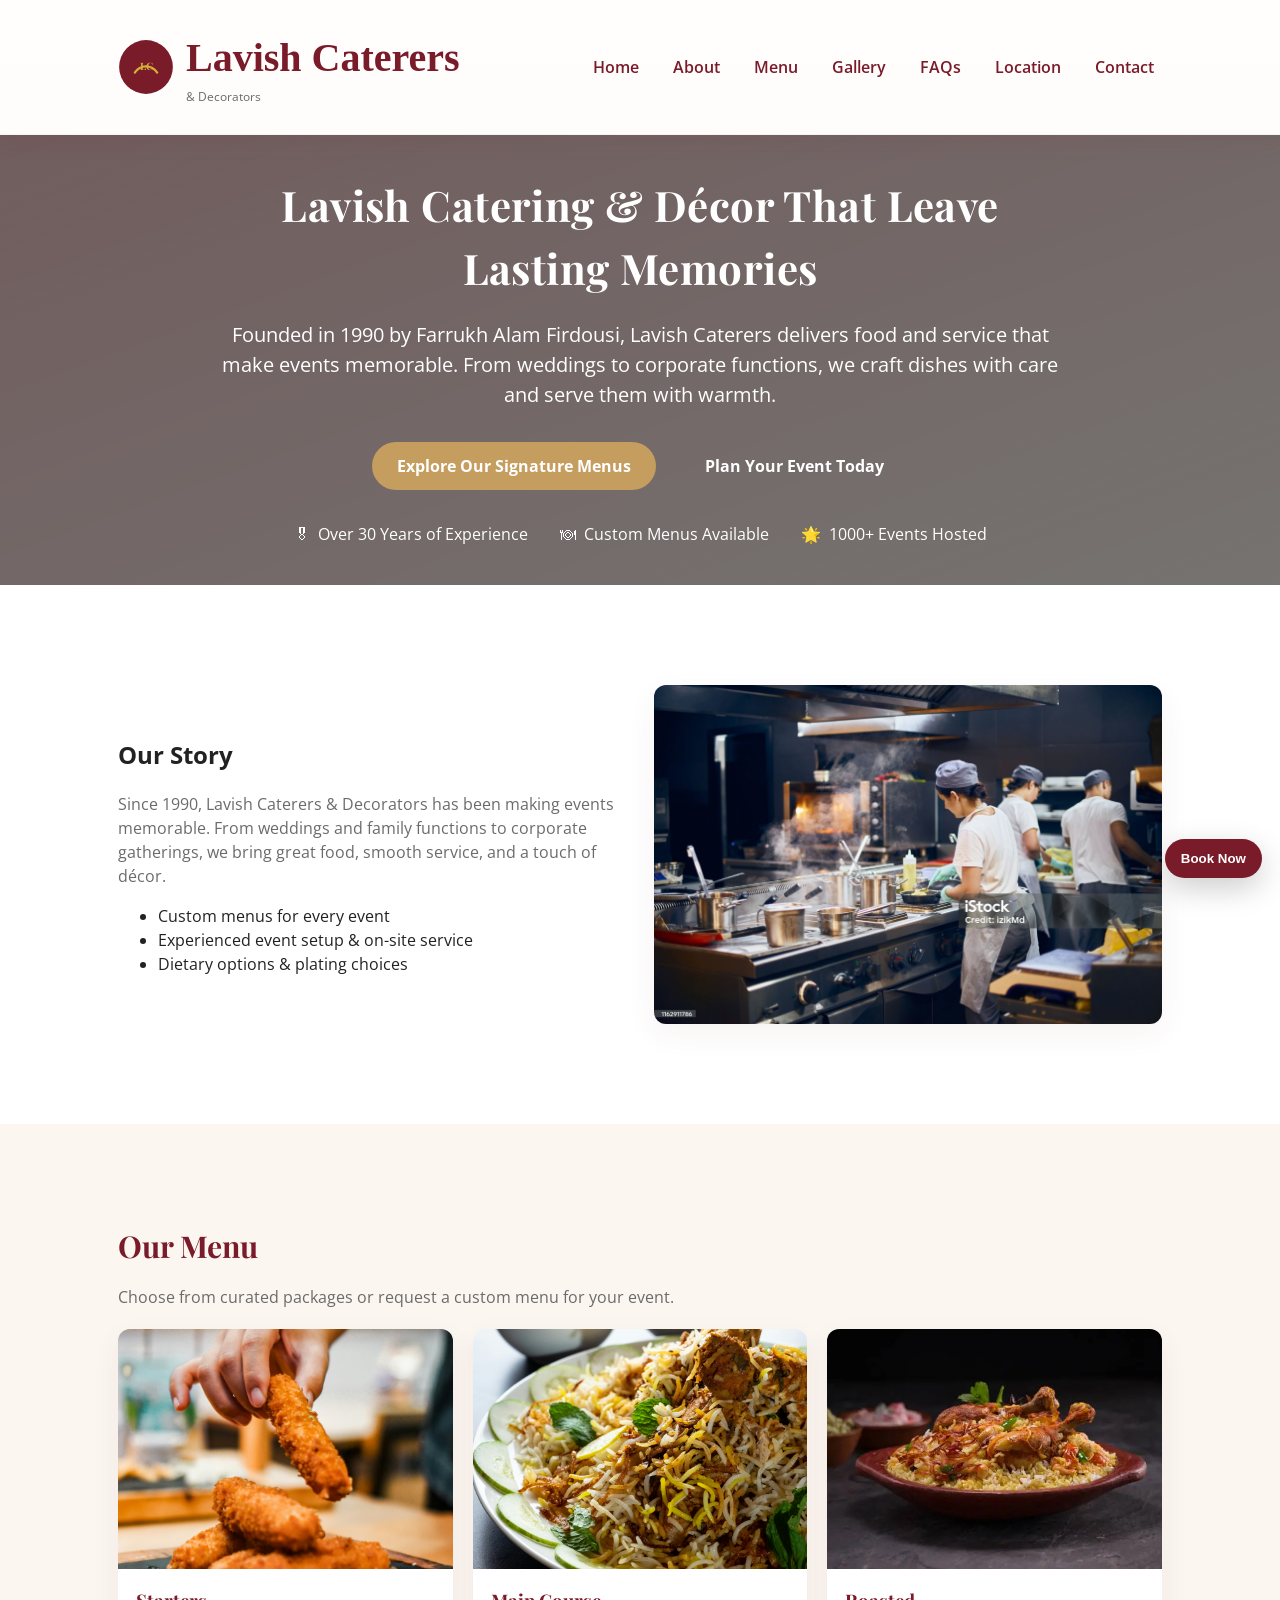
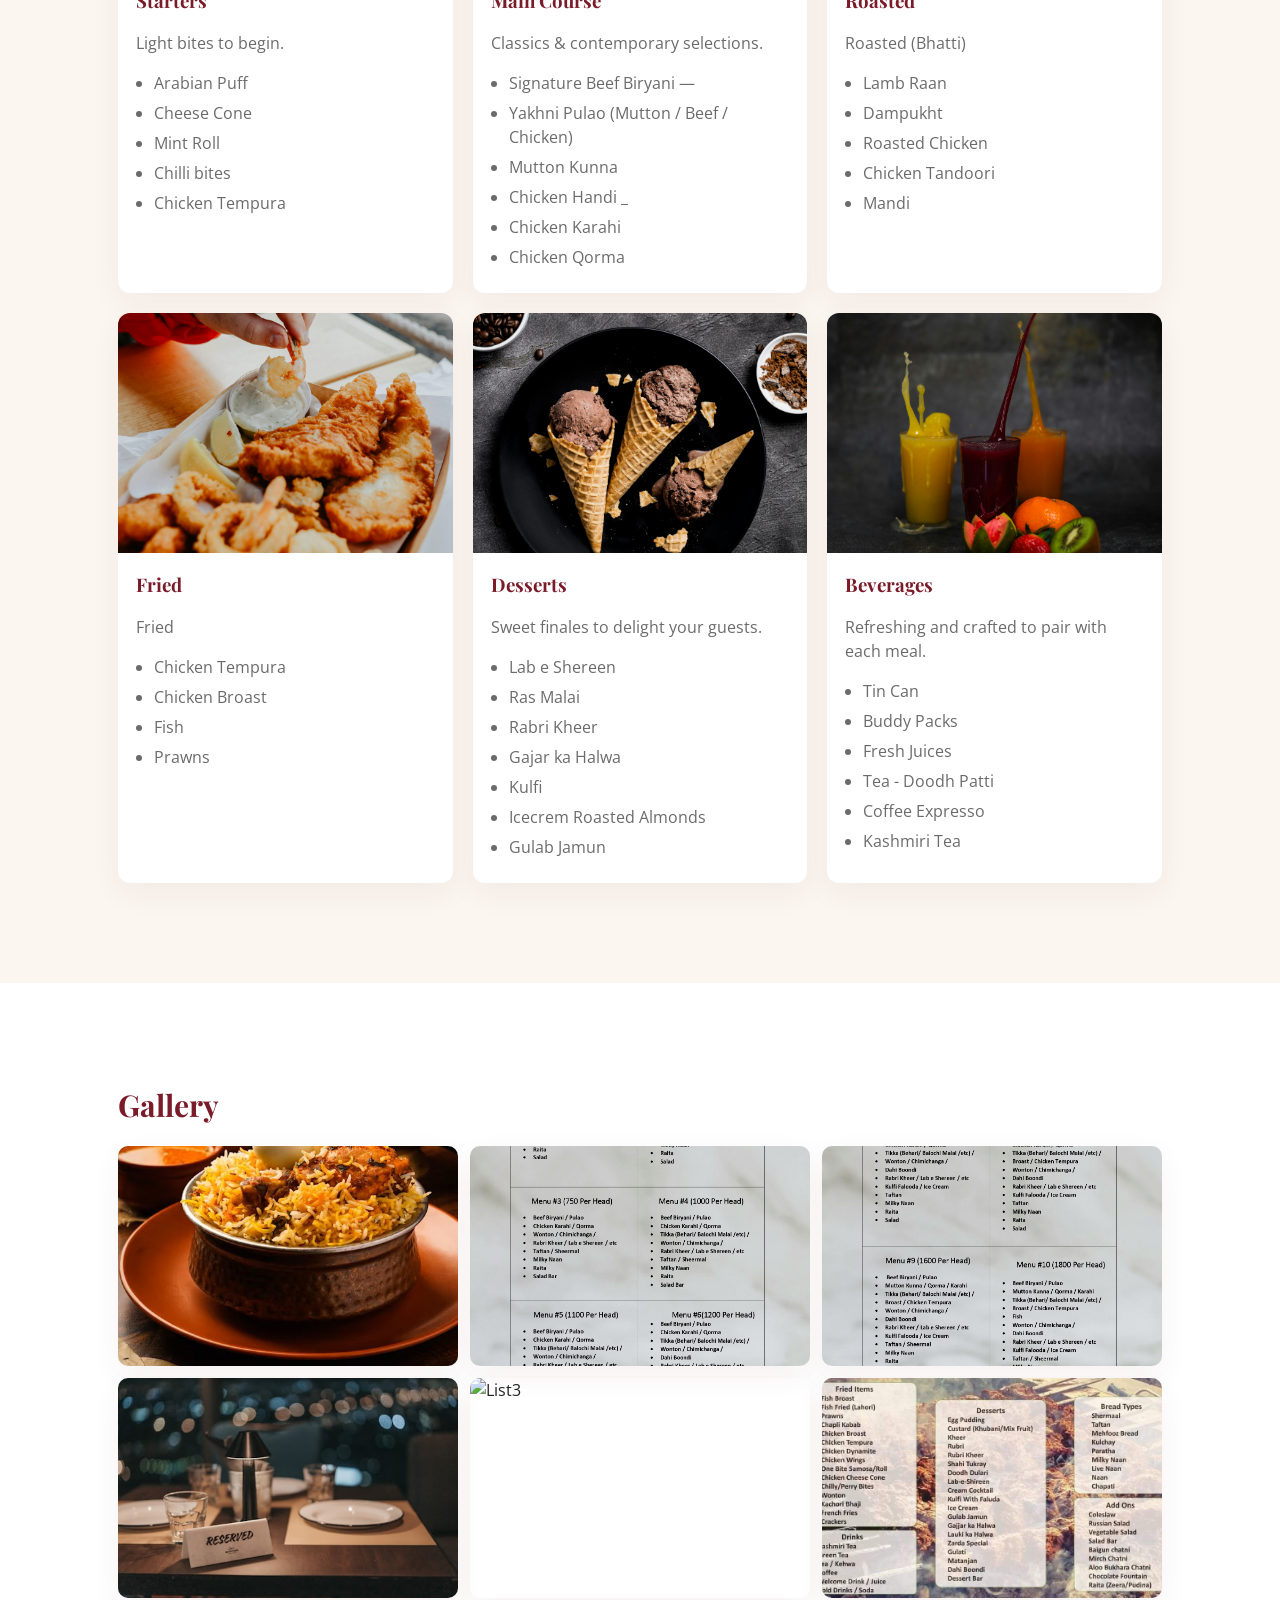
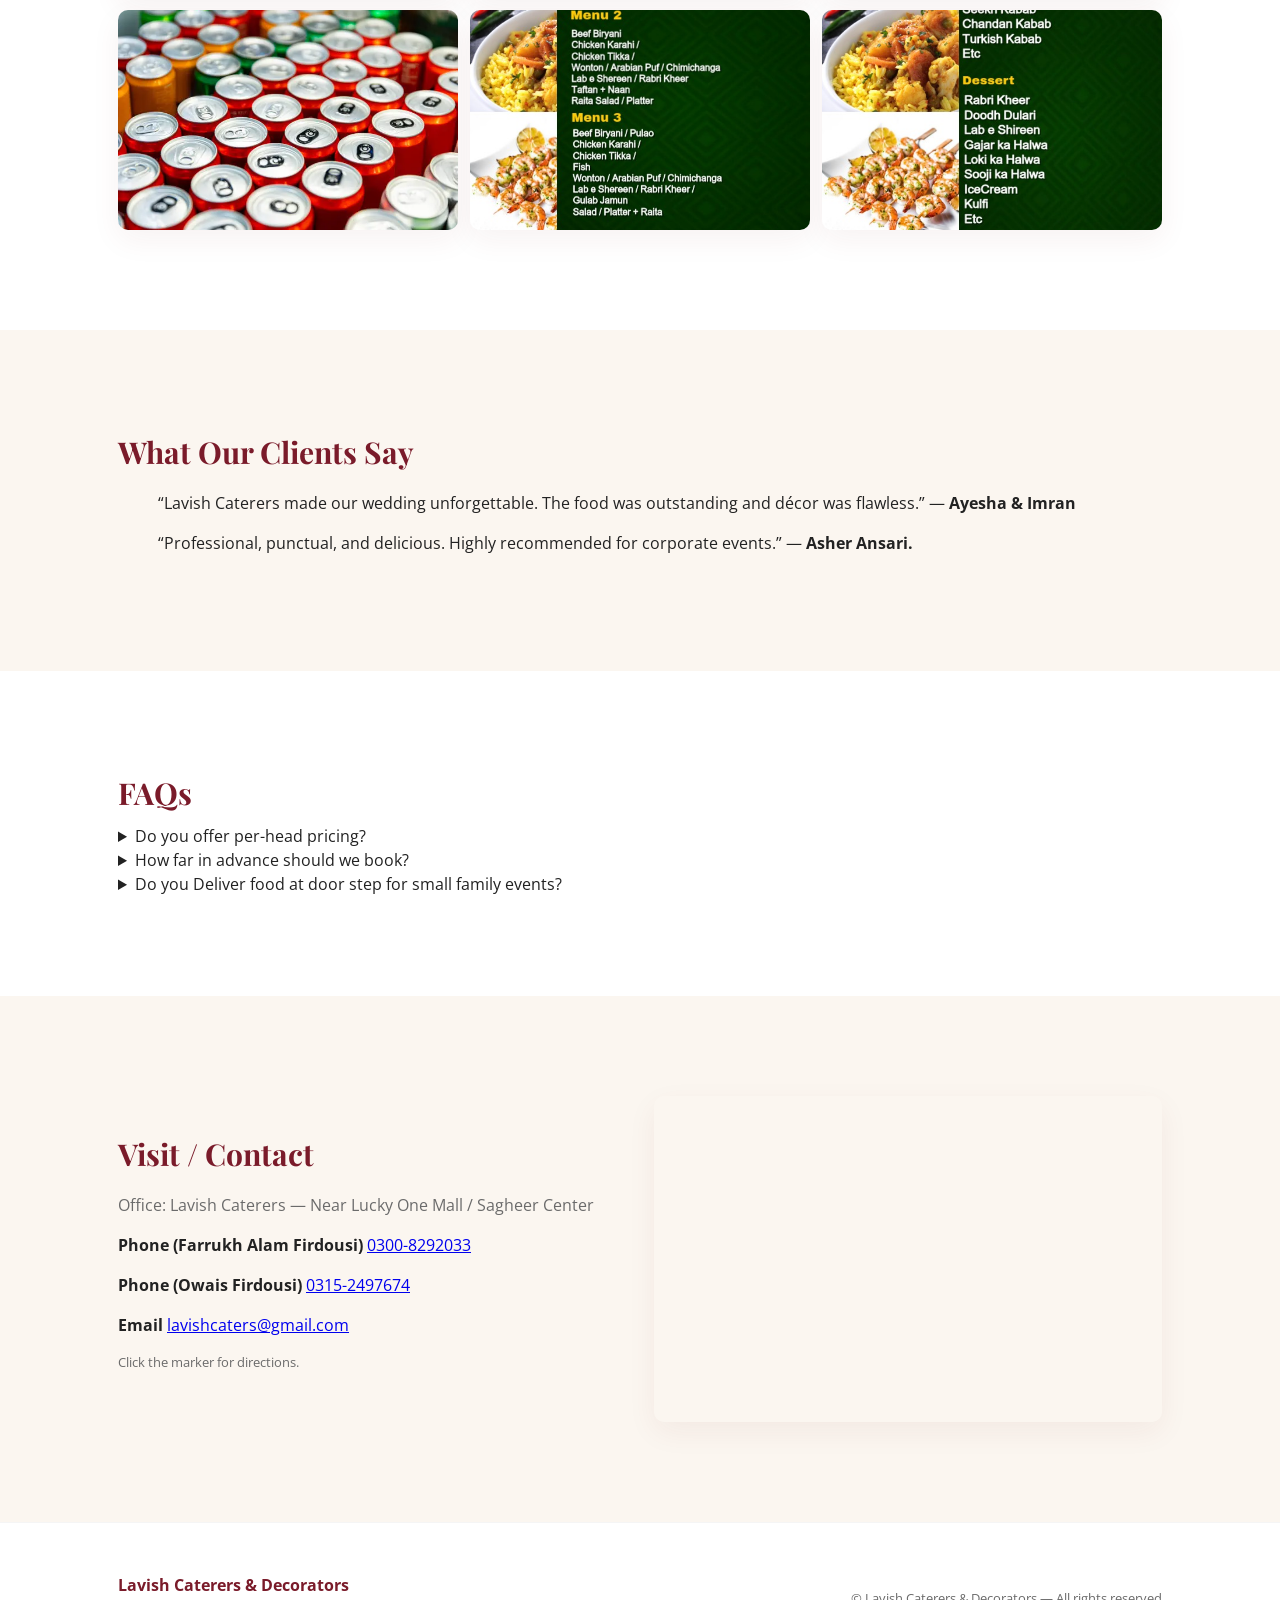
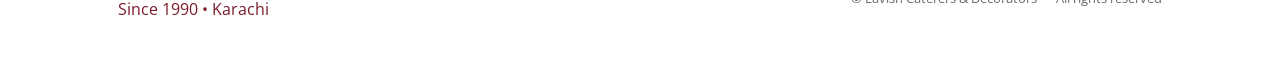
==== index.html @ 6dd27c6d "Inintial Commit" ====
<!doctype html>
<html lang="en">

<head>
  <meta charset="utf-8" />
  <meta name="viewport" content="width=device-width,initial-scale=1" />
  <title>Lavish Caterers & Decorators</title>

  <!-- Fonts -->
  <link
    href="https://fonts.googleapis.com/css2?family=Playfair+Display:wght@500;700&family=Open+Sans:wght@300;400;600&display=swap"
    rel="stylesheet">

  <!-- Styles -->
  <link rel="stylesheet" href="assets/css/style.css">

  <meta name="description"
    content="Lavish Caterers & Decorators — premium catering & event décor since 1990. Weddings, corporate events, family gatherings.">
</head>

<body>

  <!-- Floating Book Button -->
  <button id="bookFloat" class="book-float" aria-label="Book Now">Book Now</button>

  <!-- Modal Contact -->
  <div id="contactModal" class="modal" aria-hidden="true">
    <div class="modal-content">
      <button class="modal-close" id="modalClose" aria-label="Close">&times;</button>
      <h3>Quick Inquiry</h3>
      <!-- Replace FORM_ACTION with your Formspree endpoint (see instructions below) -->
      <form id="contactForm" action="https://formspree.io/f/yourFormId" method="POST">
        <label for="cname">Name</label>
        <input id="cname" name="name" type="text" required>
        <label for="cphone">Phone</label>
        <input id="cphone" name="phone" type="tel">
        <label for="cemail">Email</label>
        <input id="cemail" name="email" type="email">
        <label for="cmessage">Message</label>
        <textarea id="cmessage" name="message" rows="4" required></textarea>
        <button type="submit" class="btn primary">Send Inquiry</button>
        <p class="muted small">Or WhatsApp: <a href="https://wa.me/923008292033" target="_blank">03008292033
            (Farrukh)</a> • <a href="https://wa.me/923152497674" target="_blank">03152497674 (Owais)</a></p>
      </form>
    </div>
  </div>

  <!-- NAV -->
  <header class="site-header">
    <div class="wrap header-inner">
      <a class="brand" href="#home" aria-label="Lavish Caterers home">
        <!-- inline SVG logo (editable) -->
        <svg id="logo" width="56" height="56" viewBox="0 0 100 100" xmlns="http://www.w3.org/2000/svg"
          aria-hidden="true">
          <circle cx="50" cy="50" r="48" fill="#7A1B2A" /> maroon
          <path d="M30 60 C40 45,60 45,70 60" stroke="#D4AF37" stroke-width="4" fill="none" stroke-linecap="round" />
          <text x="50" y="55" font-family="Playfair Display, serif" text-anchor="middle" fill="#D4AF37" font-size="18"
            font-weight="700">LC</text>
        </svg>
        <div class="brand-text">
          <div class="name">Lavish Caterers</div>
          <div class="tag">& Decorators</div>
        </div>
      </a>

      <nav class="main-nav" id="mainNav">
        <a href="#home" class="nav-link">Home</a>
        <a href="#about" class="nav-link">About</a>
        <a href="#menu" class="nav-link">Menu</a>
        <a href="#gallery" class="nav-link">Gallery</a>
        <a href="#faq" class="nav-link">FAQs</a>
        <a href="#location" class="nav-link">Location</a>
        <a href="#contact" class="nav-link contact-link" id="openContact">Contact</a>
      </nav>

      <button id="navToggle" class="nav-toggle" aria-label="Open menu">☰</button>
    </div>
  </header>

  <!-- HERO (parallax) -->
  <section class="hero">
    <div class="hero-inner" data-aos="fade-up">
      <h1 class="hero-title">Lavish Catering & Décor That Leave Lasting Memories</h1>
      <p class="hero-subtitle">
        Founded in 1990 by Farrukh Alam Firdousi, Lavish Caterers delivers food and service that make events memorable.
        From weddings to corporate functions, we craft dishes with care and serve them with warmth.
      </p>
      <div class="hero-buttons">
        <a href="#menu" class="btn btn-primary">Explore Our Signature Menus</a>
        <a href="#contact" class="btn btn-outline-light">Plan Your Event Today</a>
      </div>
      <div class="hero-trust">
        <div><span>🎖</span> Over 30 Years of Experience</div>
        <div><span>🍽</span> Custom Menus Available</div>
        <div><span>🌟</span> 1000+ Events Hosted</div>
      </div>
    </div>
  </section>


  <!-- ABOUT -->
  <section id="about" class="section section-light" data-parallax-bg>
    <div class="wrap two-col about-grid">
      <div class="about-text">
        <h2>Our Story</h2>
        <p class="lead">Since 1990, Lavish Caterers & Decorators has been making events memorable.
          From weddings and family functions to corporate gatherings, we bring great food, smooth service, and a touch
          of décor.</p>
        <ul class="bullets">
          <li>Custom menus for every event</li>
          <li>Experienced event setup & on-site service</li>
          <li>Dietary options & plating choices</li>
        </ul>
      </div>
      <div class="about-photo">
        <img src="assets/images/Team.jpg" alt="Team preparing event">
      </div>
    </div>
  </section>

  <!-- MENU -->
  <section id="menu" class="section section-cream" data-parallax-bg>
    <div class="wrap">
      <h2 class="section-title">Our Menu</h2>
      <p class="muted">Choose from curated packages or request a custom menu for your event.</p>

      <div class="menu-grid">
        <!-- Card: Starters -->
        <article class="menu-card">
          <img src="assets/images/friedStarter.jpg" alt="Starters">
          <div class="menu-body">
            <h3>Starters</h3>
            <p class="muted">Light bites to begin.</p>
            <ul class="menu-items">
              <li>Arabian Puff </li>
              <li>Cheese Cone </li>
              <li>Mint Roll </li>
              <li>Chilli bites </li>
              <li>Chicken Tempura </li>
            </ul>
          </div>
        </article>

        <!-- Card: Main Courses -->
        <article class="menu-card">
          <img src="assets/images/Biryani.jpg" alt="Main course">
          <div class="menu-body">
            <h3>Main Course</h3>
            <p class="muted">Classics & contemporary selections.</p>
            <ul class="menu-items">
              <li>Signature Beef Biryani —</li>
              <li>Yakhni Pulao (Mutton / Beef / Chicken) </li>
              <li>Mutton Kunna </li>
              <li>Chicken Handi _</li>
              <li>Chicken Karahi </li>
              <li>Chicken Qorma </li>
            </ul>
          </div>
        </article>



        <!-- Card: Specials -->
        <article class="menu-card">
          <img src="assets/images/Specials.jpg" alt="Specials">
          <div class="menu-body">
            <h3>Roasted</h3>
            <p class="muted">Roasted (Bhatti)</p>
            <ul class="menu-items">
              <li>Lamb Raan </li>
              <li>Dampukht </li>
              <li>Roasted Chicken </li>
              <li>Chicken Tandoori </li>
              <li>Mandi </li>
            </ul>
          </div>
        </article>
        <article class="menu-card">
          <img src="assets/images/fried.jpg" alt="Fried">
          <div class="menu-body">
            <h3>Fried</h3>
            <p class="muted">Fried </p>
            <ul class="menu-items">
              <li>Chicken Tempura </li>
              <li>Chicken Broast </li>
              <li>Fish </li>
              <li>Prawns </li>
            </ul>
          </div>
        </article>

        <!-- Card: Desserts -->
        <article class="menu-card">
          <img src="assets/images/Icecream.jpg" alt="Dessert">
          <div class="menu-body">
            <h3>Desserts</h3>
            <p class="muted">Sweet finales to delight your guests.</p>
            <ul class="menu-items">
              <li>Lab e Shereen </li>
              <li>Ras Malai </li>
              <li>Rabri Kheer </li>
              <li>Gajar ka Halwa </li>
              <li>Kulfi </li>
              <li>Icecrem Roasted Almonds </li>
              <li>Gulab Jamun</li>

            </ul>
          </div>
        </article>

        <!-- Card: Beverages -->
        <article class="menu-card">
          <img src="assets/images/Juices.jpg" alt="Beverages">
          <div class="menu-body">
            <h3>Beverages</h3>
            <p class="muted">Refreshing and crafted to pair with each meal.</p>
            <ul class="menu-items">
              <li> Tin Can </li>
              <li>Buddy Packs </li>
              <li>Fresh Juices </li>
              <li>Tea - Doodh Patti </li>
              <li>Coffee Expresso </li>
              <li>Kashmiri Tea </li>

            </ul>
          </div>
        </article>
      </div>
    </div>
  </section>



  <!-- GALLERY -->
  <section id="gallery" class="section section-light" data-parallax-bg>
    <div class="wrap">
      <h2 class="section-title">Gallery</h2>
      <div class="gallery-grid">
        <!-- gallery thumbnails (click to open lightbox) -->
        <img class="glight" src="assets/images/gallery6.jpg" alt="gallery6">
        <img class="glight" src="assets/images/perHead11.jpg" alt="Perhead Offerings1">
        <img class="glight" src="assets/images/perhead22.jpg" alt="Perhead Offerings2">
        <img class="glight" src="assets/images/gallery2.jpeg" alt="gallery2">
        <img class="glight" src="assets/images/List3.jpeg" alt="List3">
        <img class="glight" src="assets/images/List2.jpeg" alt="List2">

        <img class="glight" src="assets/images/softdrinks.jpg" alt="gallery1">

        <!-- <img class="glight" src="assets/images/perhead1.jpg" alt="per-head1">
        <img class="glight" src="assets/images/perhead2.jpg" alt="per-head2"> -->
        <!-- <img class="glight"
          src="https://images.unsplash.com/photo-1504674900247-0877df9cc836?auto=format&fit=crop&w=900&q=80"
          alt="gallery4"> -->

        <img class="glight" src="assets/images/Menus.jpeg" alt="Menus">
        <img class="glight" src="assets/images/listOfitems.jpeg" alt="List">



      </div>
    </div>
  </section>


  <!-- TESTIMONIALS (New Section) -->
  <section id="testimonials" class="section section-cream">
    <div class="wrap">
      <h2 class="section-title">What Our Clients Say</h2>
      <blockquote>“Lavish Caterers made our wedding unforgettable. The food was outstanding and décor was flawless.” —
        <strong>Ayesha & Imran</strong></blockquote>
      <blockquote>“Professional, punctual, and delicious. Highly recommended for corporate events.” — <strong>Asher
          Ansari.</strong></blockquote>
    </div>
  </section>

  <!-- FAQ (New Section) -->
  <section id="faq" class="section section-light">
    <div class="wrap">
      <h2 class="section-title">FAQs</h2>
      <details>
        <summary>Do you offer per-head pricing?</summary>
        <p>Yes, we offer both per-head packages and customized dish-based pricing.</p>
      </details>
      <details>
        <summary>How far in advance should we book?</summary>
        <p>We recommend booking as early as possible to ensure availability, especially for popular dates like weddings. Typically, booking 2-3 weeks in advance is ideal, but we can accommodate last-minute requests whenever possible.</p>
      </details>
      <details>
        <summary>Do you Deliver food at door step for small family events?</summary>
        <p>Yes, we do offer food delivery.</p>
      </details>
    </div>
  </section>


  <!-- LOCATION & CONTACT -->
  <section id="location" class="section section-cream" data-parallax-bg>
    <div class="wrap two-col">
      <div>
        <h2 class="section-title">Visit / Contact</h2>
        <p class="muted">Office: Lavish Caterers — Near Lucky One Mall / Sagheer Center</p>
        <p><strong>Phone (Farrukh Alam Firdousi)</strong> <a href="tel:+923008292033">0300-8292033</a></p>
        <p><strong>Phone (Owais Firdousi)</strong> <a href="tel:+923152497674">0315-2497674</a></p>
        <p><strong>Email</strong> <a href="mailto:lavishcaters@gmail.com">lavishcaters@gmail.com</a></p>
        <p class="muted small">Click the marker for directions.</p>
      </div>
      <div class="map-wrap">
        <iframe title="Lavish Caterers Location"
          src="https://www.google.com/maps/embed?pb=!1m18!1m12!1m3!1d3620.208992614294!2d67.0796486!3d24.9378112!2m3!1f0!2f0!3f0!3m2!1i1024!2i768!4f13.1!3m3!1m2!1s0x3eb33f4fd8eb6a5b%3A0xe35970dd4cc94ecc!2sLavish%20Caters!5e0!3m2!1sen!2s!4v1691492857093"
          width="100%" height="320" style="border:0;" allowfullscreen="" loading="lazy"></iframe>
      </div>
    </div>
  </section>

  <!-- FOOTER -->
  <footer class="site-footer">
    <div class="wrap">
      <div class="footer-left">
        <strong>Lavish Caterers & Decorators</strong><br>
        Since 1990 • Karachi
      </div>
      <div class="footer-right">
        <small>© <span id="year"></span> Lavish Caterers & Decorators — All rights reserved</small>
      </div>
    </div>
  </footer>

  <!-- Lightbox overlay -->
  <div id="lightbox" class="lightbox" aria-hidden="true">
    <button id="lightboxClose" class="lightbox-close" aria-label="Close">&times;</button>
    <img id="lightboxImg" src="" alt="">
  </div>

  <!-- Scripts -->
  <script src="assets/js/main.js"></script>
</body>

</html>
---- assets/css/style.css ----
:root{
    --maroon:#7A1B2A;
    --gold:#D4AF37;
    --cream:#FBF6F0;
    --muted:#6b6b6b;
    --wrap:1100px;
    --transition:300ms cubic-bezier(.2,.9,.3,1);
    --shadow: 0 10px 30px rgba(122,27,42,0.06);
  }
  
  *{box-sizing:border-box}
  html,body{height:100%}
  body{
    margin:0;
    font-family:"Open Sans",system-ui,-apple-system,"Segoe UI",Roboto,"Helvetica Neue",Arial;
    background:var(--cream);
    color:#222;
    -webkit-font-smoothing:antialiased;
    -moz-osx-font-smoothing:grayscale;
    line-height:1.5;
  }
  
  /* wrapper */
  .wrap{
    max-width:var(--wrap);
    margin:0 auto;
    padding:28px;
  }
  
  /* header */
  .site-header{
    position: sticky;
    box-shadow: 0 4px 24px rgba(122,27,42,0.08); /* subtle shadow for premium feel */
    backdrop-filter: blur(8px); /* stronger blur for premium effect */
    top:0;
    z-index:30;
    background:linear-gradient(rgba(255,255,255,0.88), rgba(255,255,255,0.72));
    backdrop-filter: blur(4px);
    border-bottom:1px solid rgba(0,0,0,0.04);
  }
  .header-inner{display:flex;align-items:center;justify-content:space-between}
  .brand{display:flex;align-items:center;gap:12px;text-decoration:none;color:inherit}
  .brand #logo{flex-shrink:0}
  .brand-text .name{font-family:"Brush Script MT", serif;font-size:40px;color:var(--maroon);font-weight:700}
  .brand-text .tag{font-size:12px;color:var(--muted)}
  
  /* nav */
  .main-nav{display:flex;gap:18px;align-items:center}
  .main-nav .nav-link{color:var(--maroon);text-decoration:none;font-weight:600;padding:8px;border-radius:6px;transition:var(--transition)}
  .main-nav .nav-link:hover{background:linear-gradient(90deg, rgba(212,175,55,0.08), rgba(122,27,42,0.03));box-shadow:var(--shadow)}
  .nav-toggle{display:none;background:none;border:none;font-size:22px}
  
  /* hero - parallax */
.hero {
  position: relative;
  height: 50vh;
  background: url('assets/images/hero-bg.jpg') center/cover no-repeat;
  display: flex;
  align-items: center;
  justify-content: center;
  text-align: center;
  color: #fff;
}
.hero::before {
  content: '';
  position: absolute;
  inset: 0;
  background: rgba(0, 0, 0, 0.45); /* Overlay for clarity */
}

  .hero::after{
    content:"";position:absolute;inset:0;background:linear-gradient(160deg, rgba(122,27,42,0.35), rgba(0,0,0,0.15));
    mix-blend-mode:multiply;
  }
 .hero-inner {
  position: relative;
  z-index: 1;
  max-width: 900px;
  padding: 0 20px;
}

.hero-subtitle {
  font-size: 1.25rem;
  margin-bottom: 2rem;
}

.hero-buttons a {
  margin: 0 10px;
  padding: 12px 25px;
  border-radius: 50px;
  text-decoration: none;
  transition: all 0.3s ease;
}

.food-bg-section {
  position: relative;
  background-image: url('https://picsum.photos/seed/foodbg/1600/900'); /* replace with a food-related image URL */
  background-size: cover;
  background-position: center;
  padding: 4rem 2rem;
}

.food-bg-section::before {
  content: "";
  position: absolute;
  inset: 0;
  background-color: rgba(0, 0, 0, 0.4); /* 40% black overlay */
  z-index: 1;
}

.food-bg-content {
  position: relative;
  z-index: 2;
  color: white;
  text-align: center;
}

.btn-primary {
  background: #c59d5f;
  color: #fff;
}

.btn-primary:hover {
  background: #b3874d;
}

.btn-outline-light {
  border: 2px solid #fff;
  color: #fff;
}

.btn-outline-light:hover {
  background: #fff;
  color: #000;
}

.hero-trust {
  display: flex;
  justify-content: center;
  margin-top: 2rem;
  gap: 2rem;
  font-size: 1rem;
}

.hero-trust div {
  display: flex;
  align-items: center;
  gap: 0.5rem;
}

  .hero-title{font-family:"Playfair Display", serif;font-size:42px;margin:0 0 12px;letter-spacing:0.01em}
  .hero-sub{font-size:18px;margin:0 0 18px;opacity:0.95}
  .hero-cta{display:flex;gap:12px;justify-content:center}
  .btn{display:inline-block;padding:10px 18px;border-radius:10px;border:none;cursor:pointer;font-weight:700;transition:var(--transition)}
  .btn.primary{background:var(--maroon);color:white;box-shadow:0 10px 30px rgba(122,27,42,0.18)}
  .btn.primary:hover{transform:translateY(-4px)}
  .btn.outline{background:transparent;color:var(--maroon);border:2px solid rgba(122,27,42,0.08)}
  
  /* sections */
  .section{padding:72px 0}
  .section-title{font-family:"Playfair Display", serif;color:var(--maroon);font-size:30px;margin:0 0 8px}
  .section-cream{background:var(--cream)}
  .section-light{background:#fff}
  .lead{font-size:16px;color:var(--muted)}
  
  /* two column */
  .two-col{display:grid;grid-template-columns:1fr 1fr;gap:28px;align-items:center}
  
  /* about */
  .about-grid .about-photo img{width:100%;border-radius:12px;box-shadow:var(--shadow);display:block}
  
  /* menu grid - big photo cards */
  .menu-grid{
    display:grid;
    grid-template-columns:repeat(3,1fr);
    gap:20px;
    margin-top:20px;
  }
  .menu-card{background:white;border-radius:12px;overflow:hidden;box-shadow:var(--shadow);display:flex;flex-direction:column;transition:transform 300ms ease, box-shadow 300ms ease}
  .menu-card img{width:100%;height:240px;object-fit:cover;display:block;transition:transform 600ms ease}
  .menu-card:hover{transform:translateY(-8px)}
  .menu-card:hover img{transform:scale(1.05)}
  .menu-body{padding:18px}
  .menu-body h3{margin:0 0 6px;font-family:"Playfair Display", serif;color:var(--maroon)}
  .menu-items{margin:8px 0 0;padding-left:18px;color:var(--muted)}
  .menu-items li{margin-bottom:6px}
  
  /* gallery */
  .gallery-grid{
    display:grid;
    grid-template-columns:repeat(3,1fr);
    gap:12px;
    margin-top:18px;
  }
  .gallery-grid img{width:100%;height:220px;object-fit:cover;border-radius:10px;cursor:pointer;transition:transform 300ms ease;box-shadow:var(--shadow)}
  .gallery-grid img:hover{transform:scale(1.03)}
  
  /* map */
  .map-wrap{border-radius:10px;overflow:hidden;box-shadow:var(--shadow);}
  
  /* footer */
  .site-footer{background:#fff;padding:22px 0;border-top:1px solid rgba(0,0,0,0.04)}
  .site-footer .wrap{display:flex;justify-content:space-between;align-items:center;gap:10px}
  .footer-left{color:var(--maroon);}
  .footer-right small{color:var(--muted)}
  
  /* lightbox */
  .lightbox{position:fixed;inset:0;display:none;align-items:center;justify-content:center;background:rgba(0,0,0,0.75);z-index:80}
  .lightbox img{max-width:90%;max-height:80%;border-radius:8px}
  .lightbox-close{position:absolute;top:18px;right:22px;font-size:30px;color:white;background:none;border:none;cursor:pointer}
  
  /* modal (contact) */
  .modal{position:fixed;inset:0;display:none;align-items:center;justify-content:center;background:rgba(0,0,0,0.5);z-index:90}
  .modal-content{width:100%;max-width:520px;background:white;border-radius:12px;padding:22px;box-shadow:var(--shadow);position:relative}
  .modal-close{position:absolute;top:10px;right:12px;background:none;border:none;font-size:26px;cursor:pointer}
  .contact-form input, .contact-form textarea{width:100%;padding:10px;border:1px solid rgba(0,0,0,0.08);border-radius:8px;margin-bottom:10px}
  .btn.primary{width:100%}
  
  /* floating book button */
  .book-float{position:fixed;right:18px;bottom:22px;background:var(--maroon);color:white;padding:12px 16px;border-radius:999px;box-shadow:0 10px 30px rgba(0,0,0,0.2);border:none;z-index:40;cursor:pointer;font-weight:700}
  
  /* responsive */
  @media (max-width:1000px){
    .menu-grid{grid-template-columns:repeat(2,1fr)}
    .gallery-grid{grid-template-columns:repeat(2,1fr)}
    .two-col{grid-template-columns:1fr}
    .nav-toggle{display:block}
    .main-nav{display:none;position:absolute;top:70px;right:18px;background:white;padding:12px;border-radius:8px;box-shadow:var(--shadow)}
    .main-nav.open{display:flex;flex-direction:column;gap:10px}
  }
  @media (max-width:640px){
    .menu-grid{grid-template-columns:1fr}
    .gallery-grid{grid-template-columns:1fr}
    .hero-title{font-size:28px}
    .hero{min-height:420px}
  }
  .small{font-size:13px}
  .muted{color:var(--muted)}

/* Improved mobile responsiveness */
@media (max-width: 480px) {
  .wrap {
    padding: 12px;
  }
  .header-inner {
    flex-direction: column;
    gap: 10px;
    align-items: flex-start;
  }
  .brand-text .name {
    font-size: 28px;
  }
  .main-nav {
    right: 0;
    left: 0;
    width: 100%;
    top: 60px;
    padding: 10px 0;
  }
  .main-nav.open {
    gap: 6px;
  }
  .hero {
    min-height: 320px;
    height: auto;
    padding: 40px 0;
  }
  .hero-title {
    font-size: 22px;
  }
  .hero-inner {
    padding: 0 8px;
  }
  .hero-buttons a {
    padding: 10px 12px;
    font-size: 0.95rem;
  }
  .section {
    padding: 38px 0;
  }
  .section-title {
    font-size: 22px;
  }
  .two-col {
    gap: 16px;
  }
  .menu-card img,
  .gallery-grid img {
    height: 160px;
  }
  .modal-content {
    padding: 12px;
  }
  .book-float {
    right: 10px;
    bottom: 12px;
    padding: 10px 12px;
    font-size: 15px;
  }
  .site-footer .wrap {
    flex-direction: column;
    gap: 6px;
    text-align: center;
  }
}
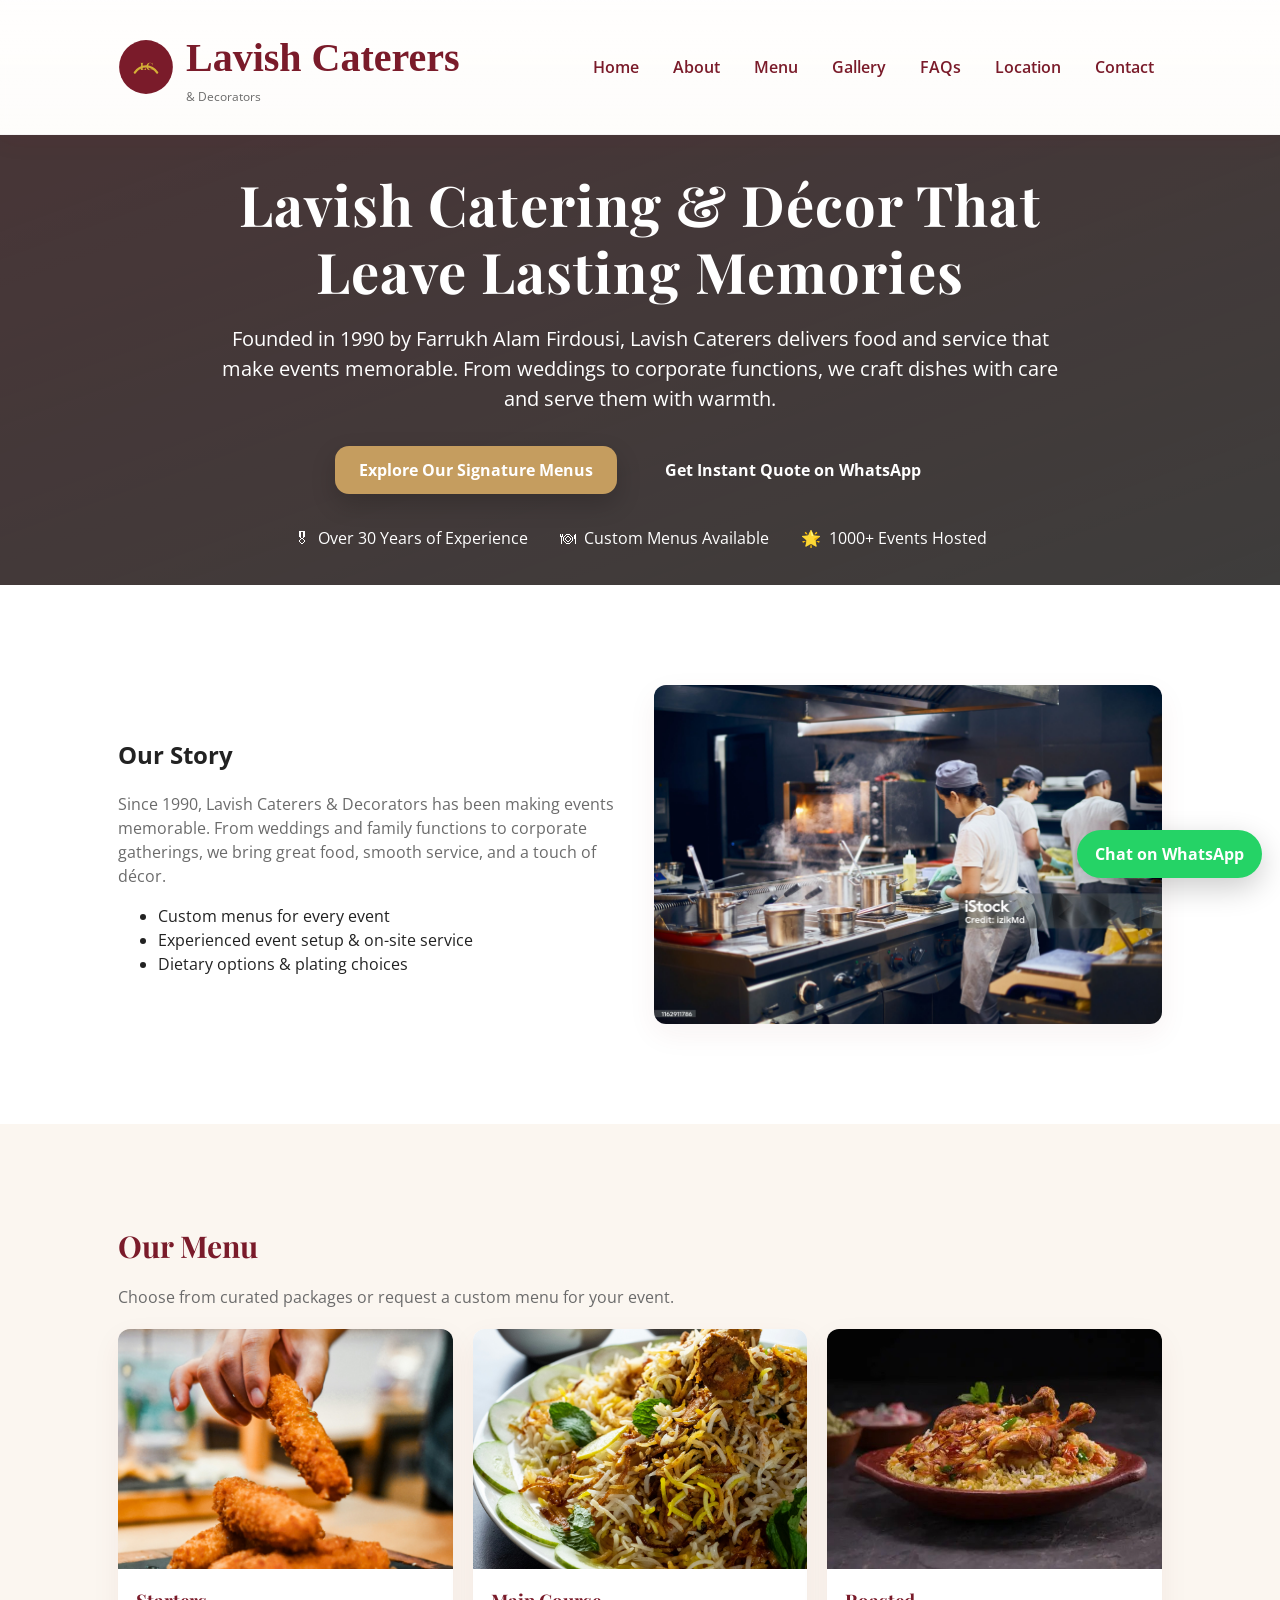
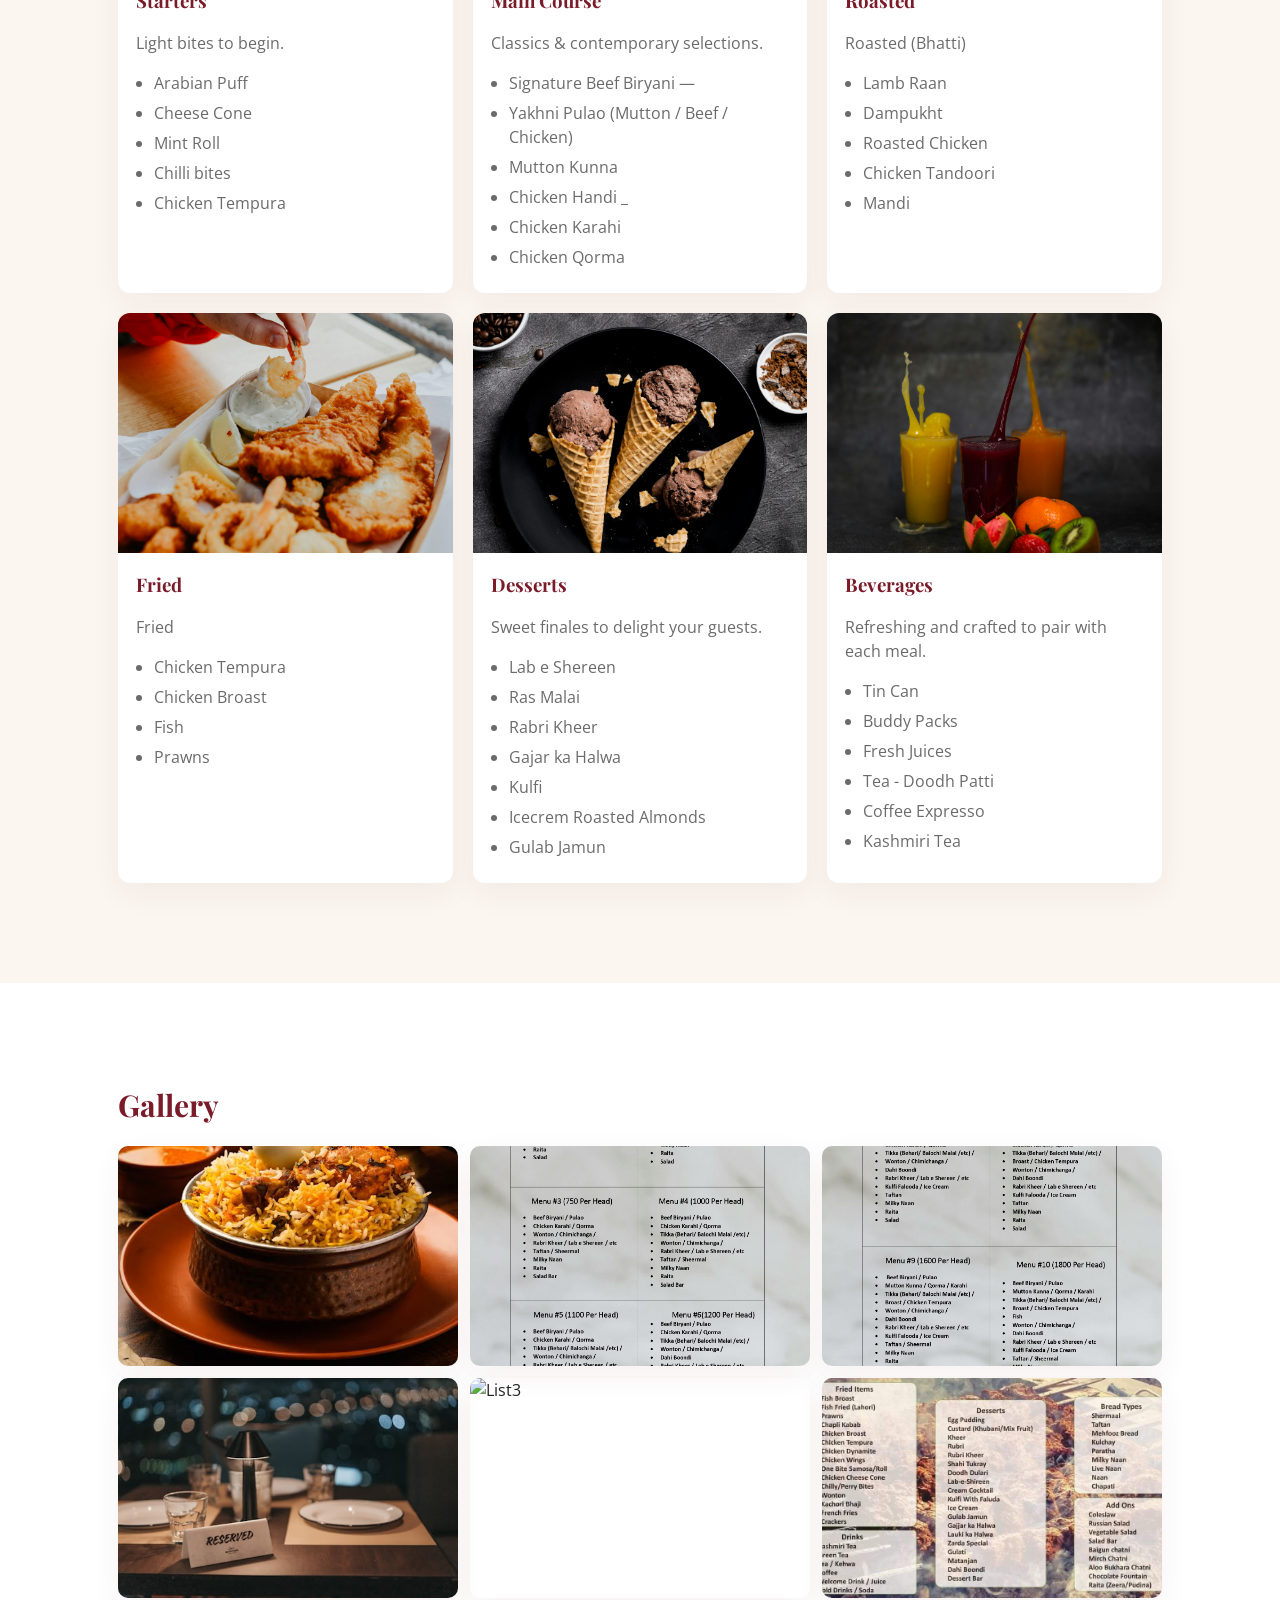
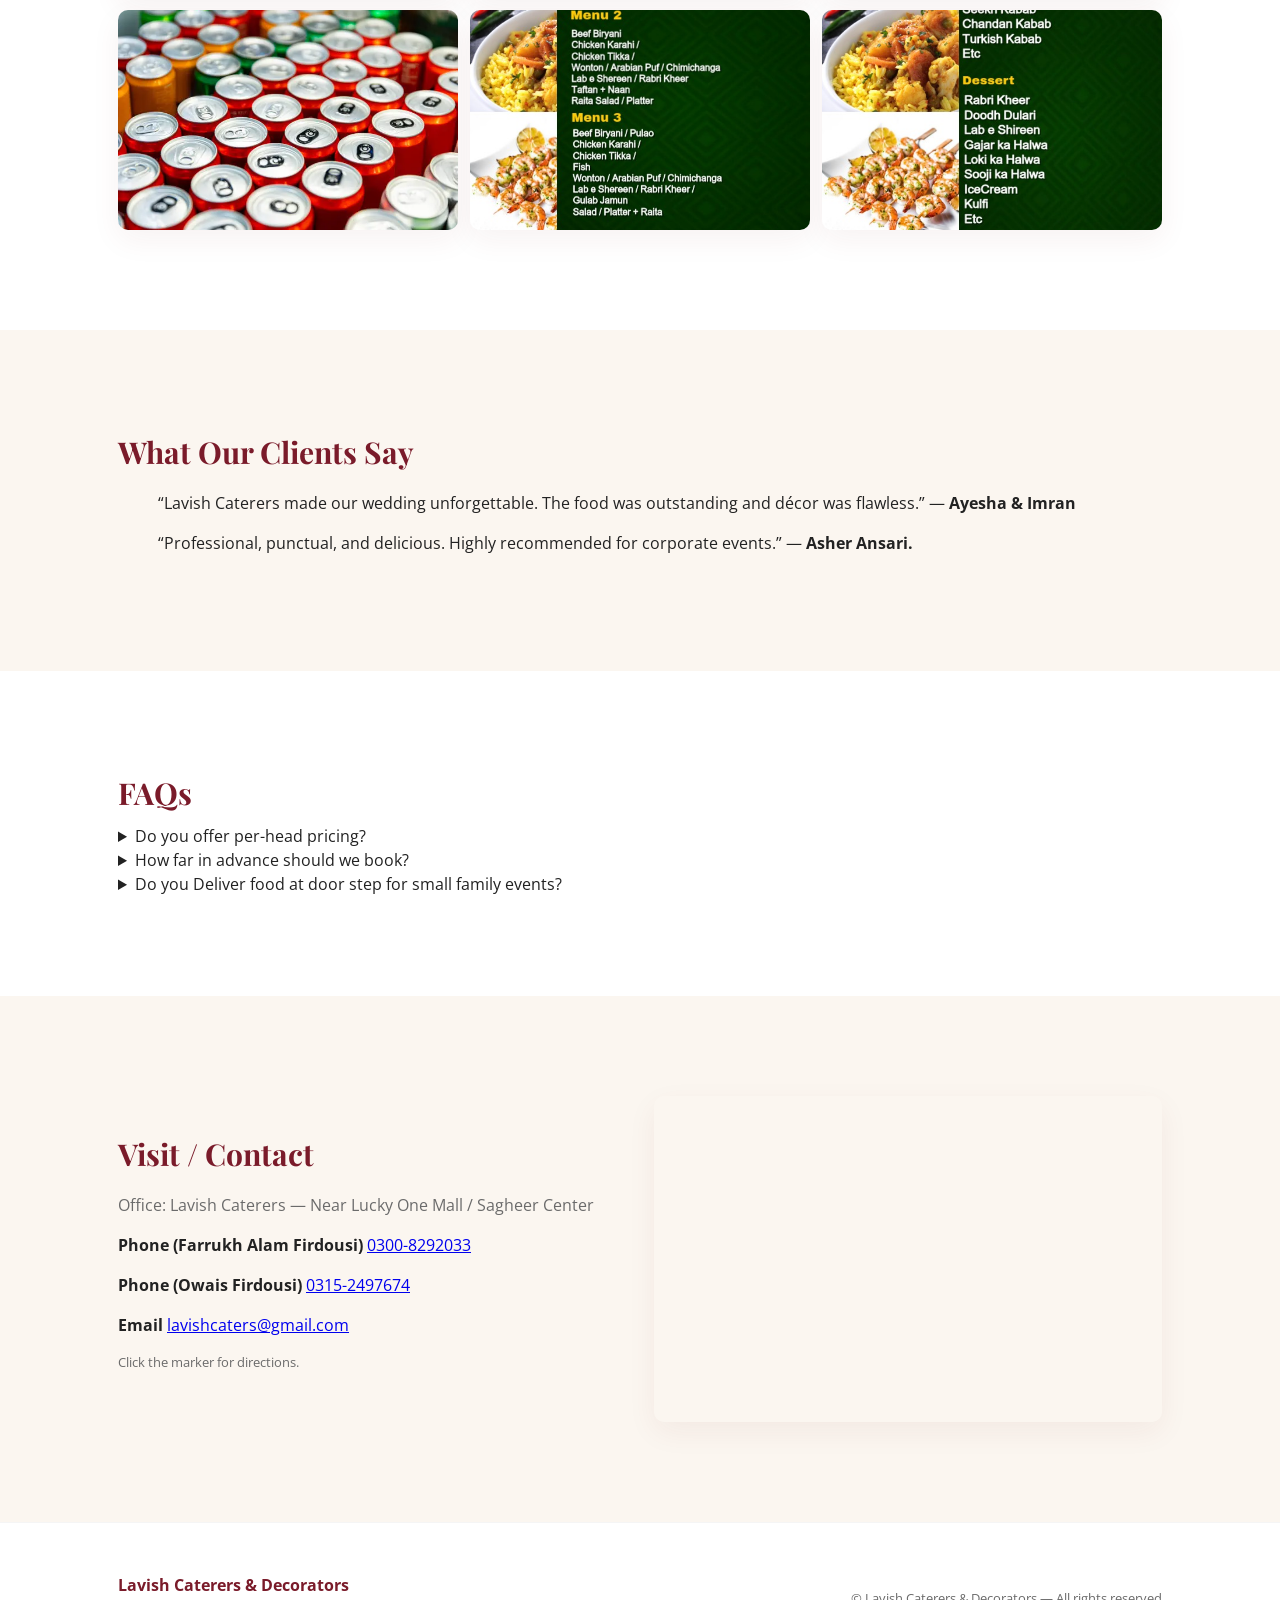
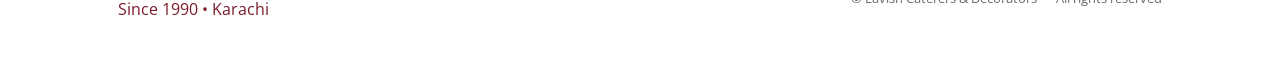
==== commit 6c00115d: "minor enhancement whatsapp" ====
--- a/index.html
+++ b/index.html
@@ -20,8 +20,9 @@
 
 <body>
 
-  <!-- Floating Book Button -->
-  <button id="bookFloat" class="book-float" aria-label="Book Now">Book Now</button>
+  <!-- Floating WhatsApp Button -->
+  <a id="bookFloat" class="book-float whatsapp-float" href="https://wa.me/923008292033" target="_blank"
+    rel="noopener noreferrer" aria-label="Chat on WhatsApp">Chat on WhatsApp</a>
 
   <!-- Modal Contact -->
   <div id="contactModal" class="modal" aria-hidden="true">
@@ -87,7 +88,8 @@
       </p>
       <div class="hero-buttons">
         <a href="#menu" class="btn btn-primary">Explore Our Signature Menus</a>
-        <a href="#contact" class="btn btn-outline-light">Plan Your Event Today</a>
+        <a href="https://wa.me/923008292033" class="btn btn-outline-light" target="_blank" rel="noopener noreferrer">Get
+          Instant Quote on WhatsApp</a>
       </div>
       <div class="hero-trust">
         <div><span>🎖</span> Over 30 Years of Experience</div>
--- a/assets/css/style.css
+++ b/assets/css/style.css
@@ -65,11 +65,11 @@
   content: '';
   position: absolute;
   inset: 0;
-  background: rgba(0, 0, 0, 0.45); /* Overlay for clarity */
+  background: rgba(0, 0, 0, 0.62); /* Darker overlay for readability */
 }
 
   .hero::after{
-    content:"";position:absolute;inset:0;background:linear-gradient(160deg, rgba(122,27,42,0.35), rgba(0,0,0,0.15));
+    content:"";position:absolute;inset:0;background:linear-gradient(160deg, rgba(122,27,42,0.48), rgba(0,0,0,0.35));
     mix-blend-mode:multiply;
   }
  .hero-inner {
@@ -77,6 +77,7 @@
   z-index: 1;
   max-width: 900px;
   padding: 0 20px;
+  animation: heroFadeUp 900ms ease-out both;
 }
 
 .hero-subtitle {
@@ -86,10 +87,11 @@
 
 .hero-buttons a {
   margin: 0 10px;
-  padding: 12px 25px;
-  border-radius: 50px;
+  min-height: 48px;
+  padding: 12px 24px;
+  border-radius: 14px;
   text-decoration: none;
-  transition: all 0.3s ease;
+  transition: transform 0.3s ease, box-shadow 0.3s ease, background-color 0.3s ease, color 0.3s ease;
 }
 
 .food-bg-section {
@@ -118,10 +120,13 @@
 .btn-primary {
   background: #c59d5f;
   color: #fff;
+  box-shadow: 0 10px 24px rgba(0, 0, 0, 0.18);
 }
 
 .btn-primary:hover {
   background: #b3874d;
+  transform: translateY(-2px);
+  box-shadow: 0 14px 28px rgba(0, 0, 0, 0.24);
 }
 
 .btn-outline-light {
@@ -132,6 +137,8 @@
 .btn-outline-light:hover {
   background: #fff;
   color: #000;
+  transform: translateY(-2px);
+  box-shadow: 0 14px 28px rgba(0, 0, 0, 0.2);
 }
 
 .hero-trust {
@@ -148,10 +155,10 @@
   gap: 0.5rem;
 }
 
-  .hero-title{font-family:"Playfair Display", serif;font-size:42px;margin:0 0 12px;letter-spacing:0.01em}
+  .hero-title{font-family:"Playfair Display", serif;font-size:56px;line-height:1.2;margin:0 0 18px;letter-spacing:0.02em}
   .hero-sub{font-size:18px;margin:0 0 18px;opacity:0.95}
   .hero-cta{display:flex;gap:12px;justify-content:center}
-  .btn{display:inline-block;padding:10px 18px;border-radius:10px;border:none;cursor:pointer;font-weight:700;transition:var(--transition)}
+  .btn{display:inline-flex;align-items:center;justify-content:center;min-height:48px;padding:12px 22px;border-radius:14px;border:none;cursor:pointer;font-weight:700;text-align:center;transition:transform var(--transition), box-shadow var(--transition), background-color var(--transition), color var(--transition)}
   .btn.primary{background:var(--maroon);color:white;box-shadow:0 10px 30px rgba(122,27,42,0.18)}
   .btn.primary:hover{transform:translateY(-4px)}
   .btn.outline{background:transparent;color:var(--maroon);border:2px solid rgba(122,27,42,0.08)}
@@ -217,7 +224,20 @@
   .btn.primary{width:100%}
   
   /* floating book button */
-  .book-float{position:fixed;right:18px;bottom:22px;background:var(--maroon);color:white;padding:12px 16px;border-radius:999px;box-shadow:0 10px 30px rgba(0,0,0,0.2);border:none;z-index:40;cursor:pointer;font-weight:700}
+  .book-float{position:fixed;right:18px;bottom:22px;color:white;min-height:48px;padding:12px 18px;border-radius:999px;box-shadow:0 10px 30px rgba(0,0,0,0.2);border:none;z-index:40;cursor:pointer;font-weight:700;text-decoration:none;display:inline-flex;align-items:center;justify-content:center}
+  .whatsapp-float{background:#25D366;animation:whatsappPulse 2.2s ease-in-out infinite}
+  .whatsapp-float:hover{transform:translateY(-2px);box-shadow:0 14px 34px rgba(37,211,102,0.45)}
+
+  @keyframes heroFadeUp{
+    from{opacity:0;transform:translateY(16px)}
+    to{opacity:1;transform:translateY(0)}
+  }
+
+  @keyframes whatsappPulse{
+    0%{box-shadow:0 0 0 0 rgba(37,211,102,0.42)}
+    70%{box-shadow:0 0 0 12px rgba(37,211,102,0)}
+    100%{box-shadow:0 0 0 0 rgba(37,211,102,0)}
+  }
   
   /* responsive */
   @media (max-width:1000px){
@@ -231,7 +251,7 @@
   @media (max-width:640px){
     .menu-grid{grid-template-columns:1fr}
     .gallery-grid{grid-template-columns:1fr}
-    .hero-title{font-size:28px}
+    .hero-title{font-size:36px}
     .hero{min-height:420px}
   }
   .small{font-size:13px}
@@ -266,14 +286,17 @@
     padding: 40px 0;
   }
   .hero-title {
-    font-size: 22px;
+    font-size: 32px;
   }
   .hero-inner {
     padding: 0 8px;
   }
   .hero-buttons a {
-    padding: 10px 12px;
+    min-height: 48px;
+    width: 100%;
+    padding: 12px 14px;
     font-size: 0.95rem;
+    margin: 6px 0;
   }
   .section {
     padding: 38px 0;
@@ -294,8 +317,9 @@
   .book-float {
     right: 10px;
     bottom: 12px;
-    padding: 10px 12px;
-    font-size: 15px;
+    min-height: 48px;
+    padding: 12px 14px;
+    font-size: 14px;
   }
   .site-footer .wrap {
     flex-direction: column;
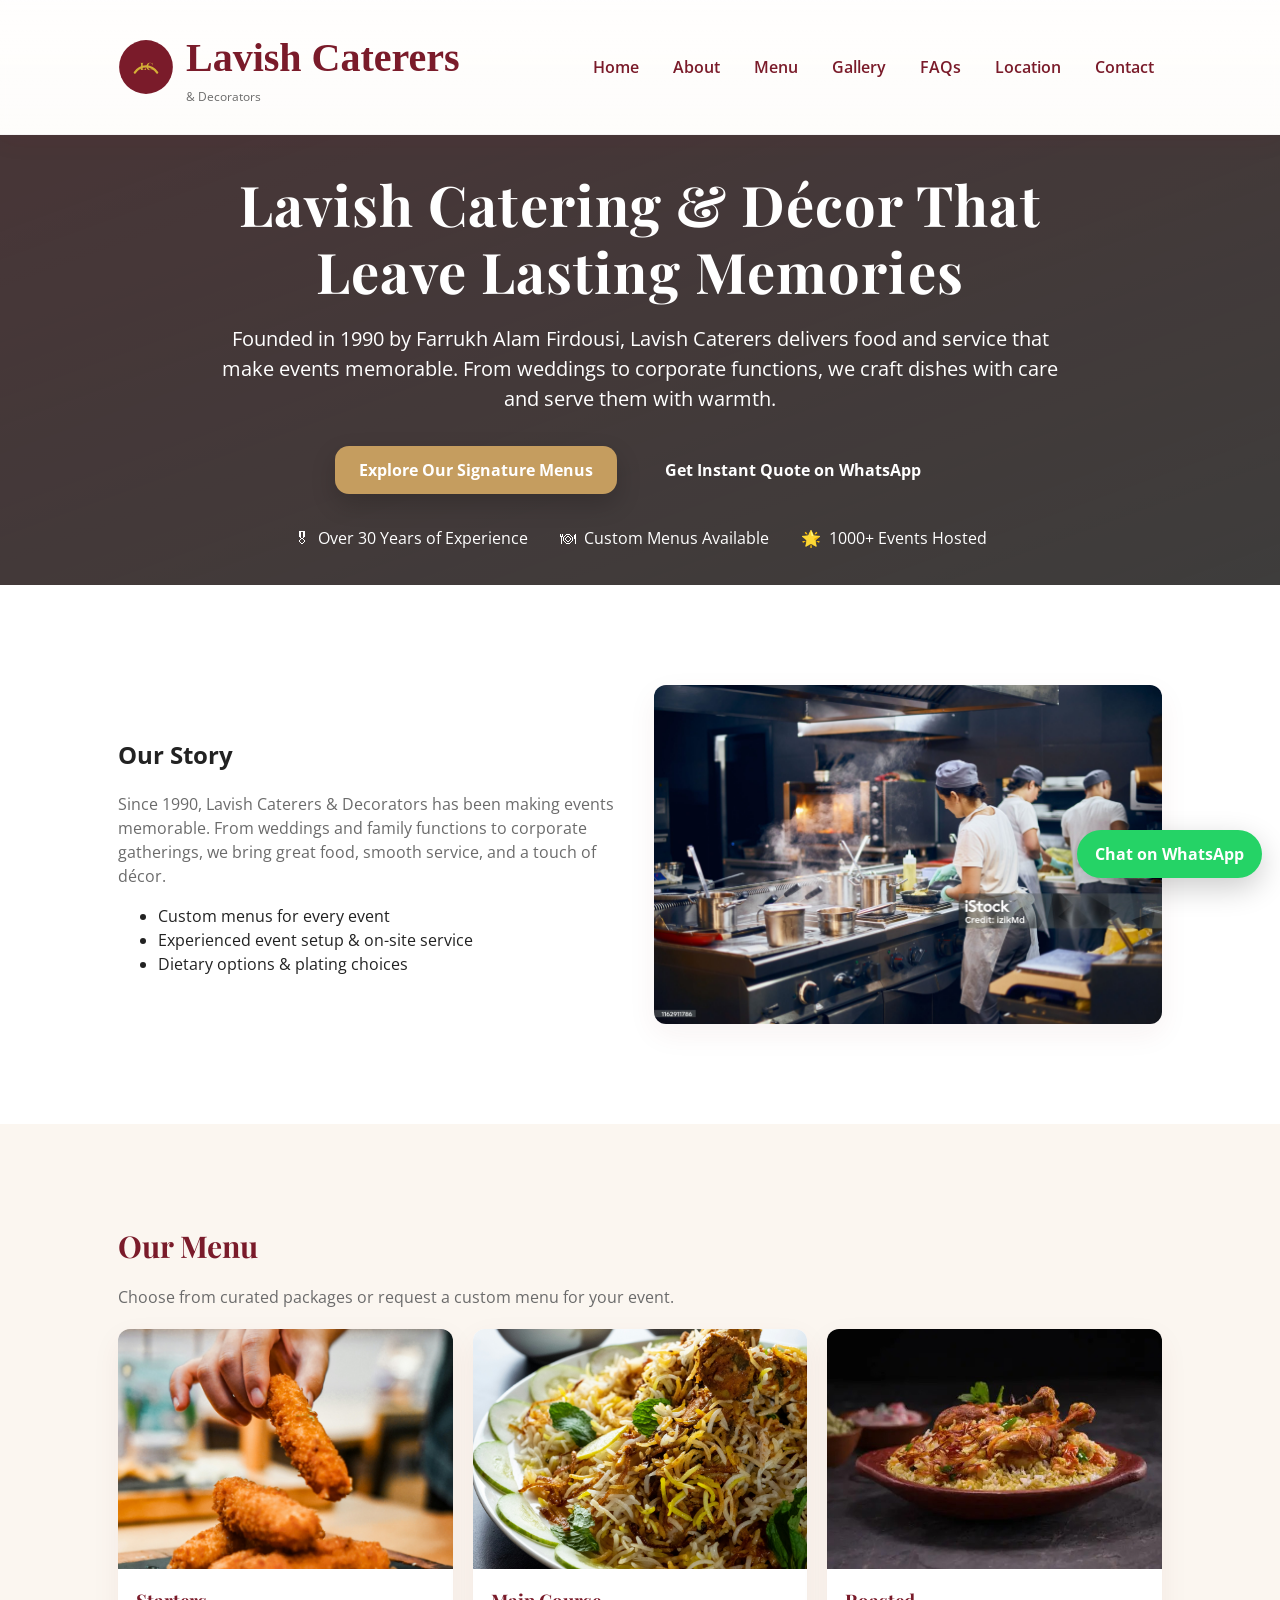
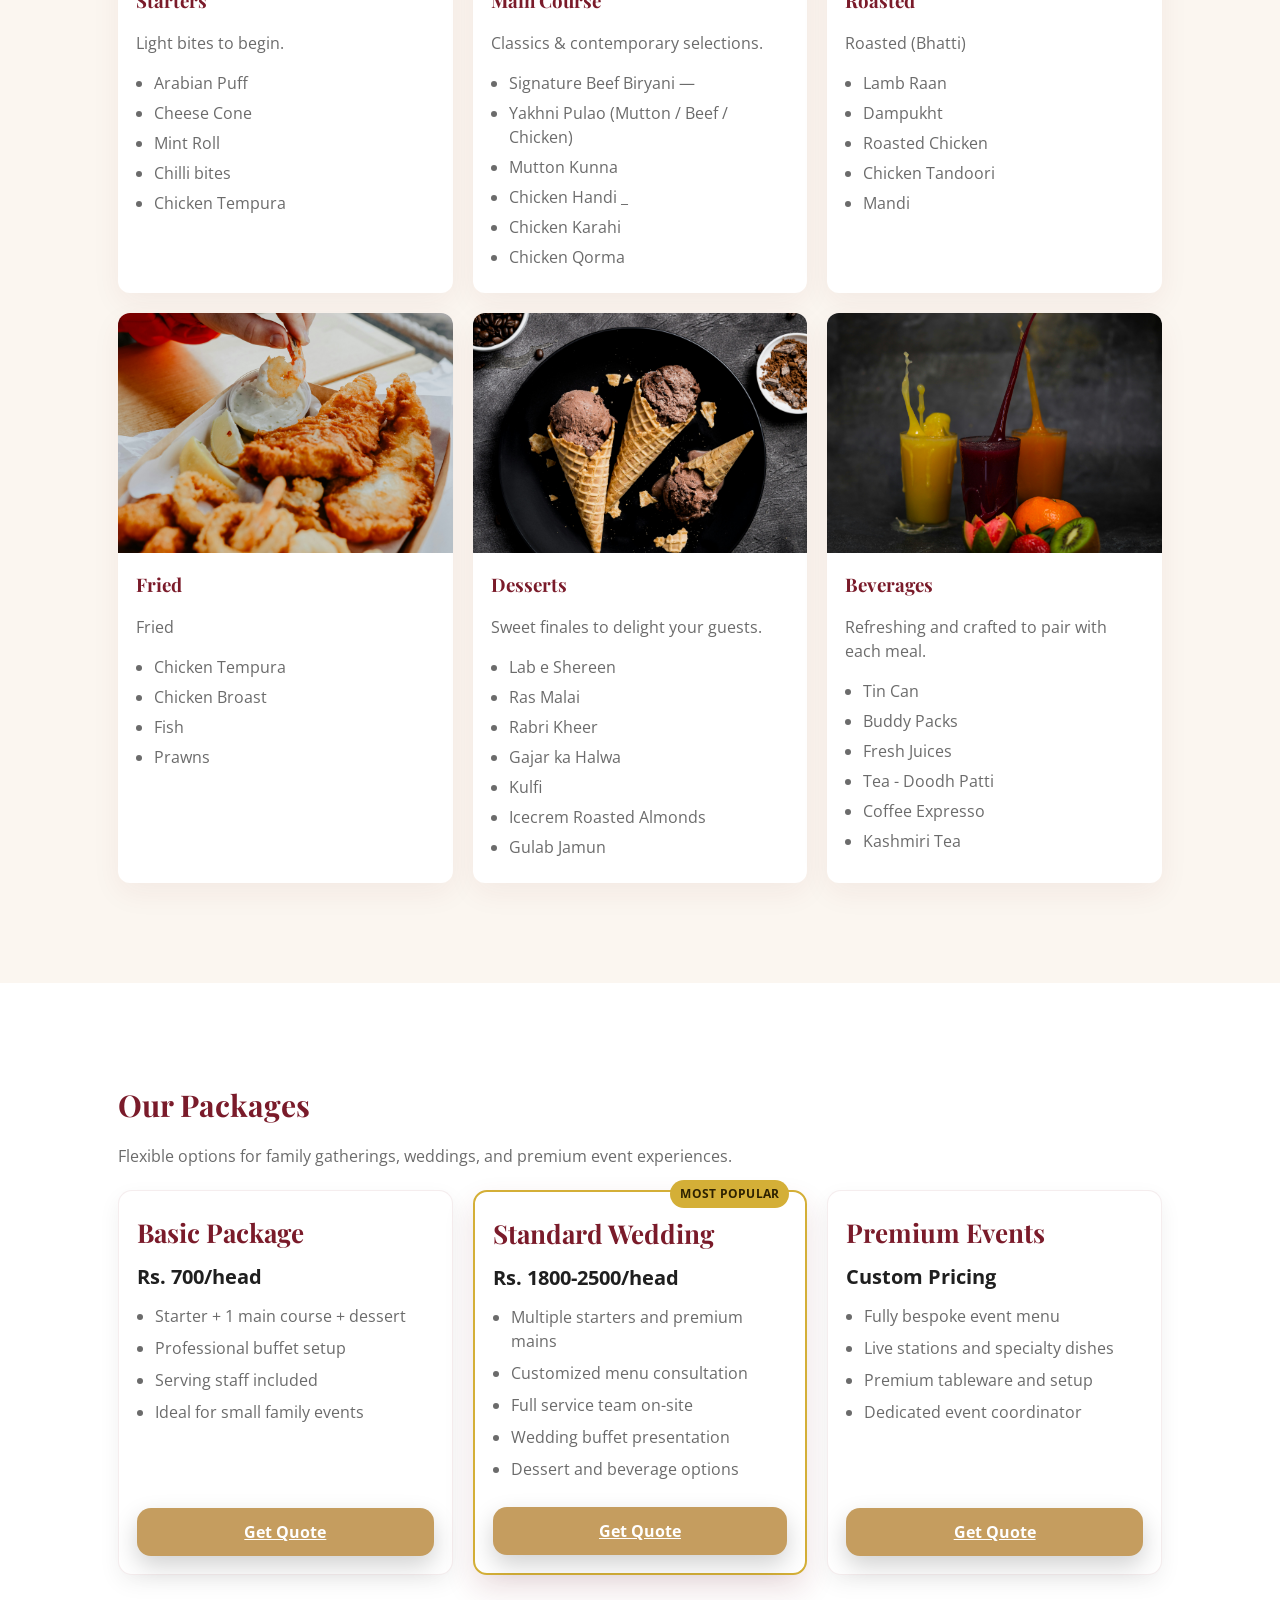
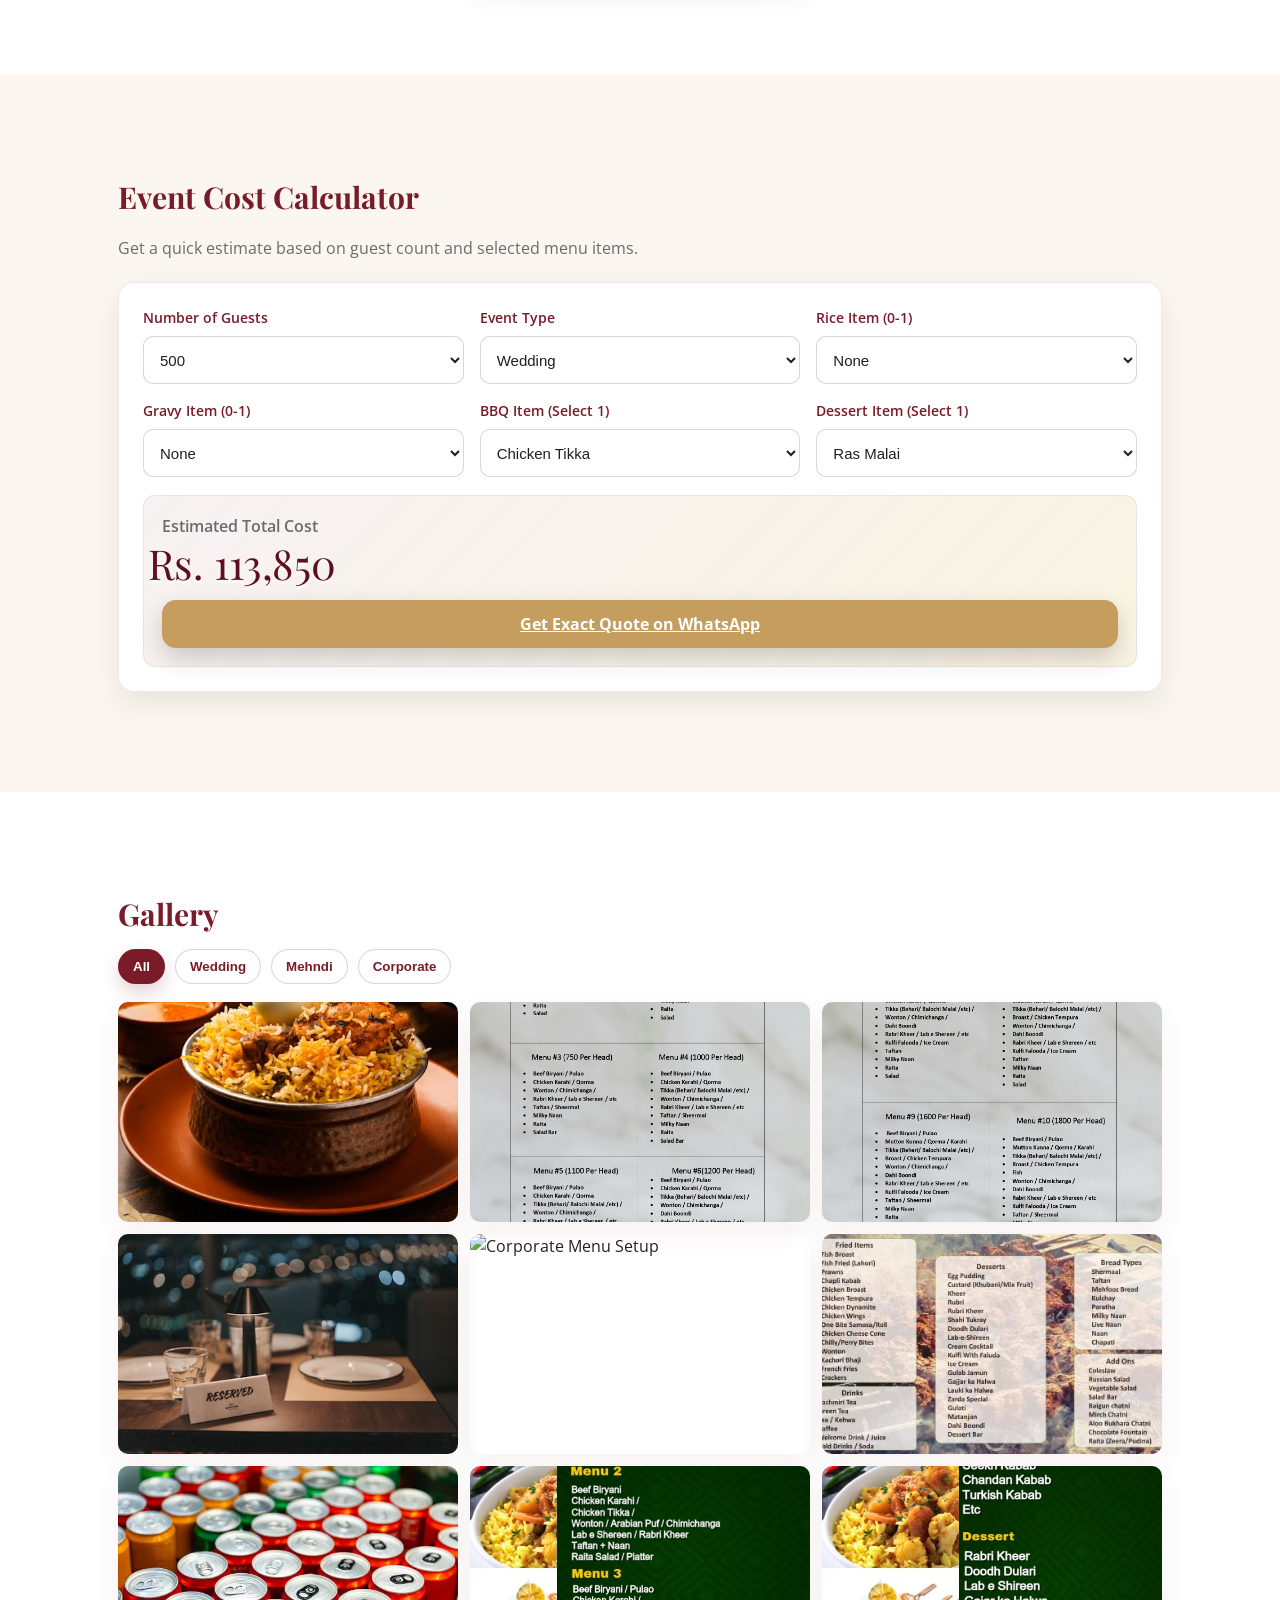
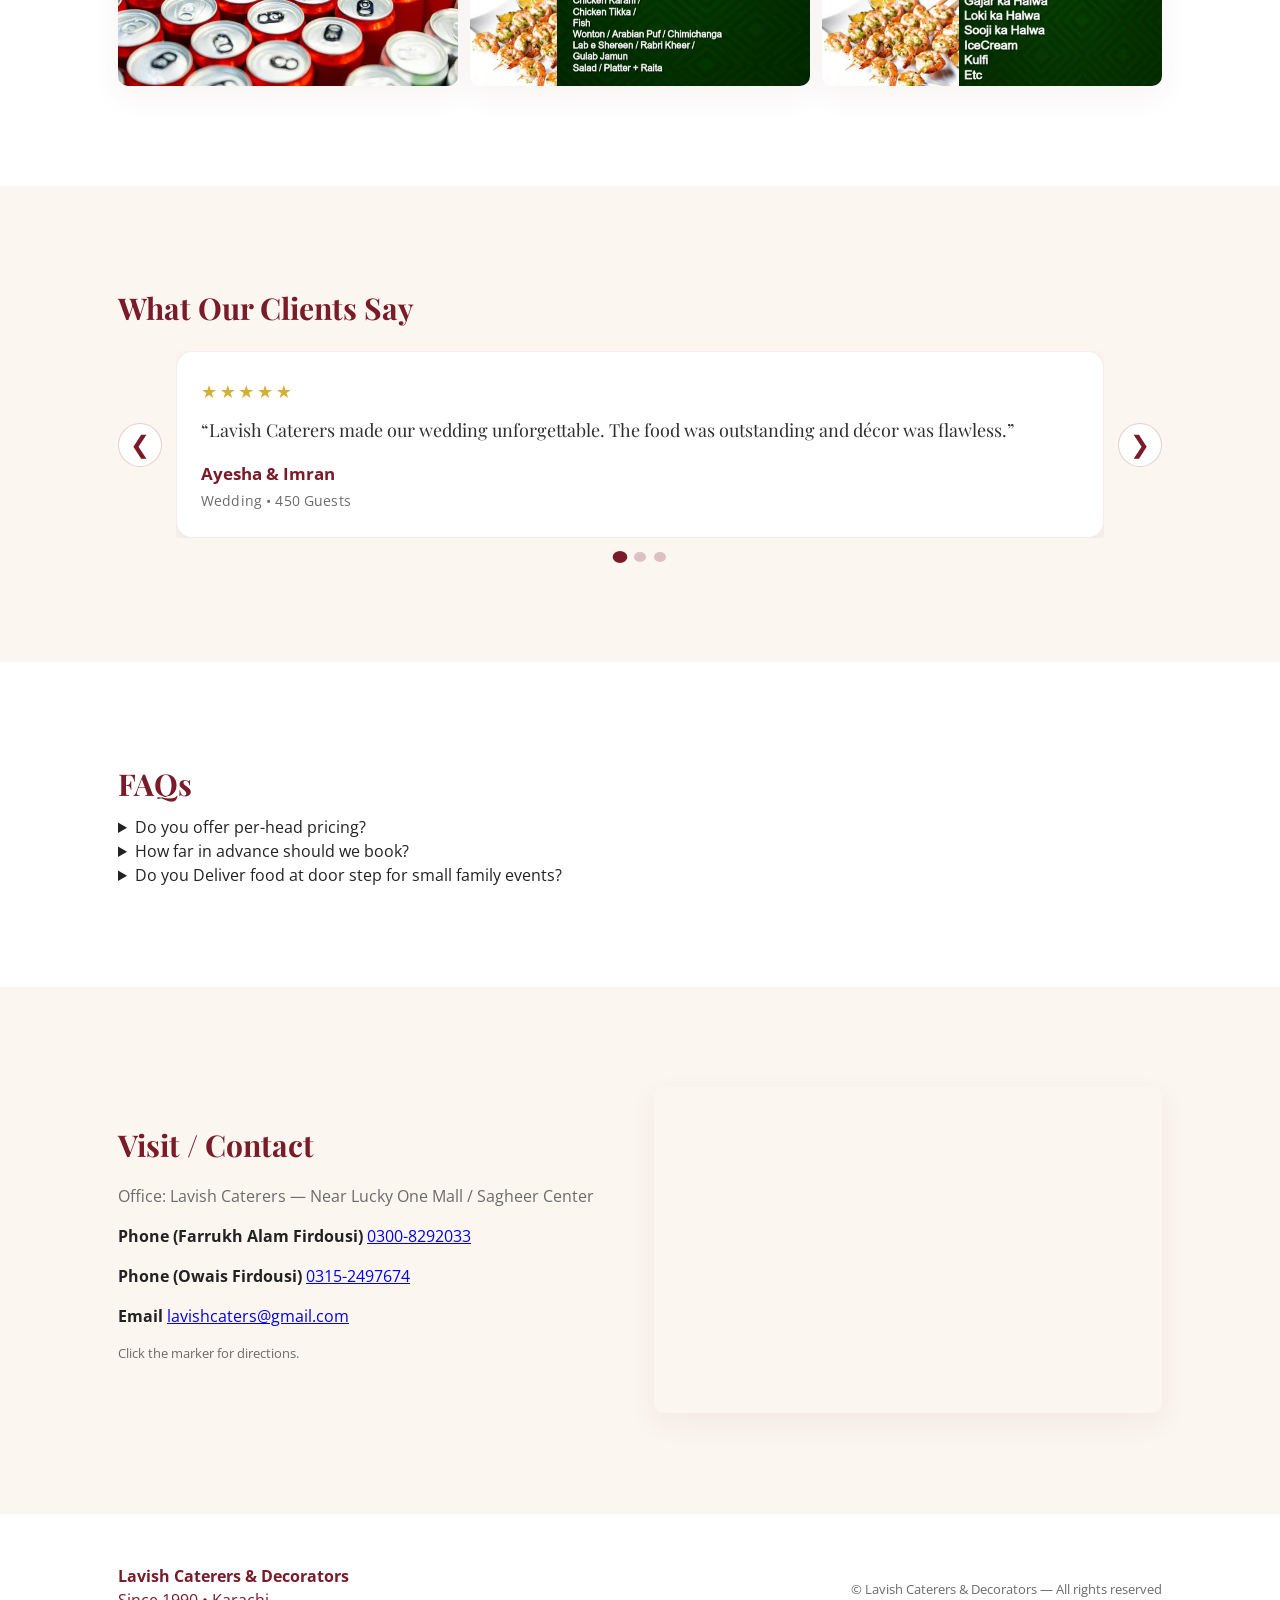
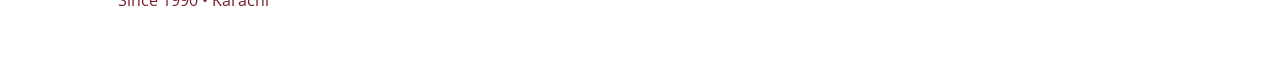
==== commit fb53d857: "calculator packages  admin page reviews," ====
--- a/index.html
+++ b/index.html
@@ -231,47 +231,182 @@
     </div>
   </section>
 
-
+  <!-- PACKAGES -->
+  <section id="packages" class="section section-light" data-parallax-bg>
+    <div class="wrap">
+      <h2 class="section-title">Our Packages</h2>
+      <p class="muted">Flexible options for family gatherings, weddings, and premium event experiences.</p>
+
+      <div id="packagesGrid" class="packages-grid"></div>
+    </div>
+  </section>
+
+  <!-- EVENT COST CALCULATOR -->
+  <section id="calculator" class="section section-cream">
+    <div class="wrap">
+      <h2 class="section-title">Event Cost Calculator</h2>
+      <p class="muted">Get a quick estimate based on guest count and selected menu items.</p>
+
+      <div class="calculator-card">
+        <div class="calculator-grid">
+          <div class="calc-field">
+            <label for="guestCount">Number of Guests</label>
+            <select id="guestCount" class="calc-select">
+              <option value="50">50</option>
+              <option value="100">100</option>
+              <option value="200">200</option>
+              <option value="300">300</option>
+              <option value="400">400</option>
+              <option value="500" selected>500</option>
+              <option value="600">600</option>
+              <option value="700">700</option>
+              <option value="800">800</option>
+              <option value="900">900</option>
+              <option value="1000">1000</option>
+            </select>
+          </div>
+
+          <div class="calc-field">
+            <label for="eventType">Event Type</label>
+            <select id="eventType" class="calc-select">
+              <option value="Wedding">Wedding</option>
+              <option value="Mehndi">Mehndi</option>
+              <option value="Corporate">Corporate</option>
+            </select>
+          </div>
+
+          <div class="calc-field">
+            <label for="riceItem">Rice Item (0-1)</label>
+            <select id="riceItem" class="calc-select">
+              <option value="">None</option>
+              <option value="Chicken Biryani">Chicken Biryani</option>
+              <option value="Beef Biryani">Beef Biryani</option>
+              <option value="Yakhni Pulao">Yakhni Pulao</option>
+            </select>
+          </div>
+
+          <div class="calc-field">
+            <label for="gravyItem">Gravy Item (0-1)</label>
+            <select id="gravyItem" class="calc-select">
+              <option value="">None</option>
+              <option value="Chicken Qorma">Chicken Qorma</option>
+              <option value="Chicken Handi">Chicken Handi</option>
+              <option value="Mutton Kunna">Mutton Kunna</option>
+            </select>
+          </div>
+
+          <div class="calc-field">
+            <label for="bbqItem">BBQ Item (Select 1)</label>
+            <select id="bbqItem" class="calc-select">
+              <option value="Chicken Tikka">Chicken Tikka</option>
+              <option value="Chicken Malai Boti">Chicken Malai Boti</option>
+              <option value="Seekh Kebab">Seekh Kebab</option>
+            </select>
+          </div>
+
+          <div class="calc-field">
+            <label for="dessertItem">Dessert Item (Select 1)</label>
+            <select id="dessertItem" class="calc-select">
+              <option value="Ras Malai">Ras Malai</option>
+              <option value="Lab e Shereen">Lab e Shereen</option>
+              <option value="Kulfi">Kulfi</option>
+            </select>
+          </div>
+        </div>
+
+        <div class="calc-result-wrap">
+          <p class="calc-result-label">Estimated Total Cost</p>
+          <p id="estimatedTotal" class="calc-result-value">Rs. 0</p>
+          <a id="whatsappQuoteBtn" class="btn btn-primary calc-quote-btn" href="https://wa.me/923008292033" target="_blank"
+            rel="noopener noreferrer">Get Exact Quote on WhatsApp</a>
+        </div>
+      </div>
+    </div>
+  </section>
 
   <!-- GALLERY -->
   <section id="gallery" class="section section-light" data-parallax-bg>
     <div class="wrap">
       <h2 class="section-title">Gallery</h2>
+      <div class="gallery-filters" id="galleryFilters">
+        <button type="button" class="gallery-filter active" data-filter="all">All</button>
+        <button type="button" class="gallery-filter" data-filter="wedding">Wedding</button>
+        <button type="button" class="gallery-filter" data-filter="mehndi">Mehndi</button>
+        <button type="button" class="gallery-filter" data-filter="corporate">Corporate</button>
+      </div>
       <div class="gallery-grid">
-        <!-- gallery thumbnails (click to open lightbox) -->
-        <img class="glight" src="assets/images/gallery6.jpg" alt="gallery6">
-        <img class="glight" src="assets/images/perHead11.jpg" alt="Perhead Offerings1">
-        <img class="glight" src="assets/images/perhead22.jpg" alt="Perhead Offerings2">
-        <img class="glight" src="assets/images/gallery2.jpeg" alt="gallery2">
-        <img class="glight" src="assets/images/List3.jpeg" alt="List3">
-        <img class="glight" src="assets/images/List2.jpeg" alt="List2">
-
-        <img class="glight" src="assets/images/softdrinks.jpg" alt="gallery1">
-
-        <!-- <img class="glight" src="assets/images/perhead1.jpg" alt="per-head1">
-        <img class="glight" src="assets/images/perhead2.jpg" alt="per-head2"> -->
-        <!-- <img class="glight"
-          src="https://images.unsplash.com/photo-1504674900247-0877df9cc836?auto=format&fit=crop&w=900&q=80"
-          alt="gallery4"> -->
-
-        <img class="glight" src="assets/images/Menus.jpeg" alt="Menus">
-        <img class="glight" src="assets/images/listOfitems.jpeg" alt="List">
-
-
-
-      </div>
-    </div>
-  </section>
-
-
-  <!-- TESTIMONIALS (New Section) -->
+        <article class="gallery-item" data-category="wedding">
+          <img class="glight" src="assets/images/gallery6.jpg" alt="Wedding Event Setup">
+          <div class="gallery-overlay"><span>Wedding</span></div>
+        </article>
+        <article class="gallery-item" data-category="corporate">
+          <img class="glight" src="assets/images/perHead11.jpg" alt="Corporate Buffet">
+          <div class="gallery-overlay"><span>Corporate</span></div>
+        </article>
+        <article class="gallery-item" data-category="mehndi">
+          <img class="glight" src="assets/images/perhead22.jpg" alt="Mehndi Food Display">
+          <div class="gallery-overlay"><span>Mehndi</span></div>
+        </article>
+        <article class="gallery-item" data-category="wedding">
+          <img class="glight" src="assets/images/gallery2.jpeg" alt="Wedding Catering Service">
+          <div class="gallery-overlay"><span>Wedding</span></div>
+        </article>
+        <article class="gallery-item" data-category="corporate">
+          <img class="glight" src="assets/images/List3.jpeg" alt="Corporate Menu Setup">
+          <div class="gallery-overlay"><span>Corporate</span></div>
+        </article>
+        <article class="gallery-item" data-category="mehndi">
+          <img class="glight" src="assets/images/List2.jpeg" alt="Mehndi Dining Setup">
+          <div class="gallery-overlay"><span>Mehndi</span></div>
+        </article>
+        <article class="gallery-item" data-category="corporate">
+          <img class="glight" src="assets/images/softdrinks.jpg" alt="Corporate Refreshments">
+          <div class="gallery-overlay"><span>Corporate</span></div>
+        </article>
+        <article class="gallery-item" data-category="wedding">
+          <img class="glight" src="assets/images/Menus.jpeg" alt="Wedding Menu Display">
+          <div class="gallery-overlay"><span>Wedding</span></div>
+        </article>
+        <article class="gallery-item" data-category="mehndi">
+          <img class="glight" src="assets/images/listOfitems.jpeg" alt="Mehndi Dishes">
+          <div class="gallery-overlay"><span>Mehndi</span></div>
+        </article>
+      </div>
+    </div>
+  </section>
+
+
+  <!-- TESTIMONIALS -->
   <section id="testimonials" class="section section-cream">
     <div class="wrap">
       <h2 class="section-title">What Our Clients Say</h2>
-      <blockquote>“Lavish Caterers made our wedding unforgettable. The food was outstanding and décor was flawless.” —
-        <strong>Ayesha & Imran</strong></blockquote>
-      <blockquote>“Professional, punctual, and delicious. Highly recommended for corporate events.” — <strong>Asher
-          Ansari.</strong></blockquote>
+      <div class="testimonials-carousel" id="testimonialsCarousel">
+        <button class="testimonial-arrow testimonial-prev" id="testimonialPrev" aria-label="Previous testimonial">&#10094;</button>
+        <div class="testimonial-track" id="testimonialTrack">
+          <article class="testimonial-card">
+            <div class="testimonial-rating" aria-label="5 star rating">★★★★★</div>
+            <p class="testimonial-text">“Lavish Caterers made our wedding unforgettable. The food was outstanding and décor was flawless.”</p>
+            <div class="testimonial-client">Ayesha & Imran</div>
+            <div class="testimonial-meta">Wedding • 450 Guests</div>
+          </article>
+
+          <article class="testimonial-card">
+            <div class="testimonial-rating" aria-label="5 star rating">★★★★★</div>
+            <p class="testimonial-text">“Professional, punctual, and delicious. Highly recommended for corporate events.”</p>
+            <div class="testimonial-client">Asher Ansari</div>
+            <div class="testimonial-meta">Corporate Dinner • 280 Guests</div>
+          </article>
+
+          <article class="testimonial-card">
+            <div class="testimonial-rating" aria-label="5 star rating">★★★★★</div>
+            <p class="testimonial-text">“Excellent food quality and smooth service for our mehndi night. Guests loved every dish.”</p>
+            <div class="testimonial-client">Hiba Khan</div>
+            <div class="testimonial-meta">Mehndi • 320 Guests</div>
+          </article>
+        </div>
+        <button class="testimonial-arrow testimonial-next" id="testimonialNext" aria-label="Next testimonial">&#10095;</button>
+      </div>
+      <div class="testimonial-dots" id="testimonialDots" aria-label="Testimonials navigation"></div>
     </div>
   </section>
 
@@ -329,8 +464,10 @@
 
   <!-- Lightbox overlay -->
   <div id="lightbox" class="lightbox" aria-hidden="true">
+    <button id="lightboxPrev" class="lightbox-nav lightbox-prev" aria-label="Previous image">&#10094;</button>
     <button id="lightboxClose" class="lightbox-close" aria-label="Close">&times;</button>
     <img id="lightboxImg" src="" alt="">
+    <button id="lightboxNext" class="lightbox-nav lightbox-next" aria-label="Next image">&#10095;</button>
   </div>
 
   <!-- Scripts -->
--- a/assets/css/style.css
+++ b/assets/css/style.css
@@ -191,16 +191,321 @@
   .menu-body h3{margin:0 0 6px;font-family:"Playfair Display", serif;color:var(--maroon)}
   .menu-items{margin:8px 0 0;padding-left:18px;color:var(--muted)}
   .menu-items li{margin-bottom:6px}
+
+  /* packages */
+  .packages-grid{
+    display:grid;
+    grid-template-columns:repeat(3,1fr);
+    gap:20px;
+    margin-top:22px;
+  }
+  .package-card{
+    position:relative;
+    background:#fff;
+    border:1px solid rgba(122,27,42,0.08);
+    border-radius:14px;
+    padding:22px 18px 18px;
+    box-shadow:0 8px 22px rgba(0,0,0,0.06);
+    transition:transform 280ms ease, box-shadow 280ms ease, border-color 280ms ease;
+    display:flex;
+    flex-direction:column;
+    gap:10px;
+  }
+  .package-card:hover{
+    transform:translateY(-6px);
+    box-shadow:0 16px 30px rgba(0,0,0,0.12);
+  }
+  .package-card h3{
+    margin:0;
+    font-family:"Playfair Display", serif;
+    color:var(--maroon);
+    font-size:26px;
+  }
+  .package-price{
+    margin:0;
+    font-weight:700;
+    color:#1f1f1f;
+    font-size:20px;
+  }
+  .package-features{
+    margin:2px 0 8px;
+    padding-left:18px;
+    color:var(--muted);
+    flex-grow:1;
+  }
+  .package-features li{
+    margin-bottom:8px;
+  }
+  .package-btn{
+    width:100%;
+  }
+  .package-popular{
+    border:2px solid var(--gold);
+    box-shadow:0 14px 30px rgba(122,27,42,0.14);
+  }
+  .popular-badge{
+    position:absolute;
+    top:-12px;
+    right:16px;
+    background:var(--gold);
+    color:#2e2200;
+    font-size:12px;
+    font-weight:700;
+    padding:5px 10px;
+    border-radius:999px;
+    letter-spacing:0.02em;
+    text-transform:uppercase;
+  }
+
+  /* calculator */
+  .calculator-card{
+    margin-top:22px;
+    background:#fff;
+    border:1px solid rgba(122,27,42,0.1);
+    border-radius:16px;
+    box-shadow:0 12px 30px rgba(0,0,0,0.08);
+    padding:24px;
+    transition:box-shadow 250ms ease, transform 250ms ease;
+  }
+  .calculator-card:hover{
+    transform:translateY(-2px);
+    box-shadow:0 16px 34px rgba(0,0,0,0.12);
+  }
+  .calculator-grid{
+    display:grid;
+    grid-template-columns:repeat(3,1fr);
+    gap:16px;
+  }
+  .calc-field{
+    display:flex;
+    flex-direction:column;
+    gap:8px;
+  }
+  .calc-field label{
+    color:var(--maroon);
+    font-weight:600;
+    font-size:14px;
+  }
+  .calc-select{
+    min-height:48px;
+    border:1px solid rgba(0,0,0,0.16);
+    border-radius:10px;
+    padding:10px 12px;
+    font-size:15px;
+    background:#fff;
+    color:#1f1f1f;
+    transition:border-color 200ms ease, box-shadow 200ms ease;
+  }
+  .calc-select:focus{
+    outline:none;
+    border-color:var(--maroon);
+    box-shadow:0 0 0 4px rgba(122,27,42,0.12);
+  }
+  .calc-result-wrap{
+    margin-top:18px;
+    padding:18px;
+    border-radius:12px;
+    background:linear-gradient(135deg, rgba(122,27,42,0.06), rgba(212,175,55,0.14));
+    border:1px solid rgba(122,27,42,0.08);
+  }
+  .calc-result-label{
+    margin:0 0 4px;
+    color:var(--muted);
+    font-weight:600;
+  }
+  .calc-result-value{
+    margin:0 0 14px;
+    font-size:40px;
+    line-height:1.1;
+    font-family:"Playfair Display", serif;
+    color:var(--maroon);
+    text-shadow:0 2px 0 rgba(255,255,255,0.7);
+    transition:transform 220ms ease, color 220ms ease;
+  }
+  .calc-result-value.updated{
+    transform:scale(1.03);
+    color:#5d0f1d;
+  }
+  .calc-quote-btn{
+    width:100%;
+  }
+
+  /* testimonials slider */
+  .testimonials-carousel{
+    margin-top:20px;
+    position:relative;
+    display:flex;
+    align-items:center;
+    gap:14px;
+  }
+  .testimonial-track{
+    flex:1;
+    overflow:hidden;
+    position:relative;
+  }
+  .testimonial-card{
+    display:none;
+    background:#fff;
+    border-radius:16px;
+    border:1px solid rgba(122,27,42,0.08);
+    box-shadow:0 10px 28px rgba(0,0,0,0.08);
+    padding:26px 24px;
+    transition:opacity 300ms ease, transform 300ms ease, box-shadow 300ms ease;
+  }
+  .testimonial-card.active{
+    display:block;
+    animation:testimonialFade 420ms ease both;
+  }
+  .testimonial-card:hover{
+    transform:translateY(-2px);
+    box-shadow:0 16px 34px rgba(0,0,0,0.12);
+  }
+  .testimonial-rating{
+    color:var(--gold);
+    letter-spacing:0.14em;
+    font-size:18px;
+    margin-bottom:10px;
+  }
+  .testimonial-text{
+    margin:0 0 14px;
+    color:#2f2f2f;
+    font-size:18px;
+    line-height:1.75;
+    font-family:"Playfair Display", serif;
+  }
+  .testimonial-client{
+    color:var(--maroon);
+    font-weight:700;
+    font-size:17px;
+    margin-bottom:4px;
+  }
+  .testimonial-meta{
+    color:var(--muted);
+    font-size:14px;
+    letter-spacing:0.01em;
+  }
+  .testimonial-arrow{
+    width:44px;
+    min-width:44px;
+    height:44px;
+    border-radius:999px;
+    border:1px solid rgba(122,27,42,0.2);
+    background:#fff;
+    color:var(--maroon);
+    font-size:24px;
+    line-height:1;
+    cursor:pointer;
+    display:inline-flex;
+    align-items:center;
+    justify-content:center;
+    transition:transform 250ms ease, box-shadow 250ms ease, background-color 250ms ease;
+  }
+  .testimonial-arrow:hover{
+    transform:translateY(-2px);
+    box-shadow:0 8px 20px rgba(0,0,0,0.14);
+    background:rgba(122,27,42,0.04);
+  }
+  .testimonial-dots{
+    margin-top:14px;
+    display:flex;
+    justify-content:center;
+    align-items:center;
+    gap:8px;
+  }
+  .testimonial-dot{
+    width:10px;
+    height:10px;
+    border-radius:50%;
+    border:none;
+    background:rgba(122,27,42,0.24);
+    cursor:pointer;
+    transition:transform 220ms ease, background-color 220ms ease;
+  }
+  .testimonial-dot:hover{
+    transform:scale(1.15);
+    background:rgba(122,27,42,0.45);
+  }
+  .testimonial-dot.active{
+    transform:scale(1.22);
+    background:var(--maroon);
+  }
+
+  @keyframes testimonialFade{
+    from{opacity:0;transform:translateY(8px)}
+    to{opacity:1;transform:translateY(0)}
+  }
   
   /* gallery */
+  .gallery-filters{
+    display:flex;
+    gap:10px;
+    flex-wrap:wrap;
+    margin-top:12px;
+  }
+  .gallery-filter{
+    border:1px solid rgba(122,27,42,0.2);
+    background:#fff;
+    color:var(--maroon);
+    border-radius:999px;
+    padding:9px 14px;
+    font-weight:700;
+    cursor:pointer;
+    transition:all 220ms ease;
+  }
+  .gallery-filter:hover,
+  .gallery-filter.active{
+    background:var(--maroon);
+    color:#fff;
+    box-shadow:0 8px 18px rgba(122,27,42,0.2);
+  }
   .gallery-grid{
     display:grid;
     grid-template-columns:repeat(3,1fr);
     gap:12px;
     margin-top:18px;
   }
-  .gallery-grid img{width:100%;height:220px;object-fit:cover;border-radius:10px;cursor:pointer;transition:transform 300ms ease;box-shadow:var(--shadow)}
-  .gallery-grid img:hover{transform:scale(1.03)}
+  .gallery-item{
+    position:relative;
+    border-radius:10px;
+    overflow:hidden;
+    box-shadow:var(--shadow);
+    transition:transform 280ms ease, box-shadow 280ms ease, opacity 220ms ease;
+  }
+  .gallery-item img{
+    width:100%;
+    height:220px;
+    object-fit:cover;
+    display:block;
+    cursor:pointer;
+    transition:transform 320ms ease;
+  }
+  .gallery-item:hover{
+    transform:translateY(-3px);
+    box-shadow:0 14px 24px rgba(0,0,0,0.18);
+  }
+  .gallery-item:hover img{
+    transform:scale(1.06);
+  }
+  .gallery-overlay{
+    position:absolute;
+    inset:auto 0 0 0;
+    padding:18px 12px 10px;
+    background:linear-gradient(to top, rgba(0,0,0,0.7), rgba(0,0,0,0));
+    color:#fff;
+    font-weight:700;
+    letter-spacing:0.02em;
+    opacity:0;
+    transform:translateY(8px);
+    transition:opacity 260ms ease, transform 260ms ease;
+    pointer-events:none;
+  }
+  .gallery-item:hover .gallery-overlay{
+    opacity:1;
+    transform:translateY(0);
+  }
+  .gallery-item.hidden{
+    display:none;
+  }
   
   /* map */
   .map-wrap{border-radius:10px;overflow:hidden;box-shadow:var(--shadow);}
@@ -212,9 +517,31 @@
   .footer-right small{color:var(--muted)}
   
   /* lightbox */
-  .lightbox{position:fixed;inset:0;display:none;align-items:center;justify-content:center;background:rgba(0,0,0,0.75);z-index:80}
-  .lightbox img{max-width:90%;max-height:80%;border-radius:8px}
+  .lightbox{position:fixed;inset:0;display:none;align-items:center;justify-content:center;background:rgba(0,0,0,0.75);z-index:80;opacity:0;transition:opacity 250ms ease}
+  .lightbox.open{display:flex;opacity:1}
+  .lightbox img{max-width:90%;max-height:80%;border-radius:8px;transform:scale(0.96);transition:transform 280ms ease}
+  .lightbox.open img{transform:scale(1)}
   .lightbox-close{position:absolute;top:18px;right:22px;font-size:30px;color:white;background:none;border:none;cursor:pointer}
+  .lightbox-nav{
+    position:absolute;
+    top:50%;
+    transform:translateY(-50%);
+    width:46px;
+    height:46px;
+    border-radius:999px;
+    border:1px solid rgba(255,255,255,0.35);
+    background:rgba(0,0,0,0.35);
+    color:#fff;
+    font-size:24px;
+    cursor:pointer;
+    transition:background-color 220ms ease, transform 220ms ease;
+  }
+  .lightbox-nav:hover{
+    background:rgba(0,0,0,0.6);
+    transform:translateY(-50%) scale(1.05);
+  }
+  .lightbox-prev{left:22px}
+  .lightbox-next{right:22px}
   
   /* modal (contact) */
   .modal{position:fixed;inset:0;display:none;align-items:center;justify-content:center;background:rgba(0,0,0,0.5);z-index:90}
@@ -242,6 +569,8 @@
   /* responsive */
   @media (max-width:1000px){
     .menu-grid{grid-template-columns:repeat(2,1fr)}
+    .packages-grid{grid-template-columns:repeat(2,1fr)}
+    .calculator-grid{grid-template-columns:repeat(2,1fr)}
     .gallery-grid{grid-template-columns:repeat(2,1fr)}
     .two-col{grid-template-columns:1fr}
     .nav-toggle{display:block}
@@ -250,9 +579,18 @@
   }
   @media (max-width:640px){
     .menu-grid{grid-template-columns:1fr}
+    .packages-grid{grid-template-columns:1fr}
+    .calculator-grid{grid-template-columns:1fr}
     .gallery-grid{grid-template-columns:1fr}
     .hero-title{font-size:36px}
     .hero{min-height:420px}
+    .testimonials-carousel{gap:8px}
+    .testimonial-card{padding:20px 16px}
+    .testimonial-text{font-size:16px;line-height:1.6}
+    .testimonial-arrow{width:38px;min-width:38px;height:38px;font-size:20px}
+    .lightbox-nav{width:38px;height:38px;font-size:20px}
+    .lightbox-prev{left:10px}
+    .lightbox-next{right:10px}
   }
   .small{font-size:13px}
   .muted{color:var(--muted)}
@@ -321,6 +659,12 @@
     padding: 12px 14px;
     font-size: 14px;
   }
+  .calculator-card{
+    padding:14px;
+  }
+  .calc-result-value{
+    font-size:30px;
+  }
   .site-footer .wrap {
     flex-direction: column;
     gap: 6px;
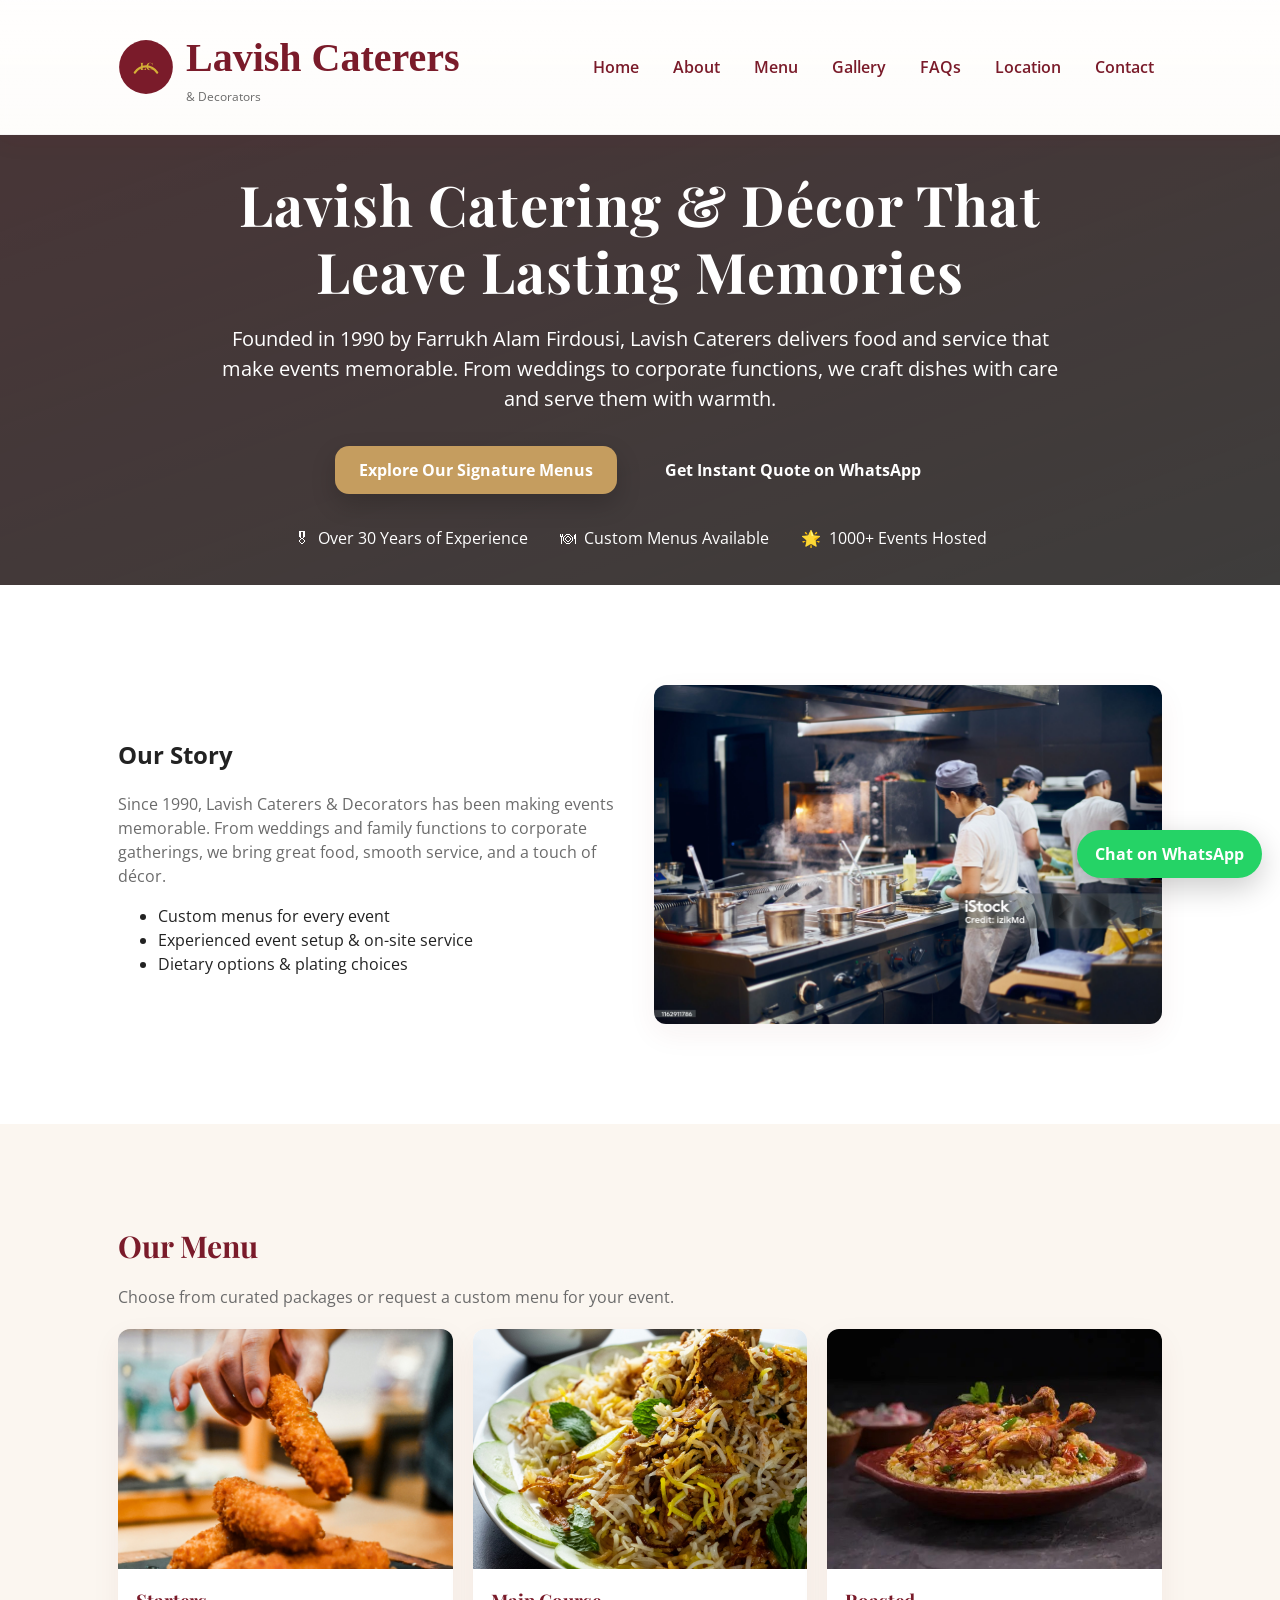
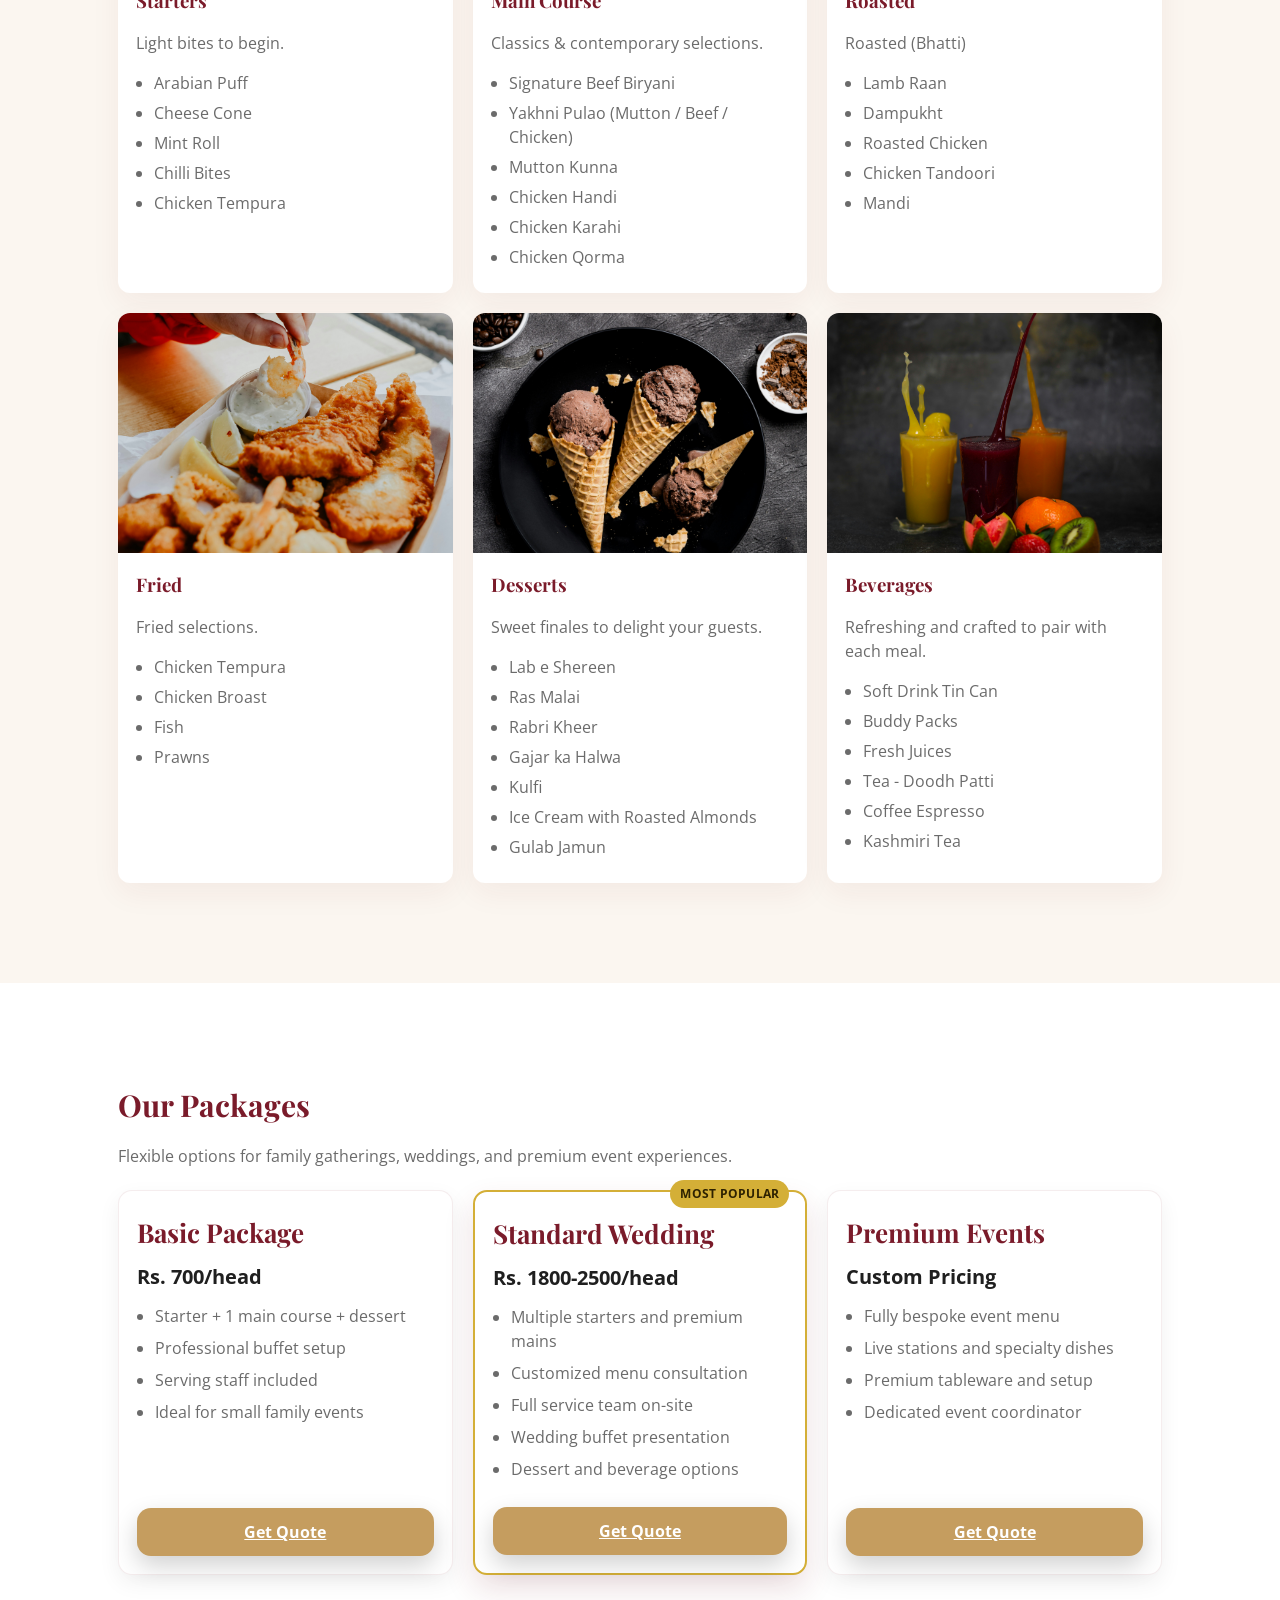
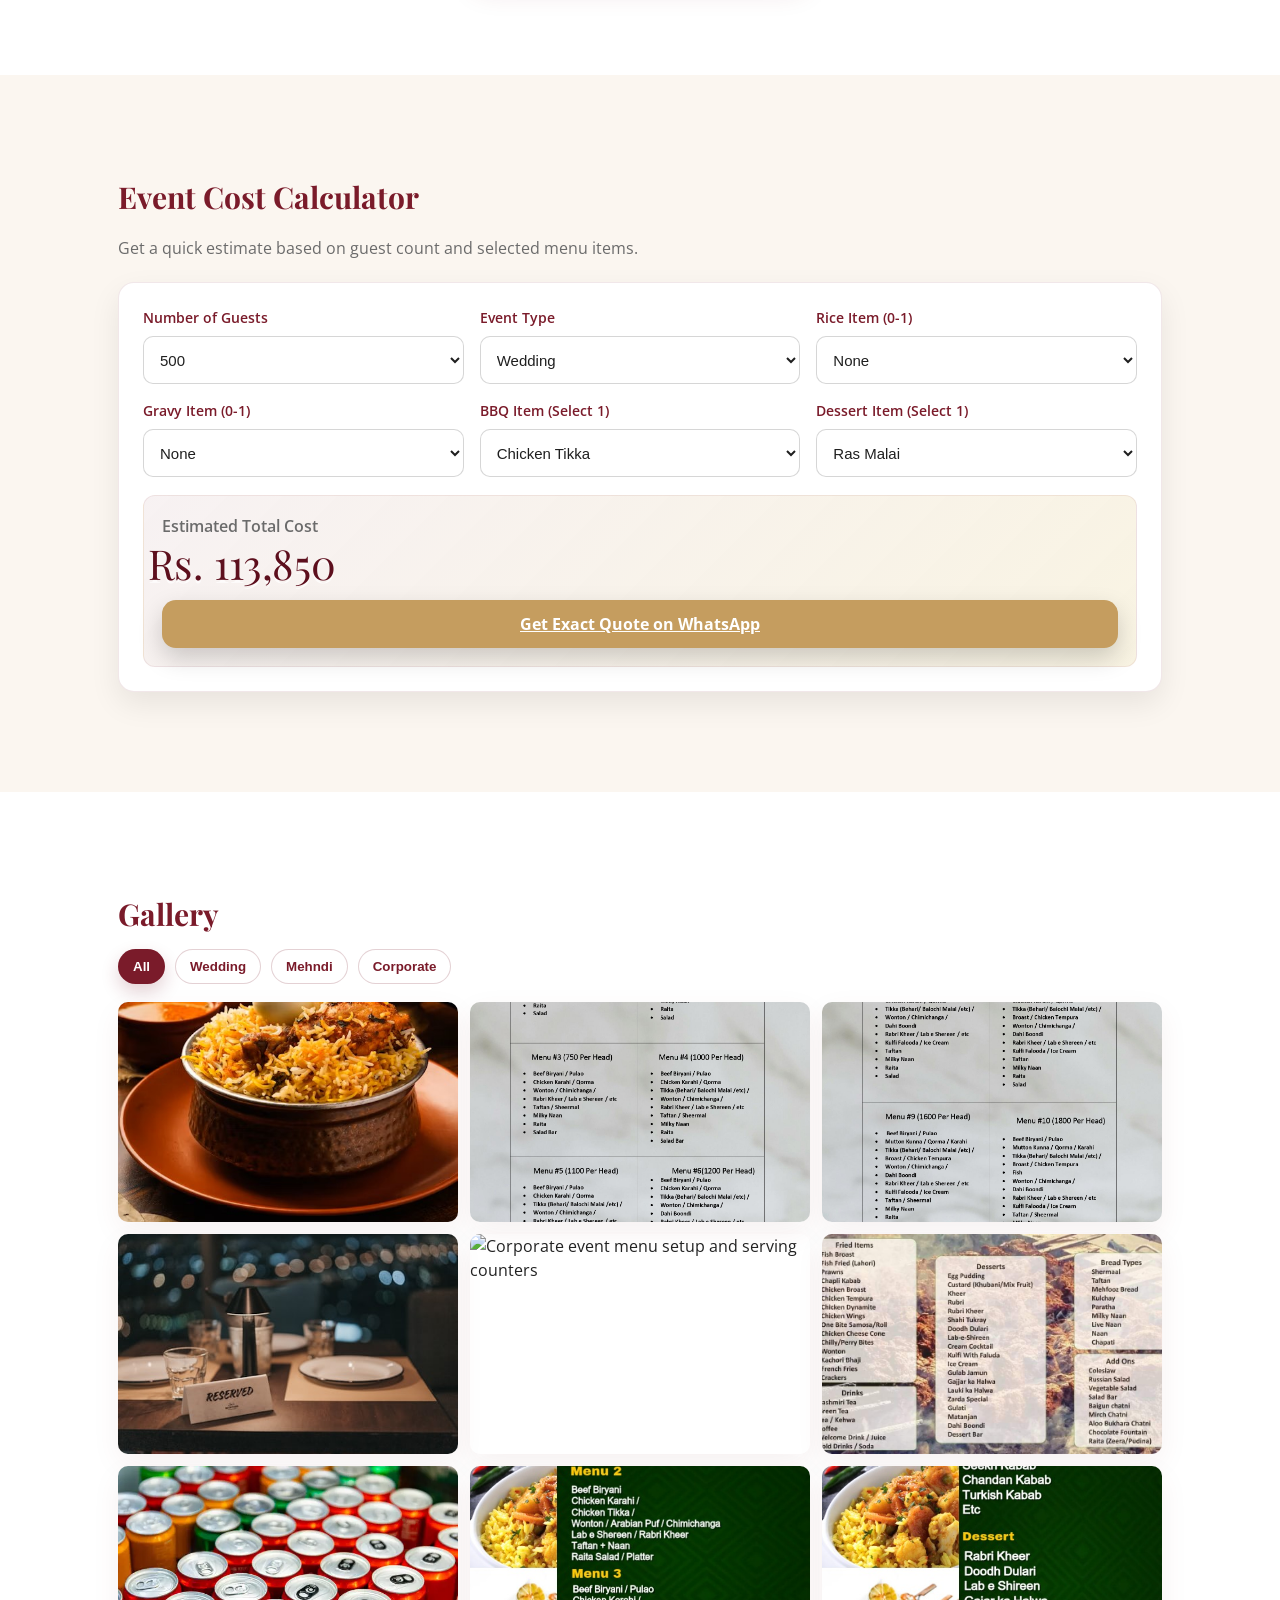
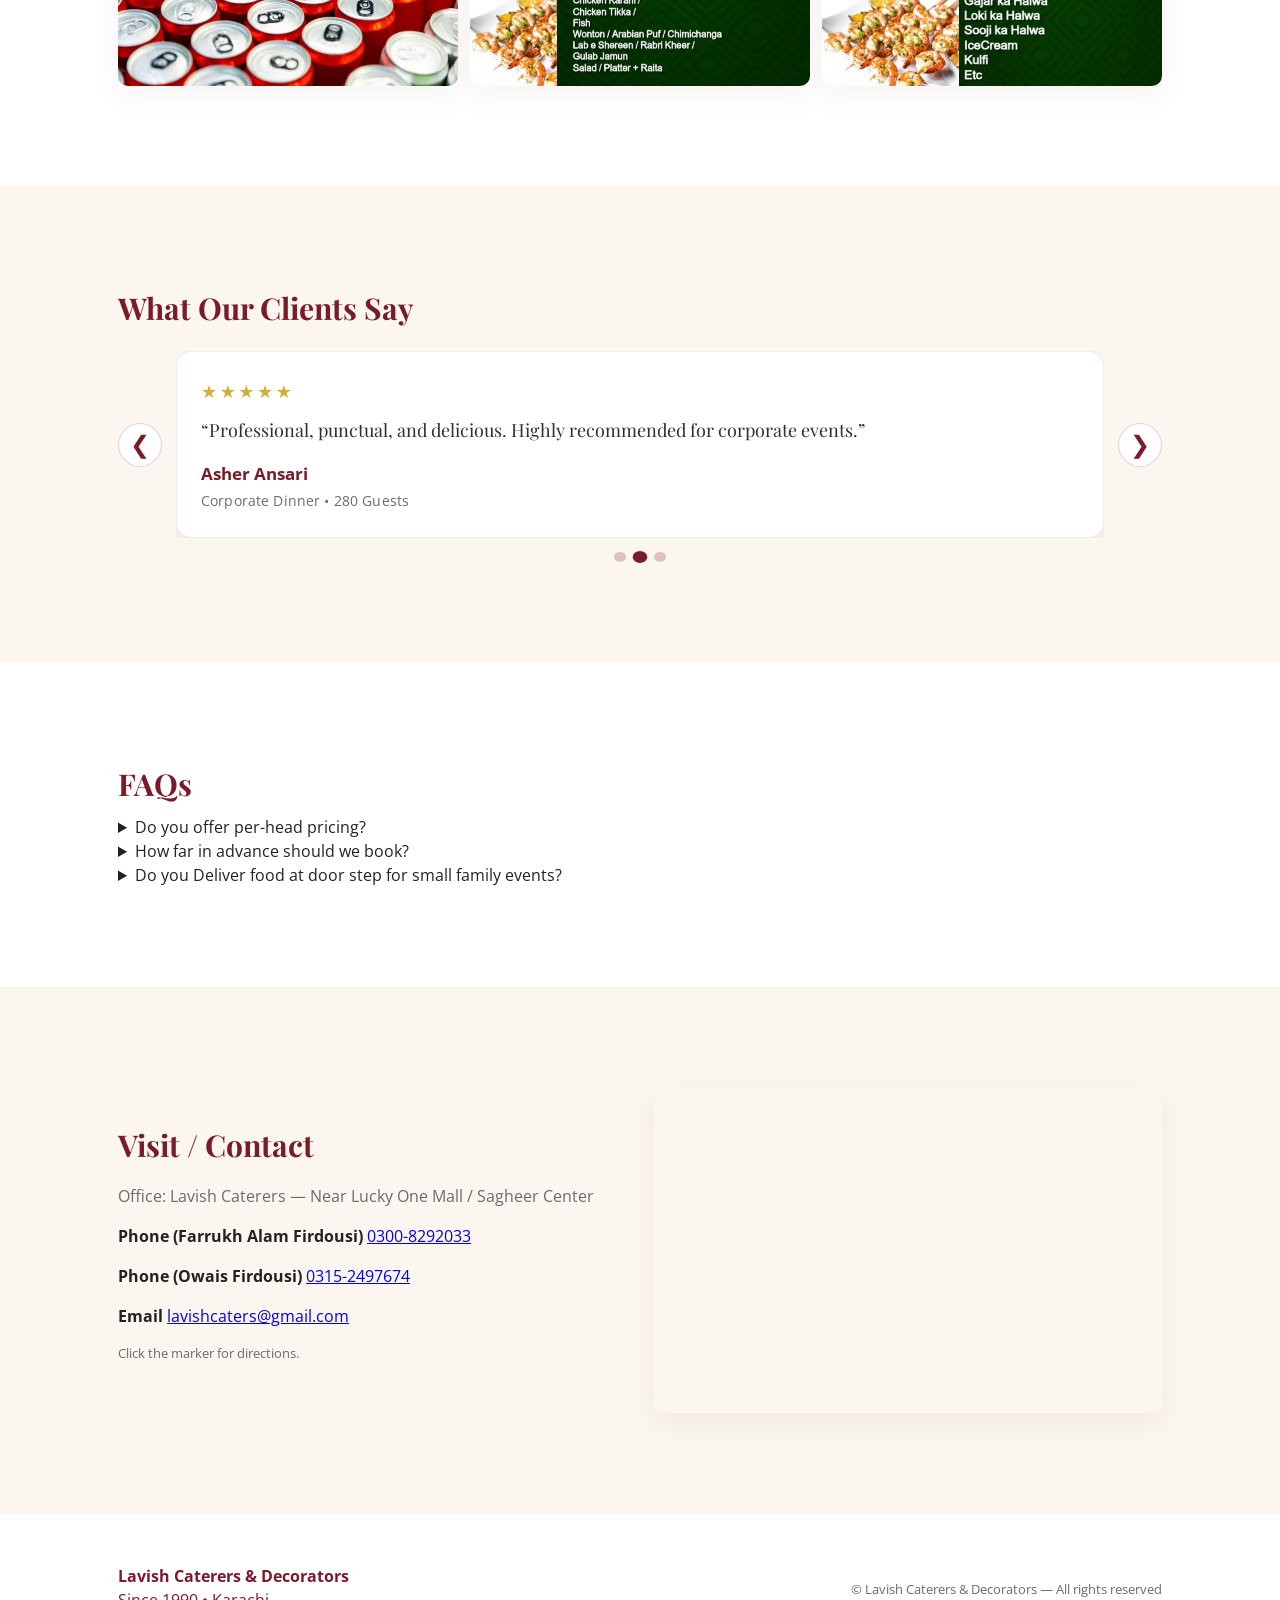
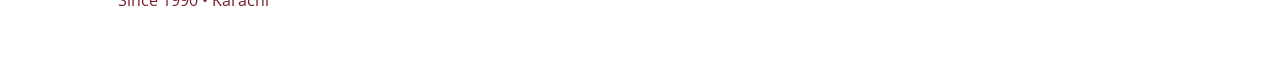
==== commit b4c91daf: "seo" ====
--- a/index.html
+++ b/index.html
@@ -4,7 +4,7 @@
 <head>
   <meta charset="utf-8" />
   <meta name="viewport" content="width=device-width,initial-scale=1" />
-  <title>Lavish Caterers & Decorators</title>
+  <title>Lavish Caterers & Decorators | Best Caterers in Karachi</title>
 
   <!-- Fonts -->
   <link
@@ -13,9 +13,11 @@
 
   <!-- Styles -->
   <link rel="stylesheet" href="assets/css/style.css">
+  <link rel="icon" type="image/x-icon" href="assets/images/favicon.ico">
+  <link rel="icon" type="image/png" sizes="32x32" href="assets/images/favicon-32x32.png">
 
   <meta name="description"
-    content="Lavish Caterers & Decorators — premium catering & event décor since 1990. Weddings, corporate events, family gatherings.">
+    content="Lavish Caterers & Decorators offers premium catering Karachi services, wedding catering, and event decorators for weddings, corporate events, and family functions in Karachi.">
 </head>
 
 <body>
@@ -53,7 +55,7 @@
         <!-- inline SVG logo (editable) -->
         <svg id="logo" width="56" height="56" viewBox="0 0 100 100" xmlns="http://www.w3.org/2000/svg"
           aria-hidden="true">
-          <circle cx="50" cy="50" r="48" fill="#7A1B2A" /> maroon
+          <circle cx="50" cy="50" r="48" fill="#7A1B2A" />
           <path d="M30 60 C40 45,60 45,70 60" stroke="#D4AF37" stroke-width="4" fill="none" stroke-linecap="round" />
           <text x="50" y="55" font-family="Playfair Display, serif" text-anchor="middle" fill="#D4AF37" font-size="18"
             font-weight="700">LC</text>
@@ -115,7 +117,7 @@
         </ul>
       </div>
       <div class="about-photo">
-        <img src="assets/images/Team.jpg" alt="Team preparing event">
+        <img src="assets/images/Team.jpg" alt="Lavish Caterers team preparing event service" loading="lazy">
       </div>
     </div>
   </section>
@@ -129,33 +131,33 @@
       <div class="menu-grid">
         <!-- Card: Starters -->
         <article class="menu-card">
-          <img src="assets/images/friedStarter.jpg" alt="Starters">
+          <img src="assets/images/friedStarter.jpg" alt="Catering starter platter selection" loading="lazy">
           <div class="menu-body">
             <h3>Starters</h3>
             <p class="muted">Light bites to begin.</p>
             <ul class="menu-items">
-              <li>Arabian Puff </li>
-              <li>Cheese Cone </li>
-              <li>Mint Roll </li>
-              <li>Chilli bites </li>
-              <li>Chicken Tempura </li>
+              <li>Arabian Puff</li>
+              <li>Cheese Cone</li>
+              <li>Mint Roll</li>
+              <li>Chilli Bites</li>
+              <li>Chicken Tempura</li>
             </ul>
           </div>
         </article>
 
         <!-- Card: Main Courses -->
         <article class="menu-card">
-          <img src="assets/images/Biryani.jpg" alt="Main course">
+          <img src="assets/images/Biryani.jpg" alt="Signature biryani main course for events" loading="lazy">
           <div class="menu-body">
             <h3>Main Course</h3>
             <p class="muted">Classics & contemporary selections.</p>
             <ul class="menu-items">
-              <li>Signature Beef Biryani —</li>
-              <li>Yakhni Pulao (Mutton / Beef / Chicken) </li>
-              <li>Mutton Kunna </li>
-              <li>Chicken Handi _</li>
-              <li>Chicken Karahi </li>
-              <li>Chicken Qorma </li>
+              <li>Signature Beef Biryani</li>
+              <li>Yakhni Pulao (Mutton / Beef / Chicken)</li>
+              <li>Mutton Kunna</li>
+              <li>Chicken Handi</li>
+              <li>Chicken Karahi</li>
+              <li>Chicken Qorma</li>
             </ul>
           </div>
         </article>
@@ -164,46 +166,46 @@
 
         <!-- Card: Specials -->
         <article class="menu-card">
-          <img src="assets/images/Specials.jpg" alt="Specials">
+          <img src="assets/images/Specials.jpg" alt="Roasted specialty dishes for catering" loading="lazy">
           <div class="menu-body">
             <h3>Roasted</h3>
             <p class="muted">Roasted (Bhatti)</p>
             <ul class="menu-items">
-              <li>Lamb Raan </li>
-              <li>Dampukht </li>
-              <li>Roasted Chicken </li>
-              <li>Chicken Tandoori </li>
-              <li>Mandi </li>
-            </ul>
-          </div>
-        </article>
-        <article class="menu-card">
-          <img src="assets/images/fried.jpg" alt="Fried">
+              <li>Lamb Raan</li>
+              <li>Dampukht</li>
+              <li>Roasted Chicken</li>
+              <li>Chicken Tandoori</li>
+              <li>Mandi</li>
+            </ul>
+          </div>
+        </article>
+        <article class="menu-card">
+          <img src="assets/images/fried.jpg" alt="Fried appetizers and seafood selection" loading="lazy">
           <div class="menu-body">
             <h3>Fried</h3>
-            <p class="muted">Fried </p>
-            <ul class="menu-items">
-              <li>Chicken Tempura </li>
-              <li>Chicken Broast </li>
-              <li>Fish </li>
-              <li>Prawns </li>
+            <p class="muted">Fried selections.</p>
+            <ul class="menu-items">
+              <li>Chicken Tempura</li>
+              <li>Chicken Broast</li>
+              <li>Fish</li>
+              <li>Prawns</li>
             </ul>
           </div>
         </article>
 
         <!-- Card: Desserts -->
         <article class="menu-card">
-          <img src="assets/images/Icecream.jpg" alt="Dessert">
+          <img src="assets/images/Icecream.jpg" alt="Dessert station with sweets and ice cream" loading="lazy">
           <div class="menu-body">
             <h3>Desserts</h3>
             <p class="muted">Sweet finales to delight your guests.</p>
             <ul class="menu-items">
-              <li>Lab e Shereen </li>
-              <li>Ras Malai </li>
-              <li>Rabri Kheer </li>
-              <li>Gajar ka Halwa </li>
-              <li>Kulfi </li>
-              <li>Icecrem Roasted Almonds </li>
+              <li>Lab e Shereen</li>
+              <li>Ras Malai</li>
+              <li>Rabri Kheer</li>
+              <li>Gajar ka Halwa</li>
+              <li>Kulfi</li>
+              <li>Ice Cream with Roasted Almonds</li>
               <li>Gulab Jamun</li>
 
             </ul>
@@ -212,17 +214,17 @@
 
         <!-- Card: Beverages -->
         <article class="menu-card">
-          <img src="assets/images/Juices.jpg" alt="Beverages">
+          <img src="assets/images/Juices.jpg" alt="Beverage counter with juices and tea" loading="lazy">
           <div class="menu-body">
             <h3>Beverages</h3>
             <p class="muted">Refreshing and crafted to pair with each meal.</p>
             <ul class="menu-items">
-              <li> Tin Can </li>
-              <li>Buddy Packs </li>
-              <li>Fresh Juices </li>
-              <li>Tea - Doodh Patti </li>
-              <li>Coffee Expresso </li>
-              <li>Kashmiri Tea </li>
+              <li>Soft Drink Tin Can</li>
+              <li>Buddy Packs</li>
+              <li>Fresh Juices</li>
+              <li>Tea - Doodh Patti</li>
+              <li>Coffee Espresso</li>
+              <li>Kashmiri Tea</li>
 
             </ul>
           </div>
@@ -336,39 +338,39 @@
       </div>
       <div class="gallery-grid">
         <article class="gallery-item" data-category="wedding">
-          <img class="glight" src="assets/images/gallery6.jpg" alt="Wedding Event Setup">
+          <img class="glight" src="assets/images/gallery6.jpg" alt="Wedding stage and dining event setup in Karachi" loading="lazy">
           <div class="gallery-overlay"><span>Wedding</span></div>
         </article>
         <article class="gallery-item" data-category="corporate">
-          <img class="glight" src="assets/images/perHead11.jpg" alt="Corporate Buffet">
+          <img class="glight" src="assets/images/perHead11.jpg" alt="Corporate buffet arrangement by Lavish Caterers" loading="lazy">
           <div class="gallery-overlay"><span>Corporate</span></div>
         </article>
         <article class="gallery-item" data-category="mehndi">
-          <img class="glight" src="assets/images/perhead22.jpg" alt="Mehndi Food Display">
+          <img class="glight" src="assets/images/perhead22.jpg" alt="Mehndi function food display and presentation" loading="lazy">
           <div class="gallery-overlay"><span>Mehndi</span></div>
         </article>
         <article class="gallery-item" data-category="wedding">
-          <img class="glight" src="assets/images/gallery2.jpeg" alt="Wedding Catering Service">
+          <img class="glight" src="assets/images/gallery2.jpeg" alt="Wedding catering service with plated dishes" loading="lazy">
           <div class="gallery-overlay"><span>Wedding</span></div>
         </article>
         <article class="gallery-item" data-category="corporate">
-          <img class="glight" src="assets/images/List3.jpeg" alt="Corporate Menu Setup">
+          <img class="glight" src="assets/images/List3.jpeg" alt="Corporate event menu setup and serving counters" loading="lazy">
           <div class="gallery-overlay"><span>Corporate</span></div>
         </article>
         <article class="gallery-item" data-category="mehndi">
-          <img class="glight" src="assets/images/List2.jpeg" alt="Mehndi Dining Setup">
+          <img class="glight" src="assets/images/List2.jpeg" alt="Mehndi dining setup with decor and buffet" loading="lazy">
           <div class="gallery-overlay"><span>Mehndi</span></div>
         </article>
         <article class="gallery-item" data-category="corporate">
-          <img class="glight" src="assets/images/softdrinks.jpg" alt="Corporate Refreshments">
+          <img class="glight" src="assets/images/softdrinks.jpg" alt="Refreshments and soft drinks counter for events" loading="lazy">
           <div class="gallery-overlay"><span>Corporate</span></div>
         </article>
         <article class="gallery-item" data-category="wedding">
-          <img class="glight" src="assets/images/Menus.jpeg" alt="Wedding Menu Display">
+          <img class="glight" src="assets/images/Menus.jpeg" alt="Wedding menu display with signature dishes" loading="lazy">
           <div class="gallery-overlay"><span>Wedding</span></div>
         </article>
         <article class="gallery-item" data-category="mehndi">
-          <img class="glight" src="assets/images/listOfitems.jpeg" alt="Mehndi Dishes">
+          <img class="glight" src="assets/images/listOfitems.jpeg" alt="List of mehndi dishes offered by caterer" loading="lazy">
           <div class="gallery-overlay"><span>Mehndi</span></div>
         </article>
       </div>
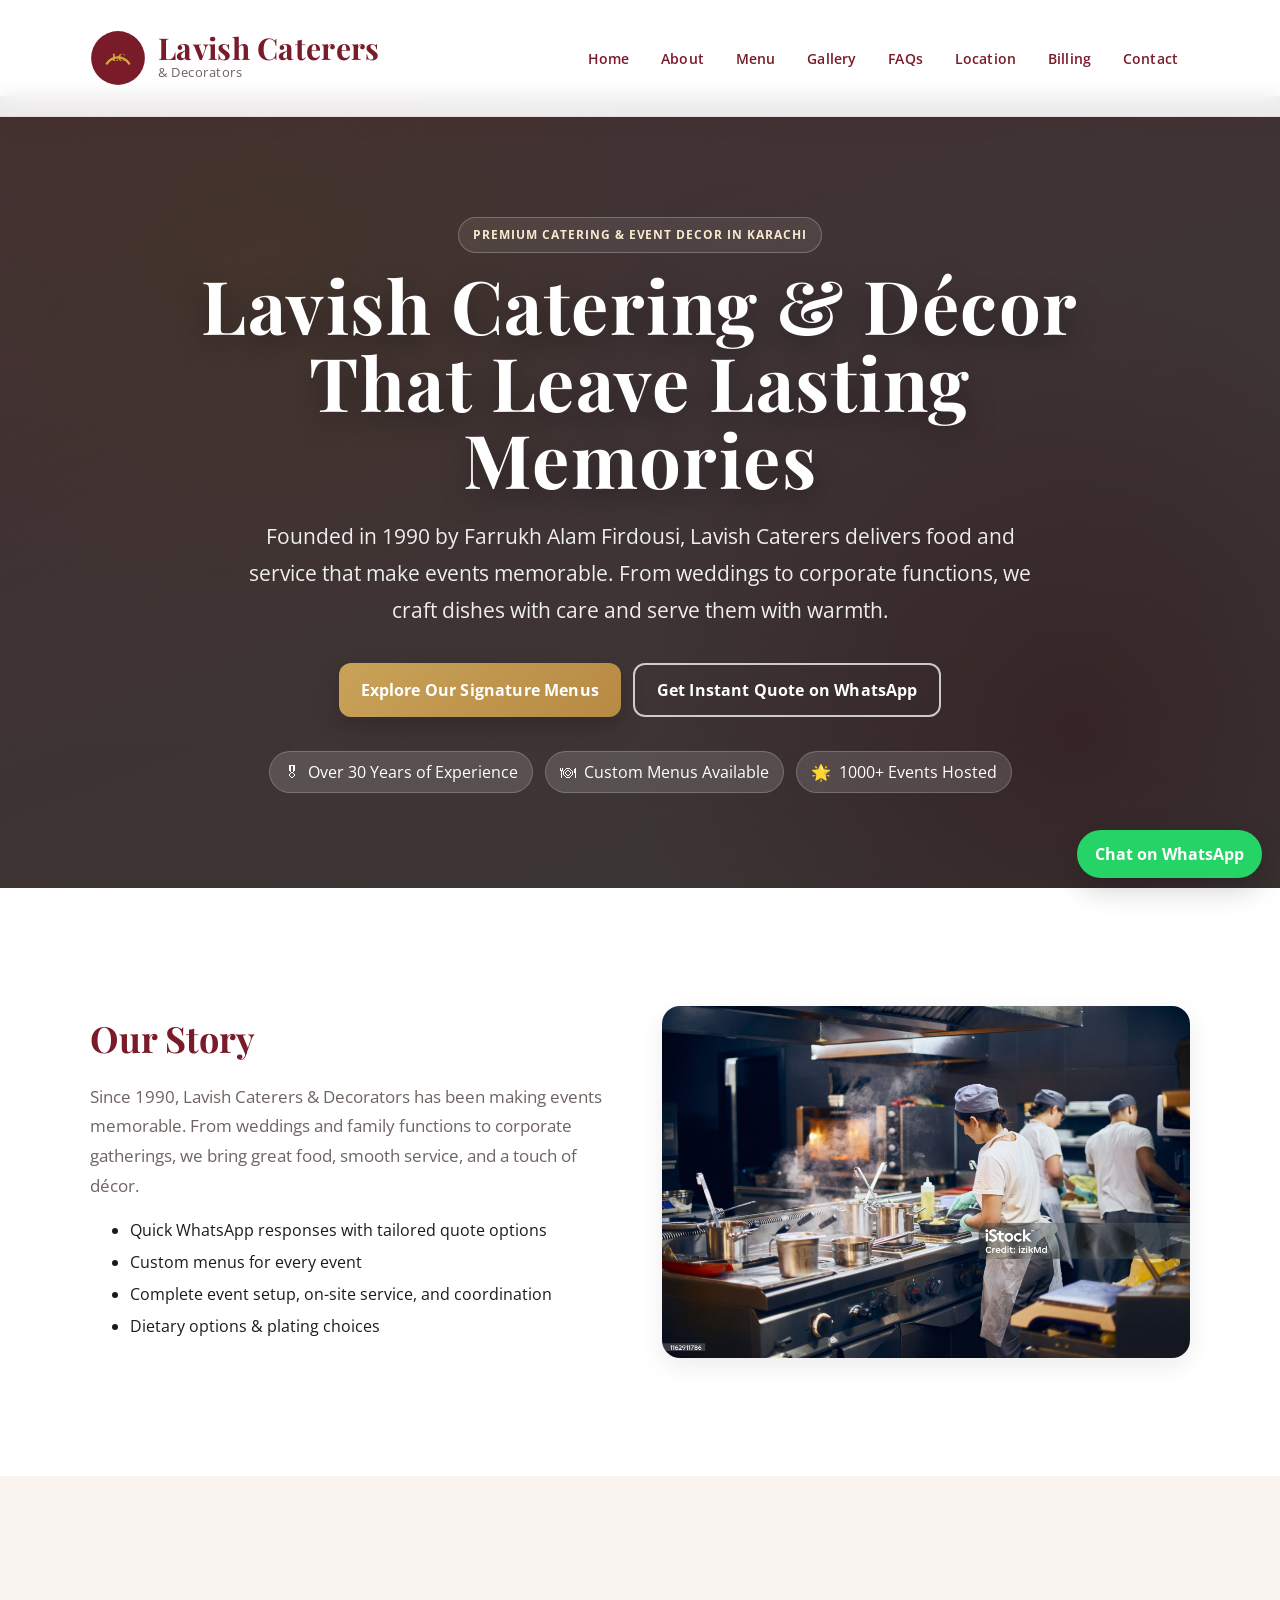
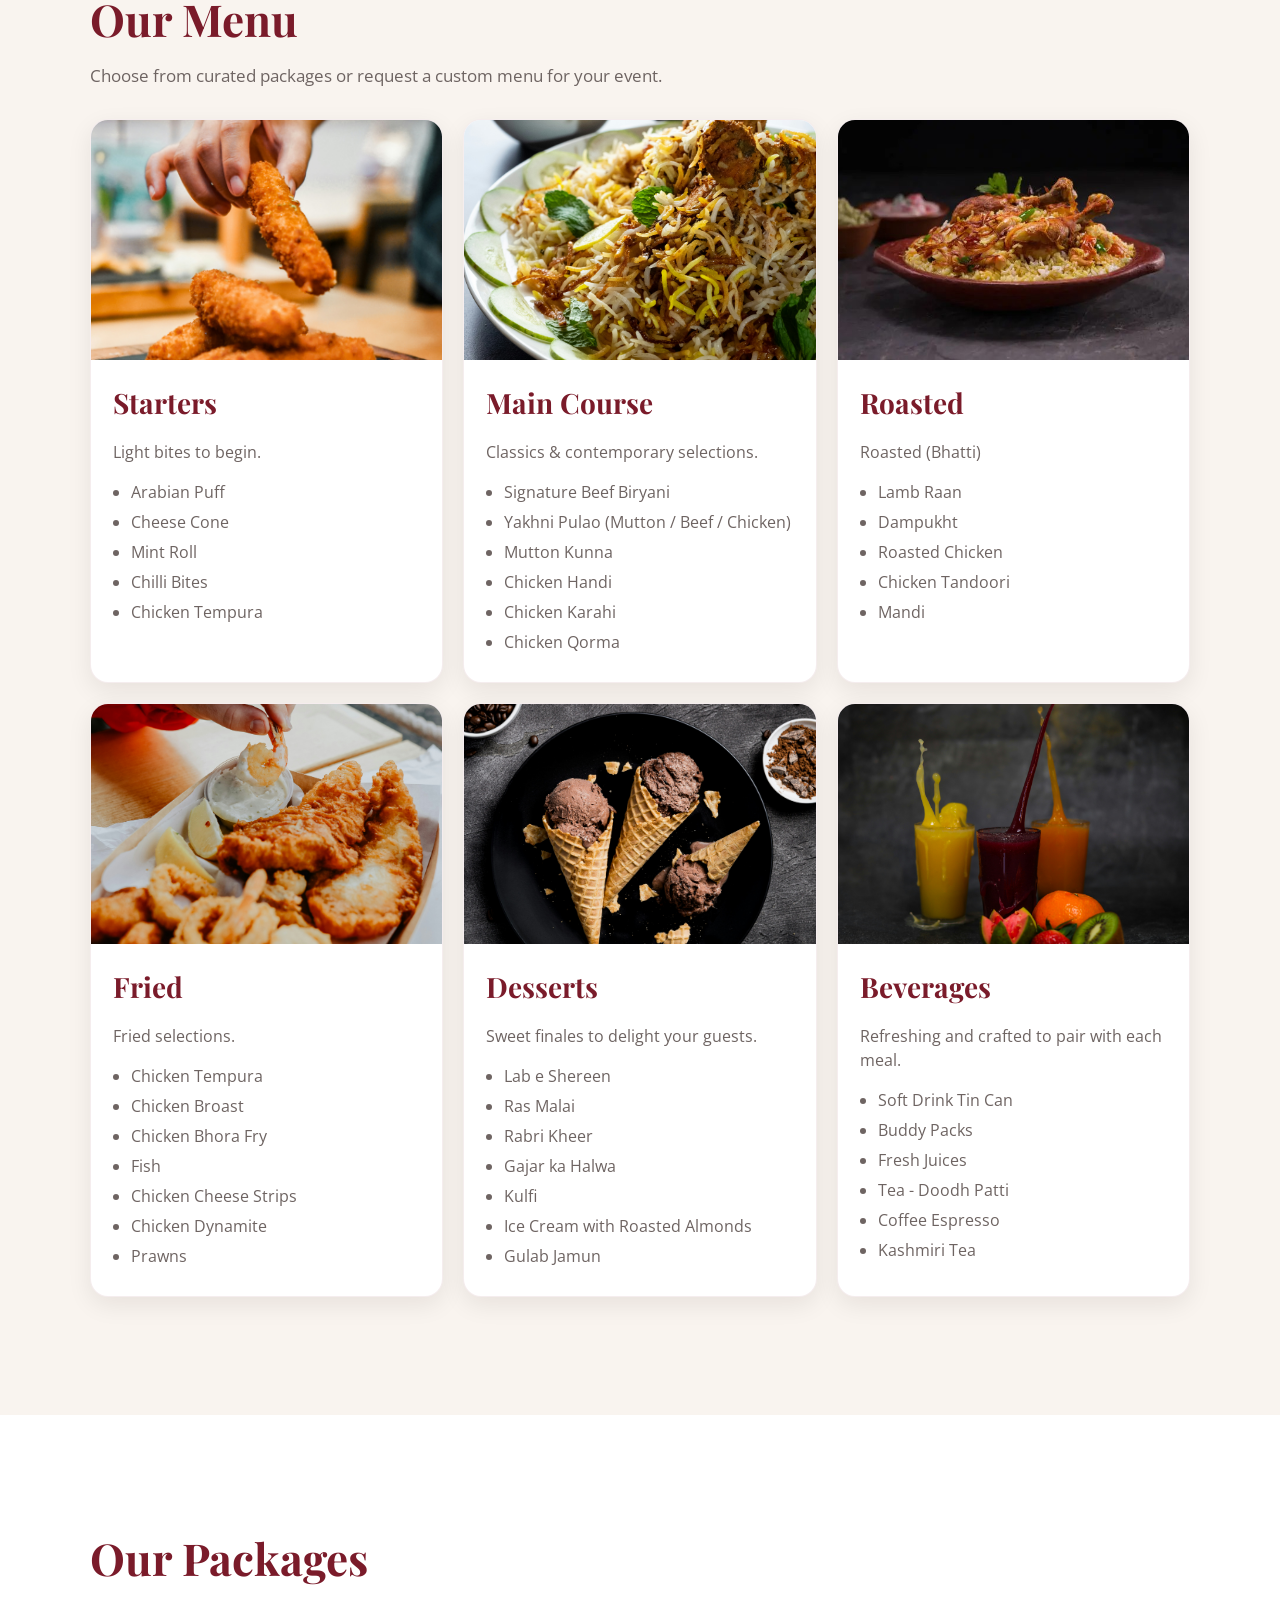
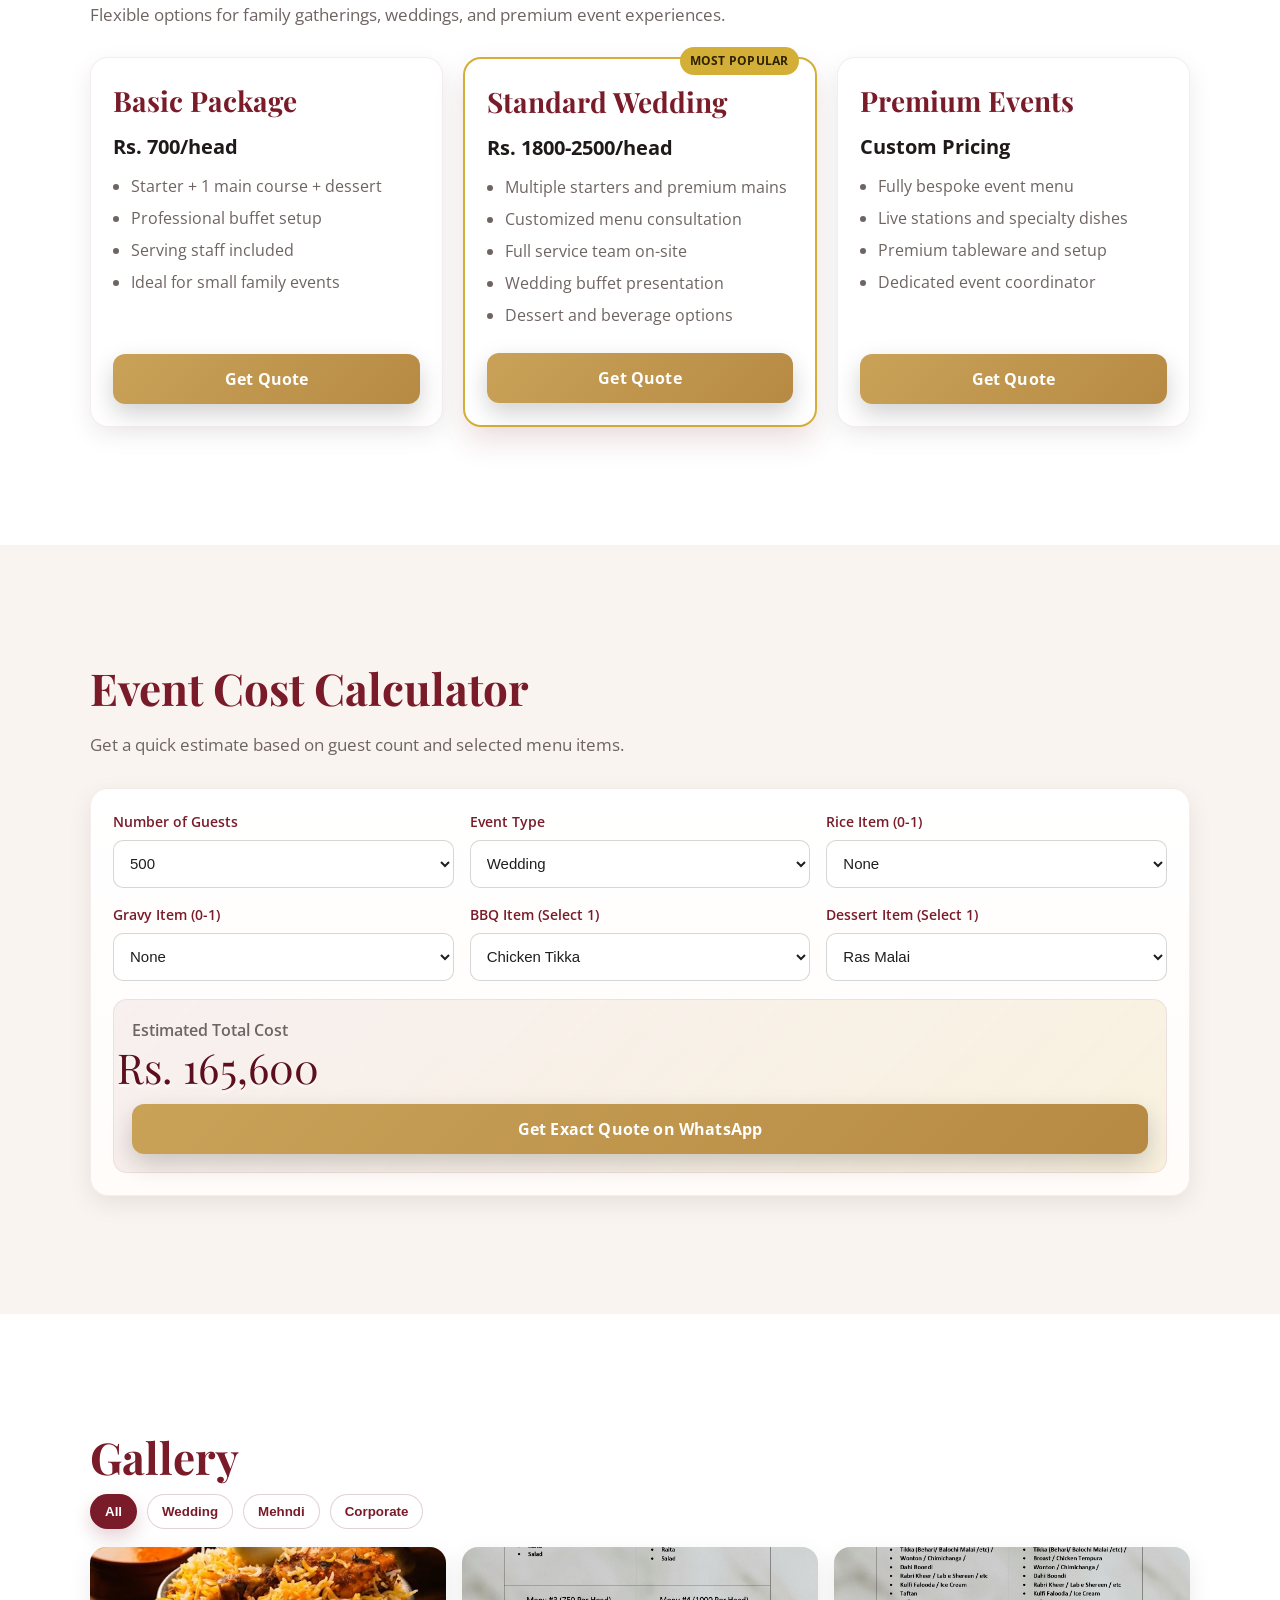
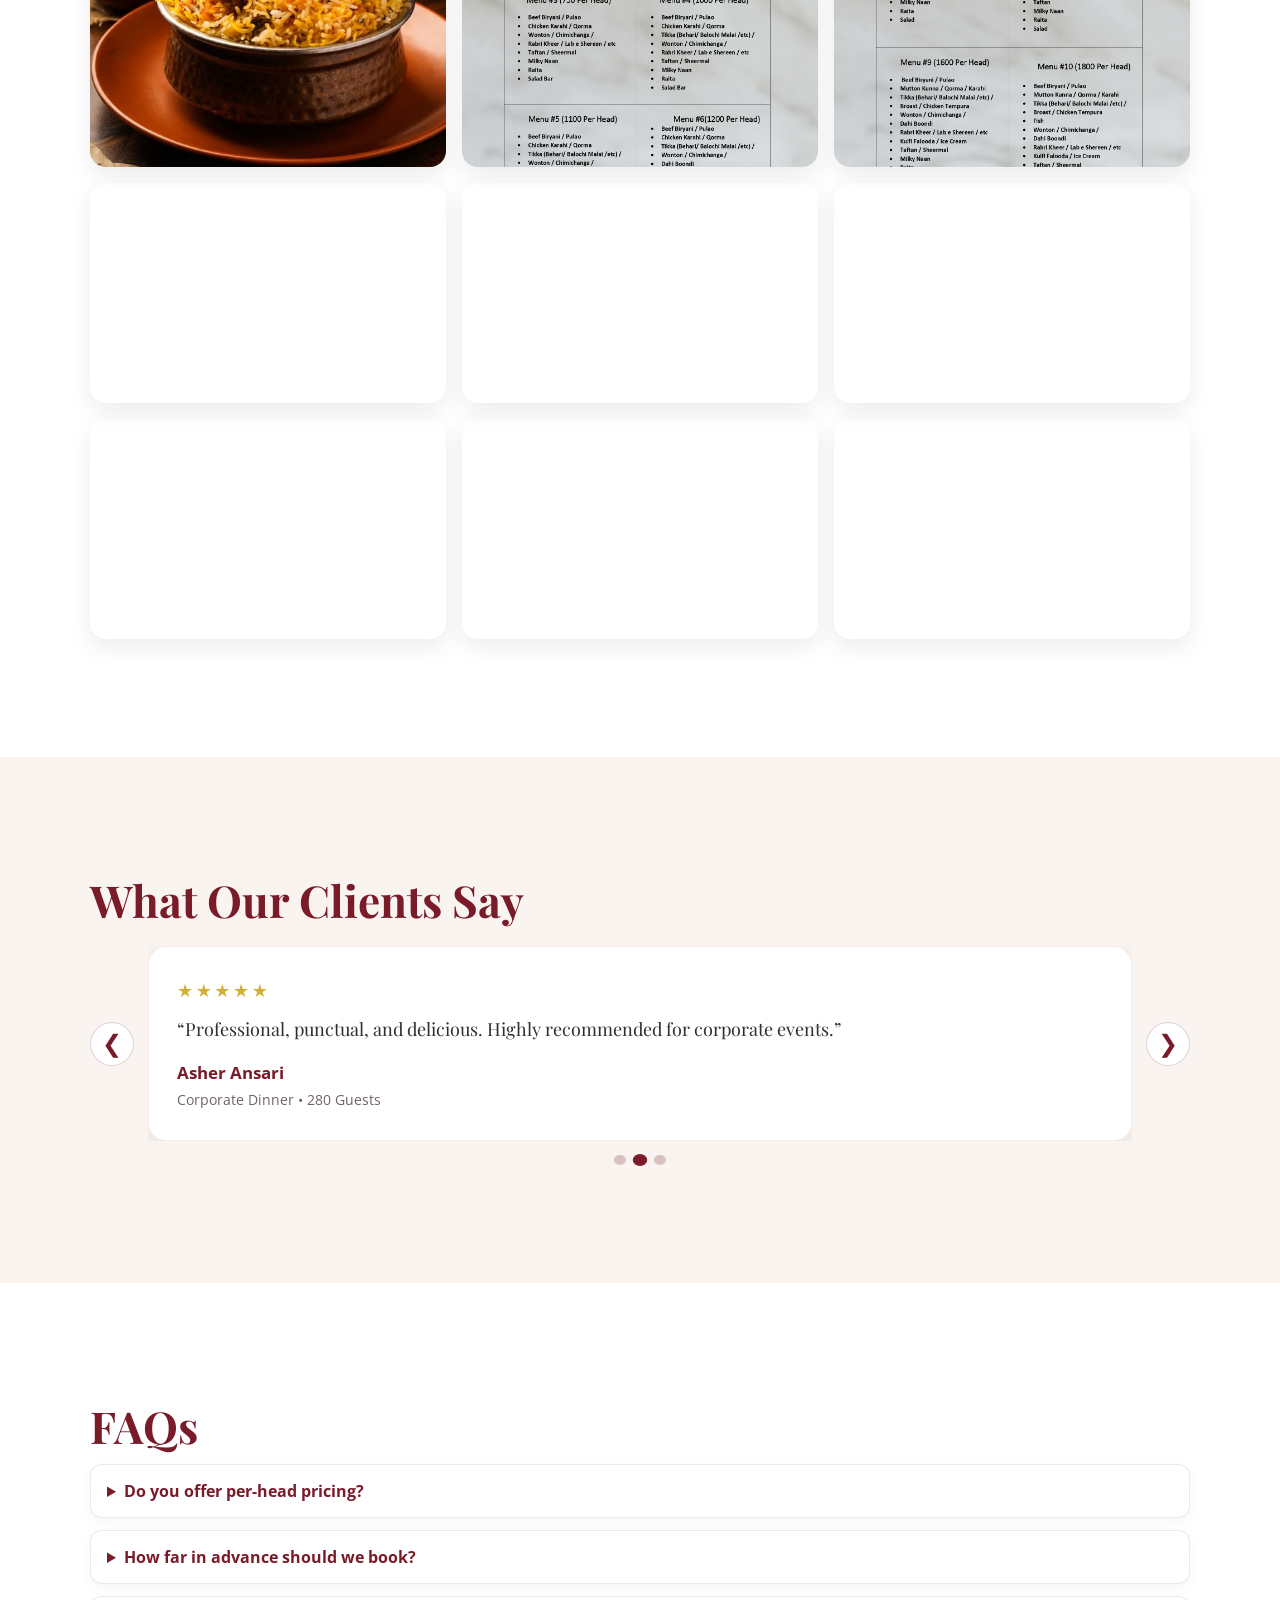
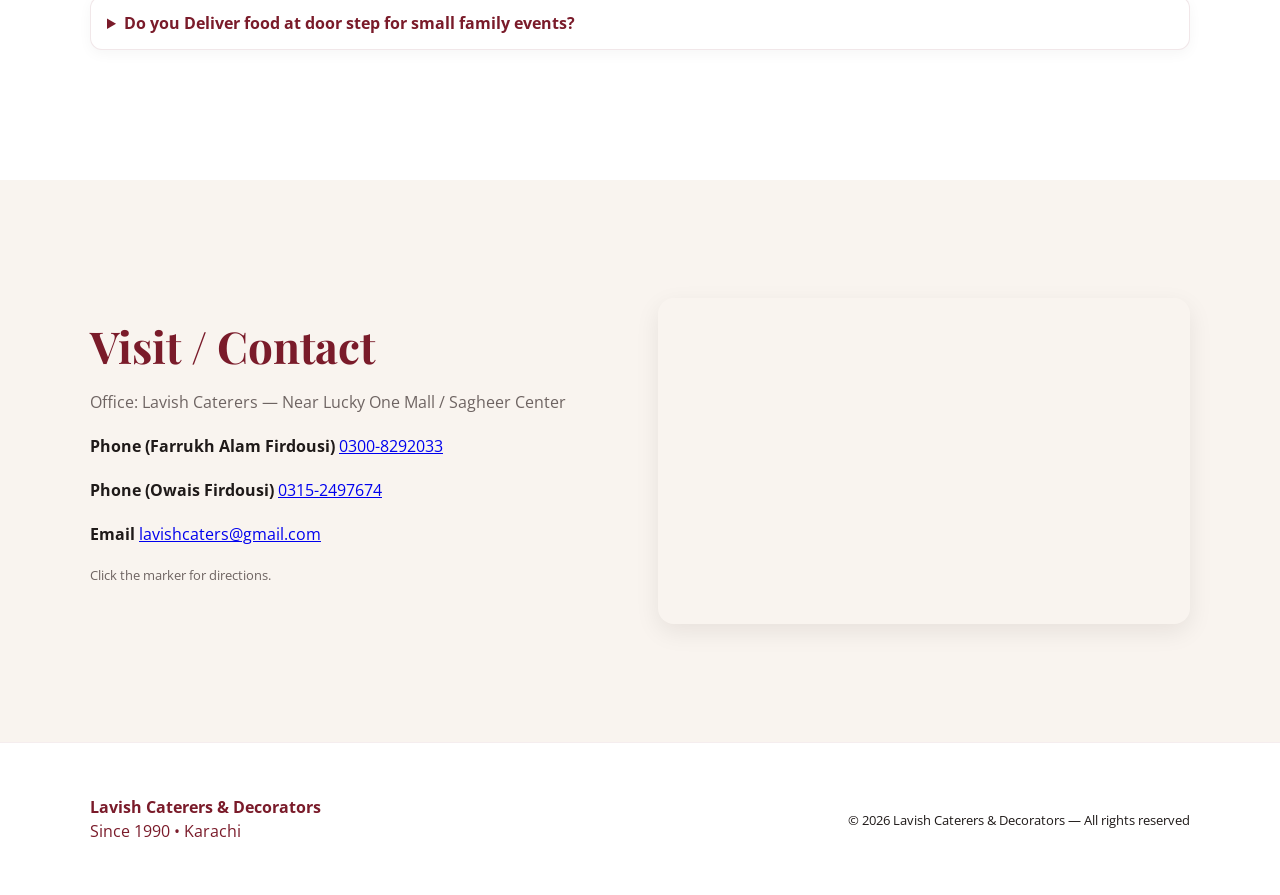
==== commit c33c5fb1: "new billing page share on whatsapp un dev" ====
--- a/index.html
+++ b/index.html
@@ -73,6 +73,7 @@
         <a href="#gallery" class="nav-link">Gallery</a>
         <a href="#faq" class="nav-link">FAQs</a>
         <a href="#location" class="nav-link">Location</a>
+        <a href="billing.html" class="nav-link">Billing</a>
         <a href="#contact" class="nav-link contact-link" id="openContact">Contact</a>
       </nav>
 
@@ -81,8 +82,9 @@
   </header>
 
   <!-- HERO (parallax) -->
-  <section class="hero">
+  <section id="home" class="hero">
     <div class="hero-inner" data-aos="fade-up">
+      <p class="hero-eyebrow">Premium Catering & Event Decor in Karachi</p>
       <h1 class="hero-title">Lavish Catering & Décor That Leave Lasting Memories</h1>
       <p class="hero-subtitle">
         Founded in 1990 by Farrukh Alam Firdousi, Lavish Caterers delivers food and service that make events memorable.
@@ -111,8 +113,9 @@
           From weddings and family functions to corporate gatherings, we bring great food, smooth service, and a touch
           of décor.</p>
         <ul class="bullets">
+          <li>Quick WhatsApp responses with tailored quote options</li>
           <li>Custom menus for every event</li>
-          <li>Experienced event setup & on-site service</li>
+          <li>Complete event setup, on-site service, and coordination</li>
           <li>Dietary options & plating choices</li>
         </ul>
       </div>
@@ -126,7 +129,7 @@
   <section id="menu" class="section section-cream" data-parallax-bg>
     <div class="wrap">
       <h2 class="section-title">Our Menu</h2>
-      <p class="muted">Choose from curated packages or request a custom menu for your event.</p>
+      <p class="muted section-intro">Choose from curated packages or request a custom menu for your event.</p>
 
       <div class="menu-grid">
         <!-- Card: Starters -->
@@ -187,7 +190,10 @@
             <ul class="menu-items">
               <li>Chicken Tempura</li>
               <li>Chicken Broast</li>
+              <li>Chicken Bhora Fry</li>
               <li>Fish</li>
+              <li>Chicken Cheese Strips</li>
+              <li>Chicken Dynamite</li>
               <li>Prawns</li>
             </ul>
           </div>
@@ -237,7 +243,7 @@
   <section id="packages" class="section section-light" data-parallax-bg>
     <div class="wrap">
       <h2 class="section-title">Our Packages</h2>
-      <p class="muted">Flexible options for family gatherings, weddings, and premium event experiences.</p>
+      <p class="muted section-intro">Flexible options for family gatherings, weddings, and premium event experiences.</p>
 
       <div id="packagesGrid" class="packages-grid"></div>
     </div>
@@ -247,7 +253,7 @@
   <section id="calculator" class="section section-cream">
     <div class="wrap">
       <h2 class="section-title">Event Cost Calculator</h2>
-      <p class="muted">Get a quick estimate based on guest count and selected menu items.</p>
+      <p class="muted section-intro">Get a quick estimate based on guest count and selected menu items.</p>
 
       <div class="calculator-card">
         <div class="calculator-grid">
--- a/assets/css/style.css
+++ b/assets/css/style.css
@@ -1,657 +1,758 @@
-:root{
-    --maroon:#7A1B2A;
-    --gold:#D4AF37;
-    --cream:#FBF6F0;
-    --muted:#6b6b6b;
-    --wrap:1100px;
-    --transition:300ms cubic-bezier(.2,.9,.3,1);
-    --shadow: 0 10px 30px rgba(122,27,42,0.06);
-  }
-  
-  *{box-sizing:border-box}
-  html,body{height:100%}
-  body{
-    margin:0;
-    font-family:"Open Sans",system-ui,-apple-system,"Segoe UI",Roboto,"Helvetica Neue",Arial;
-    background:var(--cream);
-    color:#222;
-    -webkit-font-smoothing:antialiased;
-    -moz-osx-font-smoothing:grayscale;
-    line-height:1.5;
-  }
-  
-  /* wrapper */
-  .wrap{
-    max-width:var(--wrap);
-    margin:0 auto;
-    padding:28px;
-  }
-  
-  /* header */
-  .site-header{
-    position: sticky;
-    box-shadow: 0 4px 24px rgba(122,27,42,0.08); /* subtle shadow for premium feel */
-    backdrop-filter: blur(8px); /* stronger blur for premium effect */
-    top:0;
-    z-index:30;
-    background:linear-gradient(rgba(255,255,255,0.88), rgba(255,255,255,0.72));
-    backdrop-filter: blur(4px);
-    border-bottom:1px solid rgba(0,0,0,0.04);
-  }
-  .header-inner{display:flex;align-items:center;justify-content:space-between}
-  .brand{display:flex;align-items:center;gap:12px;text-decoration:none;color:inherit}
-  .brand #logo{flex-shrink:0}
-  .brand-text .name{font-family:"Brush Script MT", serif;font-size:40px;color:var(--maroon);font-weight:700}
-  .brand-text .tag{font-size:12px;color:var(--muted)}
-  
-  /* nav */
-  .main-nav{display:flex;gap:18px;align-items:center}
-  .main-nav .nav-link{color:var(--maroon);text-decoration:none;font-weight:600;padding:8px;border-radius:6px;transition:var(--transition)}
-  .main-nav .nav-link:hover{background:linear-gradient(90deg, rgba(212,175,55,0.08), rgba(122,27,42,0.03));box-shadow:var(--shadow)}
-  .nav-toggle{display:none;background:none;border:none;font-size:22px}
-  
-  /* hero - parallax */
-.hero {
-  position: relative;
-  height: 50vh;
-  background: url('assets/images/hero-bg.jpg') center/cover no-repeat;
-  display: flex;
-  align-items: center;
-  justify-content: center;
+:root {
+  --maroon: #7a1b2a;
+  --gold: #d4af37;
+  --cream: #fbf6f0;
+  --surface: #ffffff;
+  --surface-alt: #f9f4ef;
+  --text: #1f1a19;
+  --muted: #6e6462;
+  --wrap: 1160px;
+  --radius-md: 14px;
+  --radius-lg: 18px;
+  --transition: 280ms cubic-bezier(0.2, 0.9, 0.3, 1);
+  --shadow-soft: 0 8px 24px rgba(21, 14, 12, 0.08);
+  --shadow-strong: 0 18px 42px rgba(21, 14, 12, 0.12);
+}
+
+* { box-sizing: border-box; }
+html, body { height: 100%; }
+body {
+  margin: 0;
+  font-family: "Open Sans", system-ui, -apple-system, "Segoe UI", Roboto, Arial, sans-serif;
+  color: var(--text);
+  background: linear-gradient(180deg, #fff 0%, #fcf7f2 100%);
+  line-height: 1.5;
+  -webkit-font-smoothing: antialiased;
+  -moz-osx-font-smoothing: grayscale;
+  padding-top: 96px;
+}
+
+.wrap {
+  max-width: var(--wrap);
+  margin: 0 auto;
+  padding: 30px;
+}
+
+.small { font-size: 13px; }
+.muted { color: var(--muted); }
+
+/* Header + nav */
+.site-header {
+  position: fixed;
+  top: 0;
+  left: 0;
+  right: 0;
+  z-index: 100;
+  background: rgba(255, 255, 255, 0.9);
+  backdrop-filter: blur(10px);
+  border-bottom: 1px solid rgba(122, 27, 42, 0.08);
+  box-shadow: 0 4px 20px rgba(122, 27, 42, 0.08);
+}
+.header-inner {
+  display: flex;
+  align-items: center;
+  justify-content: space-between;
+  gap: 14px;
+}
+.brand {
+  display: flex;
+  align-items: center;
+  gap: 12px;
+  text-decoration: none;
+  color: inherit;
+}
+.brand #logo { flex-shrink: 0; }
+.brand-text .name {
+  font-family: "Playfair Display", serif;
+  font-size: 30px;
+  line-height: 1;
+  letter-spacing: 0.01em;
+  color: var(--maroon);
+  font-weight: 700;
+}
+.brand-text .tag {
+  font-size: 13px;
+  color: var(--muted);
+  letter-spacing: 0.04em;
+}
+
+.main-nav {
+  display: flex;
+  align-items: center;
+  gap: 8px;
+}
+.main-nav .nav-link {
+  color: var(--maroon);
+  text-decoration: none;
+  font-weight: 600;
+  font-size: 14px;
+  letter-spacing: 0.01em;
+  padding: 10px 12px;
+  border-radius: 999px;
+  transition: var(--transition);
+}
+.main-nav .nav-link:hover {
+  background: rgba(122, 27, 42, 0.06);
+}
+.nav-toggle {
+  display: none;
+  border: none;
+  background: transparent;
+  font-size: 24px;
+  color: var(--maroon);
+}
+
+/* Sections + typography */
+.section { padding: 88px 0; }
+.section-light { background: var(--surface); }
+.section-cream { background: var(--surface-alt); }
+.section-title {
+  margin: 0 0 12px;
+  font-family: "Playfair Display", serif;
+  color: var(--maroon);
+  font-size: clamp(30px, 4vw, 44px);
+  line-height: 1.15;
+}
+.section-intro {
+  max-width: 680px;
+  margin-bottom: 28px;
+  font-size: 17px;
+  line-height: 1.7;
+}
+.lead {
+  font-size: 17px;
+  line-height: 1.75;
+  color: var(--muted);
+}
+
+/* Buttons */
+.btn {
+  display: inline-flex;
+  align-items: center;
+  justify-content: center;
+  min-height: 48px;
+  padding: 13px 22px;
+  border: none;
+  border-radius: 12px;
+  cursor: pointer;
+  font-weight: 700;
   text-align: center;
-  color: #fff;
-}
-.hero::before {
-  content: '';
-  position: absolute;
-  inset: 0;
-  background: rgba(0, 0, 0, 0.62); /* Darker overlay for readability */
-}
-
-  .hero::after{
-    content:"";position:absolute;inset:0;background:linear-gradient(160deg, rgba(122,27,42,0.48), rgba(0,0,0,0.35));
-    mix-blend-mode:multiply;
-  }
- .hero-inner {
-  position: relative;
-  z-index: 1;
-  max-width: 900px;
-  padding: 0 20px;
-  animation: heroFadeUp 900ms ease-out both;
-}
-
-.hero-subtitle {
-  font-size: 1.25rem;
-  margin-bottom: 2rem;
-}
-
-.hero-buttons a {
-  margin: 0 10px;
-  min-height: 48px;
-  padding: 12px 24px;
-  border-radius: 14px;
+  letter-spacing: 0.01em;
   text-decoration: none;
-  transition: transform 0.3s ease, box-shadow 0.3s ease, background-color 0.3s ease, color 0.3s ease;
-}
-
-.food-bg-section {
-  position: relative;
-  background-image: url('https://picsum.photos/seed/foodbg/1600/900'); /* replace with a food-related image URL */
-  background-size: cover;
-  background-position: center;
-  padding: 4rem 2rem;
-}
-
-.food-bg-section::before {
-  content: "";
-  position: absolute;
-  inset: 0;
-  background-color: rgba(0, 0, 0, 0.4); /* 40% black overlay */
-  z-index: 1;
-}
-
-.food-bg-content {
-  position: relative;
-  z-index: 2;
-  color: white;
-  text-align: center;
-}
-
+  transition: transform var(--transition), box-shadow var(--transition), background-color var(--transition), color var(--transition);
+}
 .btn-primary {
-  background: #c59d5f;
+  background: linear-gradient(135deg, #c9a258, #b78a43);
   color: #fff;
   box-shadow: 0 10px 24px rgba(0, 0, 0, 0.18);
 }
-
 .btn-primary:hover {
-  background: #b3874d;
   transform: translateY(-2px);
   box-shadow: 0 14px 28px rgba(0, 0, 0, 0.24);
 }
-
 .btn-outline-light {
-  border: 2px solid #fff;
+  border: 2px solid rgba(255, 255, 255, 0.75);
   color: #fff;
 }
-
 .btn-outline-light:hover {
   background: #fff;
   color: #000;
   transform: translateY(-2px);
-  box-shadow: 0 14px 28px rgba(0, 0, 0, 0.2);
-}
-
+}
+
+/* Hero */
+.hero {
+  position: relative;
+  min-height: 88vh;
+  padding: 110px 0 84px;
+  background: url("assets/images/hero-bg.jpg") center/cover no-repeat;
+  display: flex;
+  align-items: center;
+  justify-content: center;
+  text-align: center;
+  color: #fff;
+}
+.hero::before {
+  content: "";
+  position: absolute;
+  inset: 0;
+  background: rgba(14, 8, 8, 0.68);
+}
+.hero::after {
+  content: "";
+  position: absolute;
+  inset: 0;
+  background:
+    radial-gradient(circle at 20% 18%, rgba(212, 175, 55, 0.22), transparent 34%),
+    radial-gradient(circle at 84% 80%, rgba(122, 27, 42, 0.4), transparent 36%),
+    linear-gradient(160deg, rgba(122, 27, 42, 0.5), rgba(0, 0, 0, 0.35));
+  mix-blend-mode: multiply;
+}
+.hero-inner {
+  position: relative;
+  z-index: 1;
+  max-width: 1020px;
+  padding: 0 20px;
+  animation: heroFadeUp 900ms ease-out both;
+}
+.hero-eyebrow {
+  display: inline-block;
+  margin: 0 0 14px;
+  padding: 8px 14px;
+  border-radius: 999px;
+  font-size: 12px;
+  font-weight: 700;
+  letter-spacing: 0.08em;
+  text-transform: uppercase;
+  color: #f8ead0;
+  border: 1px solid rgba(255, 255, 255, 0.24);
+  background: rgba(255, 255, 255, 0.08);
+}
+.hero-title {
+  margin: 0 0 20px;
+  font-family: "Playfair Display", serif;
+  font-size: clamp(42px, 6vw, 74px);
+  line-height: 1.04;
+  letter-spacing: 0.02em;
+  text-shadow: 0 10px 30px rgba(0, 0, 0, 0.38);
+}
+.hero-subtitle {
+  max-width: 820px;
+  margin: 0 auto 34px;
+  font-size: clamp(17px, 2vw, 21px);
+  line-height: 1.75;
+  color: rgba(255, 255, 255, 0.92);
+}
+.hero-buttons {
+  display: flex;
+  justify-content: center;
+  flex-wrap: wrap;
+  gap: 12px;
+}
+.hero-buttons .btn {
+  min-width: 240px;
+}
 .hero-trust {
-  display: flex;
-  justify-content: center;
-  margin-top: 2rem;
-  gap: 2rem;
-  font-size: 1rem;
-}
-
+  margin-top: 34px;
+  display: flex;
+  justify-content: center;
+  gap: 12px;
+  flex-wrap: wrap;
+}
 .hero-trust div {
   display: flex;
   align-items: center;
-  gap: 0.5rem;
-}
-
-  .hero-title{font-family:"Playfair Display", serif;font-size:56px;line-height:1.2;margin:0 0 18px;letter-spacing:0.02em}
-  .hero-sub{font-size:18px;margin:0 0 18px;opacity:0.95}
-  .hero-cta{display:flex;gap:12px;justify-content:center}
-  .btn{display:inline-flex;align-items:center;justify-content:center;min-height:48px;padding:12px 22px;border-radius:14px;border:none;cursor:pointer;font-weight:700;text-align:center;transition:transform var(--transition), box-shadow var(--transition), background-color var(--transition), color var(--transition)}
-  .btn.primary{background:var(--maroon);color:white;box-shadow:0 10px 30px rgba(122,27,42,0.18)}
-  .btn.primary:hover{transform:translateY(-4px)}
-  .btn.outline{background:transparent;color:var(--maroon);border:2px solid rgba(122,27,42,0.08)}
-  
-  /* sections */
-  .section{padding:72px 0}
-  .section-title{font-family:"Playfair Display", serif;color:var(--maroon);font-size:30px;margin:0 0 8px}
-  .section-cream{background:var(--cream)}
-  .section-light{background:#fff}
-  .lead{font-size:16px;color:var(--muted)}
-  
-  /* two column */
-  .two-col{display:grid;grid-template-columns:1fr 1fr;gap:28px;align-items:center}
-  
-  /* about */
-  .about-grid .about-photo img{width:100%;border-radius:12px;box-shadow:var(--shadow);display:block}
-  
-  /* menu grid - big photo cards */
-  .menu-grid{
-    display:grid;
-    grid-template-columns:repeat(3,1fr);
-    gap:20px;
-    margin-top:20px;
+  gap: 8px;
+  background: rgba(255, 255, 255, 0.14);
+  border: 1px solid rgba(255, 255, 255, 0.2);
+  border-radius: 999px;
+  padding: 8px 14px;
+}
+
+/* Layout blocks */
+.two-col {
+  display: grid;
+  grid-template-columns: 1fr 1fr;
+  gap: 44px;
+  align-items: center;
+}
+.about-text h2 {
+  margin: 0 0 10px;
+  color: var(--maroon);
+  font-family: "Playfair Display", serif;
+  font-size: 36px;
+}
+.about-grid .about-photo img {
+  width: 100%;
+  border-radius: var(--radius-lg);
+  box-shadow: var(--shadow-soft);
+  display: block;
+}
+.bullets li { margin-bottom: 8px; }
+
+/* Cards (shared) */
+.menu-card,
+.package-card,
+.calculator-card,
+.testimonial-card {
+  background: #fff;
+  border-radius: var(--radius-lg);
+  border: 1px solid rgba(122, 27, 42, 0.08);
+  box-shadow: var(--shadow-soft);
+  transition: transform var(--transition), box-shadow var(--transition);
+}
+.menu-card:hover,
+.package-card:hover,
+.calculator-card:hover,
+.testimonial-card:hover {
+  transform: translateY(-4px);
+  box-shadow: var(--shadow-strong);
+}
+
+/* Menu */
+.menu-grid {
+  display: grid;
+  grid-template-columns: repeat(3, 1fr);
+  gap: 20px;
+  margin-top: 20px;
+}
+.menu-card { overflow: hidden; display: flex; flex-direction: column; }
+.menu-card img {
+  width: 100%;
+  height: 240px;
+  object-fit: cover;
+  display: block;
+  transition: transform 600ms ease;
+}
+.menu-card:hover img { transform: scale(1.05); }
+.menu-body { padding: 22px; }
+.menu-body h3 {
+  margin: 0 0 6px;
+  color: var(--maroon);
+  font-family: "Playfair Display", serif;
+  font-size: 28px;
+}
+.menu-items {
+  margin: 8px 0 0;
+  padding-left: 18px;
+  color: var(--muted);
+}
+.menu-items li { margin-bottom: 6px; }
+
+/* Packages */
+.packages-grid {
+  display: grid;
+  grid-template-columns: repeat(3, 1fr);
+  gap: 20px;
+  margin-top: 22px;
+}
+.package-card { padding: 22px; display: flex; flex-direction: column; gap: 10px; position: relative; }
+.package-card h3 {
+  margin: 0;
+  color: var(--maroon);
+  font-family: "Playfair Display", serif;
+  font-size: 28px;
+}
+.package-price { margin: 0; font-weight: 700; font-size: 20px; }
+.package-features {
+  margin: 2px 0 8px;
+  padding-left: 18px;
+  color: var(--muted);
+  flex-grow: 1;
+}
+.package-features li { margin-bottom: 8px; }
+.package-btn { width: 100%; }
+.package-popular {
+  border: 2px solid var(--gold);
+  box-shadow: 0 14px 30px rgba(122, 27, 42, 0.14);
+}
+.popular-badge {
+  position: absolute;
+  top: -12px;
+  right: 16px;
+  background: var(--gold);
+  color: #2e2200;
+  font-size: 12px;
+  font-weight: 700;
+  padding: 5px 10px;
+  border-radius: 999px;
+  letter-spacing: 0.02em;
+  text-transform: uppercase;
+}
+
+/* Calculator */
+.calculator-card {
+  margin-top: 22px;
+  padding: 22px;
+  background: linear-gradient(180deg, #fff 0%, #fffcfa 100%);
+}
+.calculator-grid {
+  display: grid;
+  grid-template-columns: repeat(3, 1fr);
+  gap: 16px;
+}
+.calc-field { display: flex; flex-direction: column; gap: 8px; }
+.calc-field label { color: var(--maroon); font-weight: 600; font-size: 14px; }
+.calc-select {
+  min-height: 48px;
+  border: 1px solid rgba(0, 0, 0, 0.16);
+  border-radius: 10px;
+  padding: 10px 12px;
+  font-size: 15px;
+  background: #fff;
+  color: #1f1f1f;
+  transition: border-color 200ms ease, box-shadow 200ms ease;
+}
+.calc-select:focus {
+  outline: none;
+  border-color: var(--maroon);
+  box-shadow: 0 0 0 4px rgba(122, 27, 42, 0.12);
+}
+.calc-result-wrap {
+  margin-top: 18px;
+  padding: 18px;
+  border-radius: 14px;
+  background: linear-gradient(135deg, rgba(122, 27, 42, 0.06), rgba(212, 175, 55, 0.14));
+  border: 1px solid rgba(122, 27, 42, 0.08);
+}
+.calc-result-label { margin: 0 0 4px; color: var(--muted); font-weight: 600; }
+.calc-result-value {
+  margin: 0 0 14px;
+  font-size: 40px;
+  line-height: 1.1;
+  font-family: "Playfair Display", serif;
+  color: var(--maroon);
+  text-shadow: 0 2px 0 rgba(255, 255, 255, 0.7);
+  transition: transform 220ms ease, color 220ms ease;
+}
+.calc-result-value.updated { transform: scale(1.03); color: #5d0f1d; }
+.calc-quote-btn { width: 100%; }
+
+/* Gallery */
+.gallery-filters {
+  display: flex;
+  gap: 10px;
+  flex-wrap: wrap;
+  margin-top: 12px;
+}
+.gallery-filter {
+  border: 1px solid rgba(122, 27, 42, 0.2);
+  background: #fff;
+  color: var(--maroon);
+  border-radius: 999px;
+  padding: 9px 14px;
+  font-weight: 700;
+  cursor: pointer;
+  transition: all 220ms ease;
+}
+.gallery-filter:hover,
+.gallery-filter.active {
+  background: var(--maroon);
+  color: #fff;
+  box-shadow: 0 8px 18px rgba(122, 27, 42, 0.2);
+}
+.gallery-grid {
+  display: grid;
+  grid-template-columns: repeat(3, 1fr);
+  gap: 16px;
+  margin-top: 18px;
+}
+.gallery-item {
+  position: relative;
+  border-radius: 16px;
+  overflow: hidden;
+  box-shadow: var(--shadow-soft);
+  transition: transform var(--transition), box-shadow var(--transition), opacity 220ms ease;
+}
+.gallery-item img {
+  width: 100%;
+  height: 220px;
+  object-fit: cover;
+  display: block;
+  cursor: pointer;
+  transition: transform 320ms ease;
+}
+.gallery-item:hover img { transform: scale(1.06); }
+.gallery-item:hover { box-shadow: var(--shadow-strong); }
+.gallery-overlay {
+  position: absolute;
+  inset: auto 0 0 0;
+  padding: 18px 12px 10px;
+  background: linear-gradient(to top, rgba(0, 0, 0, 0.7), rgba(0, 0, 0, 0));
+  color: #fff;
+  font-weight: 700;
+  letter-spacing: 0.02em;
+  opacity: 0;
+  transform: translateY(8px);
+  transition: opacity 260ms ease, transform 260ms ease;
+  pointer-events: none;
+}
+.gallery-item:hover .gallery-overlay { opacity: 1; transform: translateY(0); }
+.gallery-item.hidden { display: none; }
+
+/* Testimonials */
+.testimonials-carousel {
+  margin-top: 20px;
+  position: relative;
+  display: flex;
+  align-items: center;
+  gap: 14px;
+}
+.testimonial-track { flex: 1; overflow: hidden; position: relative; }
+.testimonial-card { display: none; padding: 30px 28px; }
+.testimonial-card.active { display: block; animation: testimonialFade 420ms ease both; }
+.testimonial-rating {
+  color: var(--gold);
+  letter-spacing: 0.14em;
+  font-size: 18px;
+  margin-bottom: 10px;
+}
+.testimonial-text {
+  margin: 0 0 14px;
+  color: #2f2f2f;
+  font-size: 18px;
+  line-height: 1.75;
+  font-family: "Playfair Display", serif;
+}
+.testimonial-client {
+  color: var(--maroon);
+  font-weight: 700;
+  font-size: 17px;
+  margin-bottom: 4px;
+}
+.testimonial-meta { color: var(--muted); font-size: 14px; }
+.testimonial-arrow {
+  width: 44px;
+  min-width: 44px;
+  height: 44px;
+  border-radius: 999px;
+  border: 1px solid rgba(122, 27, 42, 0.2);
+  background: #fff;
+  color: var(--maroon);
+  font-size: 24px;
+  cursor: pointer;
+  display: inline-flex;
+  align-items: center;
+  justify-content: center;
+  transition: transform 250ms ease, box-shadow 250ms ease, background-color 250ms ease;
+}
+.testimonial-arrow:hover {
+  transform: translateY(-2px);
+  box-shadow: 0 8px 20px rgba(0, 0, 0, 0.14);
+}
+.testimonial-dots {
+  margin-top: 14px;
+  display: flex;
+  justify-content: center;
+  align-items: center;
+  gap: 8px;
+}
+.testimonial-dot {
+  width: 10px;
+  height: 10px;
+  border-radius: 50%;
+  border: none;
+  background: rgba(122, 27, 42, 0.24);
+  cursor: pointer;
+}
+.testimonial-dot.active { transform: scale(1.2); background: var(--maroon); }
+
+/* FAQ */
+#faq details {
+  background: #fff;
+  border: 1px solid rgba(122, 27, 42, 0.1);
+  border-radius: 12px;
+  padding: 14px 16px;
+  margin-bottom: 12px;
+  box-shadow: 0 4px 14px rgba(0, 0, 0, 0.04);
+}
+#faq summary {
+  color: var(--maroon);
+  font-weight: 700;
+  cursor: pointer;
+}
+#faq details p { margin: 10px 0 0; color: var(--muted); line-height: 1.7; }
+
+/* Location + footer */
+#location .wrap { gap: 36px; }
+#location p { line-height: 1.75; }
+.map-wrap { border-radius: 16px; overflow: hidden; box-shadow: var(--shadow-soft); }
+.site-footer {
+  background: #fff;
+  border-top: 1px solid rgba(122, 27, 42, 0.08);
+  padding: 22px 0;
+}
+.site-footer .wrap {
+  display: flex;
+  justify-content: space-between;
+  align-items: center;
+  gap: 10px;
+  padding-top: 30px;
+  padding-bottom: 30px;
+}
+.footer-left { color: var(--maroon); }
+
+/* Lightbox */
+.lightbox {
+  position: fixed;
+  inset: 0;
+  display: none;
+  align-items: center;
+  justify-content: center;
+  background: rgba(0, 0, 0, 0.75);
+  z-index: 80;
+  opacity: 0;
+  transition: opacity 250ms ease;
+}
+.lightbox.open { display: flex; opacity: 1; }
+.lightbox img {
+  max-width: 90%;
+  max-height: 80%;
+  border-radius: 8px;
+  transform: scale(0.96);
+  transition: transform 280ms ease;
+}
+.lightbox.open img { transform: scale(1); }
+.lightbox-close {
+  position: absolute;
+  top: 18px;
+  right: 22px;
+  font-size: 30px;
+  color: #fff;
+  background: none;
+  border: none;
+  cursor: pointer;
+}
+.lightbox-nav {
+  position: absolute;
+  top: 50%;
+  transform: translateY(-50%);
+  width: 46px;
+  height: 46px;
+  border-radius: 999px;
+  border: 1px solid rgba(255, 255, 255, 0.35);
+  background: rgba(0, 0, 0, 0.35);
+  color: #fff;
+  font-size: 24px;
+  cursor: pointer;
+}
+.lightbox-prev { left: 22px; }
+.lightbox-next { right: 22px; }
+
+/* Modal + floating CTA */
+.modal {
+  position: fixed;
+  inset: 0;
+  display: none;
+  align-items: center;
+  justify-content: center;
+  background: rgba(0, 0, 0, 0.5);
+  z-index: 90;
+}
+.modal-content {
+  width: 100%;
+  max-width: 520px;
+  background: #fff;
+  border-radius: 12px;
+  padding: 22px;
+  box-shadow: var(--shadow-soft);
+  position: relative;
+}
+.modal-close {
+  position: absolute;
+  top: 10px;
+  right: 12px;
+  background: none;
+  border: none;
+  font-size: 26px;
+  cursor: pointer;
+}
+.book-float {
+  position: fixed;
+  right: 18px;
+  bottom: 22px;
+  color: #fff;
+  min-height: 48px;
+  padding: 12px 18px;
+  border-radius: 999px;
+  box-shadow: 0 10px 30px rgba(0, 0, 0, 0.2);
+  z-index: 95;
+  cursor: pointer;
+  font-weight: 700;
+  text-decoration: none;
+  display: inline-flex;
+  align-items: center;
+  justify-content: center;
+}
+.whatsapp-float {
+  background: #25d366;
+  animation: whatsappPulse 2.2s ease-in-out infinite;
+}
+
+/* Animations */
+@keyframes heroFadeUp {
+  from { opacity: 0; transform: translateY(16px); }
+  to { opacity: 1; transform: translateY(0); }
+}
+@keyframes testimonialFade {
+  from { opacity: 0; transform: translateY(8px); }
+  to { opacity: 1; transform: translateY(0); }
+}
+@keyframes whatsappPulse {
+  0% { box-shadow: 0 0 0 0 rgba(37, 211, 102, 0.42); }
+  70% { box-shadow: 0 0 0 12px rgba(37, 211, 102, 0); }
+  100% { box-shadow: 0 0 0 0 rgba(37, 211, 102, 0); }
+}
+
+/* Responsive */
+@media (max-width: 1000px) {
+  body { padding-top: 88px; }
+  .section { padding: 72px 0; }
+  .two-col { grid-template-columns: 1fr; gap: 24px; }
+  .menu-grid,
+  .packages-grid,
+  .calculator-grid,
+  .gallery-grid { grid-template-columns: repeat(2, 1fr); }
+  .nav-toggle { display: block; }
+  .main-nav {
+    display: none;
+    position: absolute;
+    top: 76px;
+    right: 18px;
+    background: #fff;
+    border: 1px solid rgba(122, 27, 42, 0.08);
+    box-shadow: var(--shadow-soft);
+    border-radius: 12px;
+    padding: 10px;
+    flex-direction: column;
+    align-items: stretch;
   }
-  .menu-card{background:white;border-radius:12px;overflow:hidden;box-shadow:var(--shadow);display:flex;flex-direction:column;transition:transform 300ms ease, box-shadow 300ms ease}
-  .menu-card img{width:100%;height:240px;object-fit:cover;display:block;transition:transform 600ms ease}
-  .menu-card:hover{transform:translateY(-8px)}
-  .menu-card:hover img{transform:scale(1.05)}
-  .menu-body{padding:18px}
-  .menu-body h3{margin:0 0 6px;font-family:"Playfair Display", serif;color:var(--maroon)}
-  .menu-items{margin:8px 0 0;padding-left:18px;color:var(--muted)}
-  .menu-items li{margin-bottom:6px}
-
-  /* packages */
-  .packages-grid{
-    display:grid;
-    grid-template-columns:repeat(3,1fr);
-    gap:20px;
-    margin-top:22px;
+  .main-nav.open { display: flex; }
+  .hero {
+    min-height: 76vh;
+    padding: 92px 0 72px;
   }
-  .package-card{
-    position:relative;
-    background:#fff;
-    border:1px solid rgba(122,27,42,0.08);
-    border-radius:14px;
-    padding:22px 18px 18px;
-    box-shadow:0 8px 22px rgba(0,0,0,0.06);
-    transition:transform 280ms ease, box-shadow 280ms ease, border-color 280ms ease;
-    display:flex;
-    flex-direction:column;
-    gap:10px;
+}
+
+@media (max-width: 640px) {
+  body { padding-top: 82px; }
+  .wrap { padding: 20px; }
+  .section { padding: 58px 0; }
+  .hero { min-height: 620px; padding-top: 78px; }
+  .hero-trust { justify-content: center; }
+  .hero-trust div { width: 100%; justify-content: center; }
+  .hero-eyebrow {
+    font-size: 11px;
+    letter-spacing: 0.07em;
   }
-  .package-card:hover{
-    transform:translateY(-6px);
-    box-shadow:0 16px 30px rgba(0,0,0,0.12);
+  .hero-subtitle {
+    margin-bottom: 24px;
+    line-height: 1.65;
   }
-  .package-card h3{
-    margin:0;
-    font-family:"Playfair Display", serif;
-    color:var(--maroon);
-    font-size:26px;
+  .hero-buttons .btn {
+    min-width: 100%;
   }
-  .package-price{
-    margin:0;
-    font-weight:700;
-    color:#1f1f1f;
-    font-size:20px;
-  }
-  .package-features{
-    margin:2px 0 8px;
-    padding-left:18px;
-    color:var(--muted);
-    flex-grow:1;
-  }
-  .package-features li{
-    margin-bottom:8px;
-  }
-  .package-btn{
-    width:100%;
-  }
-  .package-popular{
-    border:2px solid var(--gold);
-    box-shadow:0 14px 30px rgba(122,27,42,0.14);
-  }
-  .popular-badge{
-    position:absolute;
-    top:-12px;
-    right:16px;
-    background:var(--gold);
-    color:#2e2200;
-    font-size:12px;
-    font-weight:700;
-    padding:5px 10px;
-    border-radius:999px;
-    letter-spacing:0.02em;
-    text-transform:uppercase;
-  }
-
-  /* calculator */
-  .calculator-card{
-    margin-top:22px;
-    background:#fff;
-    border:1px solid rgba(122,27,42,0.1);
-    border-radius:16px;
-    box-shadow:0 12px 30px rgba(0,0,0,0.08);
-    padding:24px;
-    transition:box-shadow 250ms ease, transform 250ms ease;
-  }
-  .calculator-card:hover{
-    transform:translateY(-2px);
-    box-shadow:0 16px 34px rgba(0,0,0,0.12);
-  }
-  .calculator-grid{
-    display:grid;
-    grid-template-columns:repeat(3,1fr);
-    gap:16px;
-  }
-  .calc-field{
-    display:flex;
-    flex-direction:column;
-    gap:8px;
-  }
-  .calc-field label{
-    color:var(--maroon);
-    font-weight:600;
-    font-size:14px;
-  }
-  .calc-select{
-    min-height:48px;
-    border:1px solid rgba(0,0,0,0.16);
-    border-radius:10px;
-    padding:10px 12px;
-    font-size:15px;
-    background:#fff;
-    color:#1f1f1f;
-    transition:border-color 200ms ease, box-shadow 200ms ease;
-  }
-  .calc-select:focus{
-    outline:none;
-    border-color:var(--maroon);
-    box-shadow:0 0 0 4px rgba(122,27,42,0.12);
-  }
-  .calc-result-wrap{
-    margin-top:18px;
-    padding:18px;
-    border-radius:12px;
-    background:linear-gradient(135deg, rgba(122,27,42,0.06), rgba(212,175,55,0.14));
-    border:1px solid rgba(122,27,42,0.08);
-  }
-  .calc-result-label{
-    margin:0 0 4px;
-    color:var(--muted);
-    font-weight:600;
-  }
-  .calc-result-value{
-    margin:0 0 14px;
-    font-size:40px;
-    line-height:1.1;
-    font-family:"Playfair Display", serif;
-    color:var(--maroon);
-    text-shadow:0 2px 0 rgba(255,255,255,0.7);
-    transition:transform 220ms ease, color 220ms ease;
-  }
-  .calc-result-value.updated{
-    transform:scale(1.03);
-    color:#5d0f1d;
-  }
-  .calc-quote-btn{
-    width:100%;
-  }
-
-  /* testimonials slider */
-  .testimonials-carousel{
-    margin-top:20px;
-    position:relative;
-    display:flex;
-    align-items:center;
-    gap:14px;
-  }
-  .testimonial-track{
-    flex:1;
-    overflow:hidden;
-    position:relative;
-  }
-  .testimonial-card{
-    display:none;
-    background:#fff;
-    border-radius:16px;
-    border:1px solid rgba(122,27,42,0.08);
-    box-shadow:0 10px 28px rgba(0,0,0,0.08);
-    padding:26px 24px;
-    transition:opacity 300ms ease, transform 300ms ease, box-shadow 300ms ease;
-  }
-  .testimonial-card.active{
-    display:block;
-    animation:testimonialFade 420ms ease both;
-  }
-  .testimonial-card:hover{
-    transform:translateY(-2px);
-    box-shadow:0 16px 34px rgba(0,0,0,0.12);
-  }
-  .testimonial-rating{
-    color:var(--gold);
-    letter-spacing:0.14em;
-    font-size:18px;
-    margin-bottom:10px;
-  }
-  .testimonial-text{
-    margin:0 0 14px;
-    color:#2f2f2f;
-    font-size:18px;
-    line-height:1.75;
-    font-family:"Playfair Display", serif;
-  }
-  .testimonial-client{
-    color:var(--maroon);
-    font-weight:700;
-    font-size:17px;
-    margin-bottom:4px;
-  }
-  .testimonial-meta{
-    color:var(--muted);
-    font-size:14px;
-    letter-spacing:0.01em;
-  }
-  .testimonial-arrow{
-    width:44px;
-    min-width:44px;
-    height:44px;
-    border-radius:999px;
-    border:1px solid rgba(122,27,42,0.2);
-    background:#fff;
-    color:var(--maroon);
-    font-size:24px;
-    line-height:1;
-    cursor:pointer;
-    display:inline-flex;
-    align-items:center;
-    justify-content:center;
-    transition:transform 250ms ease, box-shadow 250ms ease, background-color 250ms ease;
-  }
-  .testimonial-arrow:hover{
-    transform:translateY(-2px);
-    box-shadow:0 8px 20px rgba(0,0,0,0.14);
-    background:rgba(122,27,42,0.04);
-  }
-  .testimonial-dots{
-    margin-top:14px;
-    display:flex;
-    justify-content:center;
-    align-items:center;
-    gap:8px;
-  }
-  .testimonial-dot{
-    width:10px;
-    height:10px;
-    border-radius:50%;
-    border:none;
-    background:rgba(122,27,42,0.24);
-    cursor:pointer;
-    transition:transform 220ms ease, background-color 220ms ease;
-  }
-  .testimonial-dot:hover{
-    transform:scale(1.15);
-    background:rgba(122,27,42,0.45);
-  }
-  .testimonial-dot.active{
-    transform:scale(1.22);
-    background:var(--maroon);
-  }
-
-  @keyframes testimonialFade{
-    from{opacity:0;transform:translateY(8px)}
-    to{opacity:1;transform:translateY(0)}
-  }
-  
-  /* gallery */
-  .gallery-filters{
-    display:flex;
-    gap:10px;
-    flex-wrap:wrap;
-    margin-top:12px;
-  }
-  .gallery-filter{
-    border:1px solid rgba(122,27,42,0.2);
-    background:#fff;
-    color:var(--maroon);
-    border-radius:999px;
-    padding:9px 14px;
-    font-weight:700;
-    cursor:pointer;
-    transition:all 220ms ease;
-  }
-  .gallery-filter:hover,
-  .gallery-filter.active{
-    background:var(--maroon);
-    color:#fff;
-    box-shadow:0 8px 18px rgba(122,27,42,0.2);
-  }
-  .gallery-grid{
-    display:grid;
-    grid-template-columns:repeat(3,1fr);
-    gap:12px;
-    margin-top:18px;
-  }
-  .gallery-item{
-    position:relative;
-    border-radius:10px;
-    overflow:hidden;
-    box-shadow:var(--shadow);
-    transition:transform 280ms ease, box-shadow 280ms ease, opacity 220ms ease;
-  }
-  .gallery-item img{
-    width:100%;
-    height:220px;
-    object-fit:cover;
-    display:block;
-    cursor:pointer;
-    transition:transform 320ms ease;
-  }
-  .gallery-item:hover{
-    transform:translateY(-3px);
-    box-shadow:0 14px 24px rgba(0,0,0,0.18);
-  }
-  .gallery-item:hover img{
-    transform:scale(1.06);
-  }
-  .gallery-overlay{
-    position:absolute;
-    inset:auto 0 0 0;
-    padding:18px 12px 10px;
-    background:linear-gradient(to top, rgba(0,0,0,0.7), rgba(0,0,0,0));
-    color:#fff;
-    font-weight:700;
-    letter-spacing:0.02em;
-    opacity:0;
-    transform:translateY(8px);
-    transition:opacity 260ms ease, transform 260ms ease;
-    pointer-events:none;
-  }
-  .gallery-item:hover .gallery-overlay{
-    opacity:1;
-    transform:translateY(0);
-  }
-  .gallery-item.hidden{
-    display:none;
-  }
-  
-  /* map */
-  .map-wrap{border-radius:10px;overflow:hidden;box-shadow:var(--shadow);}
-  
-  /* footer */
-  .site-footer{background:#fff;padding:22px 0;border-top:1px solid rgba(0,0,0,0.04)}
-  .site-footer .wrap{display:flex;justify-content:space-between;align-items:center;gap:10px}
-  .footer-left{color:var(--maroon);}
-  .footer-right small{color:var(--muted)}
-  
-  /* lightbox */
-  .lightbox{position:fixed;inset:0;display:none;align-items:center;justify-content:center;background:rgba(0,0,0,0.75);z-index:80;opacity:0;transition:opacity 250ms ease}
-  .lightbox.open{display:flex;opacity:1}
-  .lightbox img{max-width:90%;max-height:80%;border-radius:8px;transform:scale(0.96);transition:transform 280ms ease}
-  .lightbox.open img{transform:scale(1)}
-  .lightbox-close{position:absolute;top:18px;right:22px;font-size:30px;color:white;background:none;border:none;cursor:pointer}
-  .lightbox-nav{
-    position:absolute;
-    top:50%;
-    transform:translateY(-50%);
-    width:46px;
-    height:46px;
-    border-radius:999px;
-    border:1px solid rgba(255,255,255,0.35);
-    background:rgba(0,0,0,0.35);
-    color:#fff;
-    font-size:24px;
-    cursor:pointer;
-    transition:background-color 220ms ease, transform 220ms ease;
-  }
-  .lightbox-nav:hover{
-    background:rgba(0,0,0,0.6);
-    transform:translateY(-50%) scale(1.05);
-  }
-  .lightbox-prev{left:22px}
-  .lightbox-next{right:22px}
-  
-  /* modal (contact) */
-  .modal{position:fixed;inset:0;display:none;align-items:center;justify-content:center;background:rgba(0,0,0,0.5);z-index:90}
-  .modal-content{width:100%;max-width:520px;background:white;border-radius:12px;padding:22px;box-shadow:var(--shadow);position:relative}
-  .modal-close{position:absolute;top:10px;right:12px;background:none;border:none;font-size:26px;cursor:pointer}
-  .contact-form input, .contact-form textarea{width:100%;padding:10px;border:1px solid rgba(0,0,0,0.08);border-radius:8px;margin-bottom:10px}
-  .btn.primary{width:100%}
-  
-  /* floating book button */
-  .book-float{position:fixed;right:18px;bottom:22px;color:white;min-height:48px;padding:12px 18px;border-radius:999px;box-shadow:0 10px 30px rgba(0,0,0,0.2);border:none;z-index:40;cursor:pointer;font-weight:700;text-decoration:none;display:inline-flex;align-items:center;justify-content:center}
-  .whatsapp-float{background:#25D366;animation:whatsappPulse 2.2s ease-in-out infinite}
-  .whatsapp-float:hover{transform:translateY(-2px);box-shadow:0 14px 34px rgba(37,211,102,0.45)}
-
-  @keyframes heroFadeUp{
-    from{opacity:0;transform:translateY(16px)}
-    to{opacity:1;transform:translateY(0)}
-  }
-
-  @keyframes whatsappPulse{
-    0%{box-shadow:0 0 0 0 rgba(37,211,102,0.42)}
-    70%{box-shadow:0 0 0 12px rgba(37,211,102,0)}
-    100%{box-shadow:0 0 0 0 rgba(37,211,102,0)}
-  }
-  
-  /* responsive */
-  @media (max-width:1000px){
-    .menu-grid{grid-template-columns:repeat(2,1fr)}
-    .packages-grid{grid-template-columns:repeat(2,1fr)}
-    .calculator-grid{grid-template-columns:repeat(2,1fr)}
-    .gallery-grid{grid-template-columns:repeat(2,1fr)}
-    .two-col{grid-template-columns:1fr}
-    .nav-toggle{display:block}
-    .main-nav{display:none;position:absolute;top:70px;right:18px;background:white;padding:12px;border-radius:8px;box-shadow:var(--shadow)}
-    .main-nav.open{display:flex;flex-direction:column;gap:10px}
-  }
-  @media (max-width:640px){
-    .menu-grid{grid-template-columns:1fr}
-    .packages-grid{grid-template-columns:1fr}
-    .calculator-grid{grid-template-columns:1fr}
-    .gallery-grid{grid-template-columns:1fr}
-    .hero-title{font-size:36px}
-    .hero{min-height:420px}
-    .testimonials-carousel{gap:8px}
-    .testimonial-card{padding:20px 16px}
-    .testimonial-text{font-size:16px;line-height:1.6}
-    .testimonial-arrow{width:38px;min-width:38px;height:38px;font-size:20px}
-    .lightbox-nav{width:38px;height:38px;font-size:20px}
-    .lightbox-prev{left:10px}
-    .lightbox-next{right:10px}
-  }
-  .small{font-size:13px}
-  .muted{color:var(--muted)}
-
-/* Improved mobile responsiveness */
+  .menu-grid,
+  .packages-grid,
+  .calculator-grid,
+  .gallery-grid { grid-template-columns: 1fr; }
+  .menu-body,
+  .package-card,
+  .calculator-card { padding: 18px; }
+  .testimonial-card { padding: 22px 18px; }
+  .testimonial-text { font-size: 16px; line-height: 1.6; }
+  .testimonial-arrow { width: 38px; min-width: 38px; height: 38px; font-size: 20px; }
+  .lightbox-nav { width: 38px; height: 38px; font-size: 20px; }
+  .lightbox-prev { left: 10px; }
+  .lightbox-next { right: 10px; }
+}
+
 @media (max-width: 480px) {
-  .wrap {
-    padding: 12px;
-  }
-  .header-inner {
-    flex-direction: column;
-    gap: 10px;
-    align-items: flex-start;
-  }
-  .brand-text .name {
-    font-size: 28px;
-  }
-  .main-nav {
-    right: 0;
-    left: 0;
-    width: 100%;
-    top: 60px;
-    padding: 10px 0;
-  }
-  .main-nav.open {
-    gap: 6px;
-  }
-  .hero {
-    min-height: 320px;
-    height: auto;
-    padding: 40px 0;
-  }
-  .hero-title {
-    font-size: 32px;
-  }
-  .hero-inner {
-    padding: 0 8px;
-  }
-  .hero-buttons a {
-    min-height: 48px;
-    width: 100%;
-    padding: 12px 14px;
-    font-size: 0.95rem;
-    margin: 6px 0;
-  }
-  .section {
-    padding: 38px 0;
-  }
-  .section-title {
-    font-size: 22px;
-  }
-  .two-col {
-    gap: 16px;
-  }
-  .menu-card img,
-  .gallery-grid img {
-    height: 160px;
-  }
-  .modal-content {
-    padding: 12px;
-  }
+  .wrap { padding: 12px; }
+  .hero-title { font-size: 32px; }
+  .hero-inner { padding: 0 8px; }
+  .hero-buttons .btn { width: 100%; }
+  .calc-result-value { font-size: 30px; }
   .book-float {
     right: 10px;
     bottom: 12px;
@@ -659,12 +760,6 @@
     padding: 12px 14px;
     font-size: 14px;
   }
-  .calculator-card{
-    padding:14px;
-  }
-  .calc-result-value{
-    font-size:30px;
-  }
   .site-footer .wrap {
     flex-direction: column;
     gap: 6px;
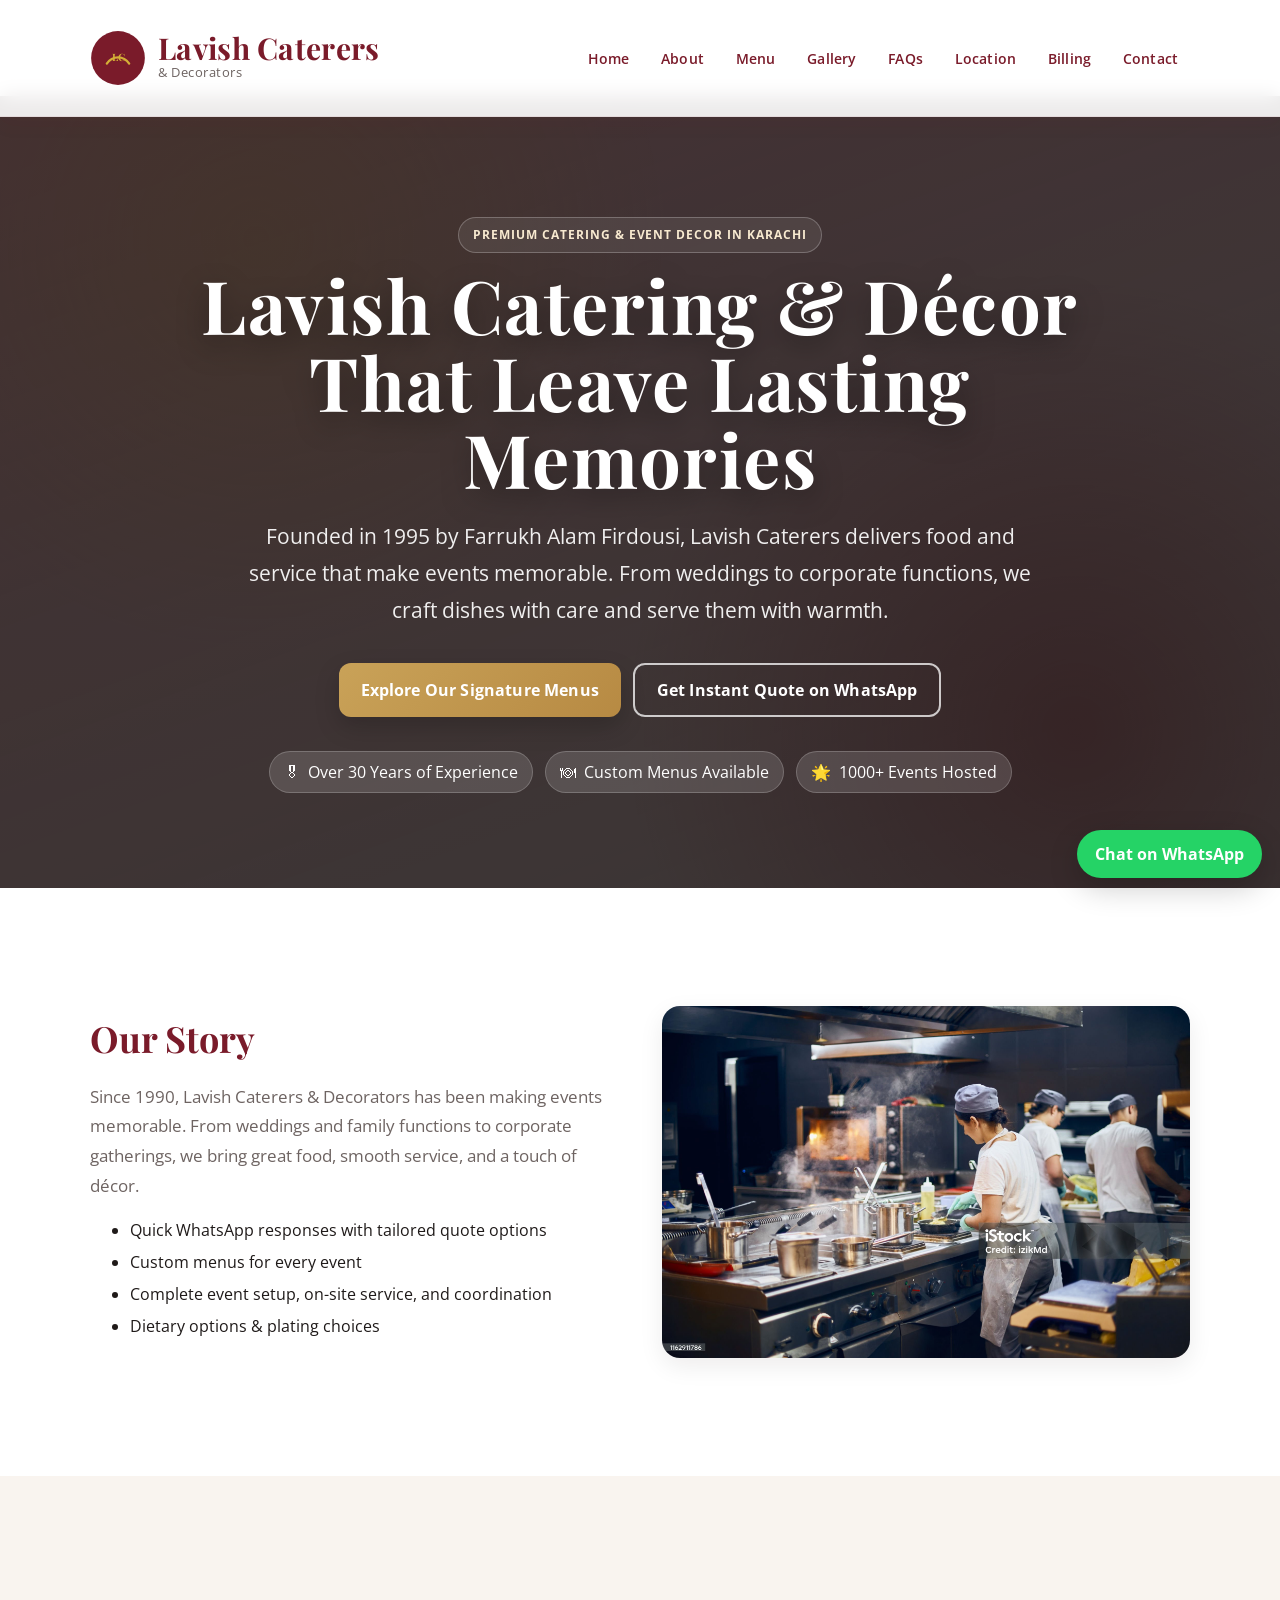
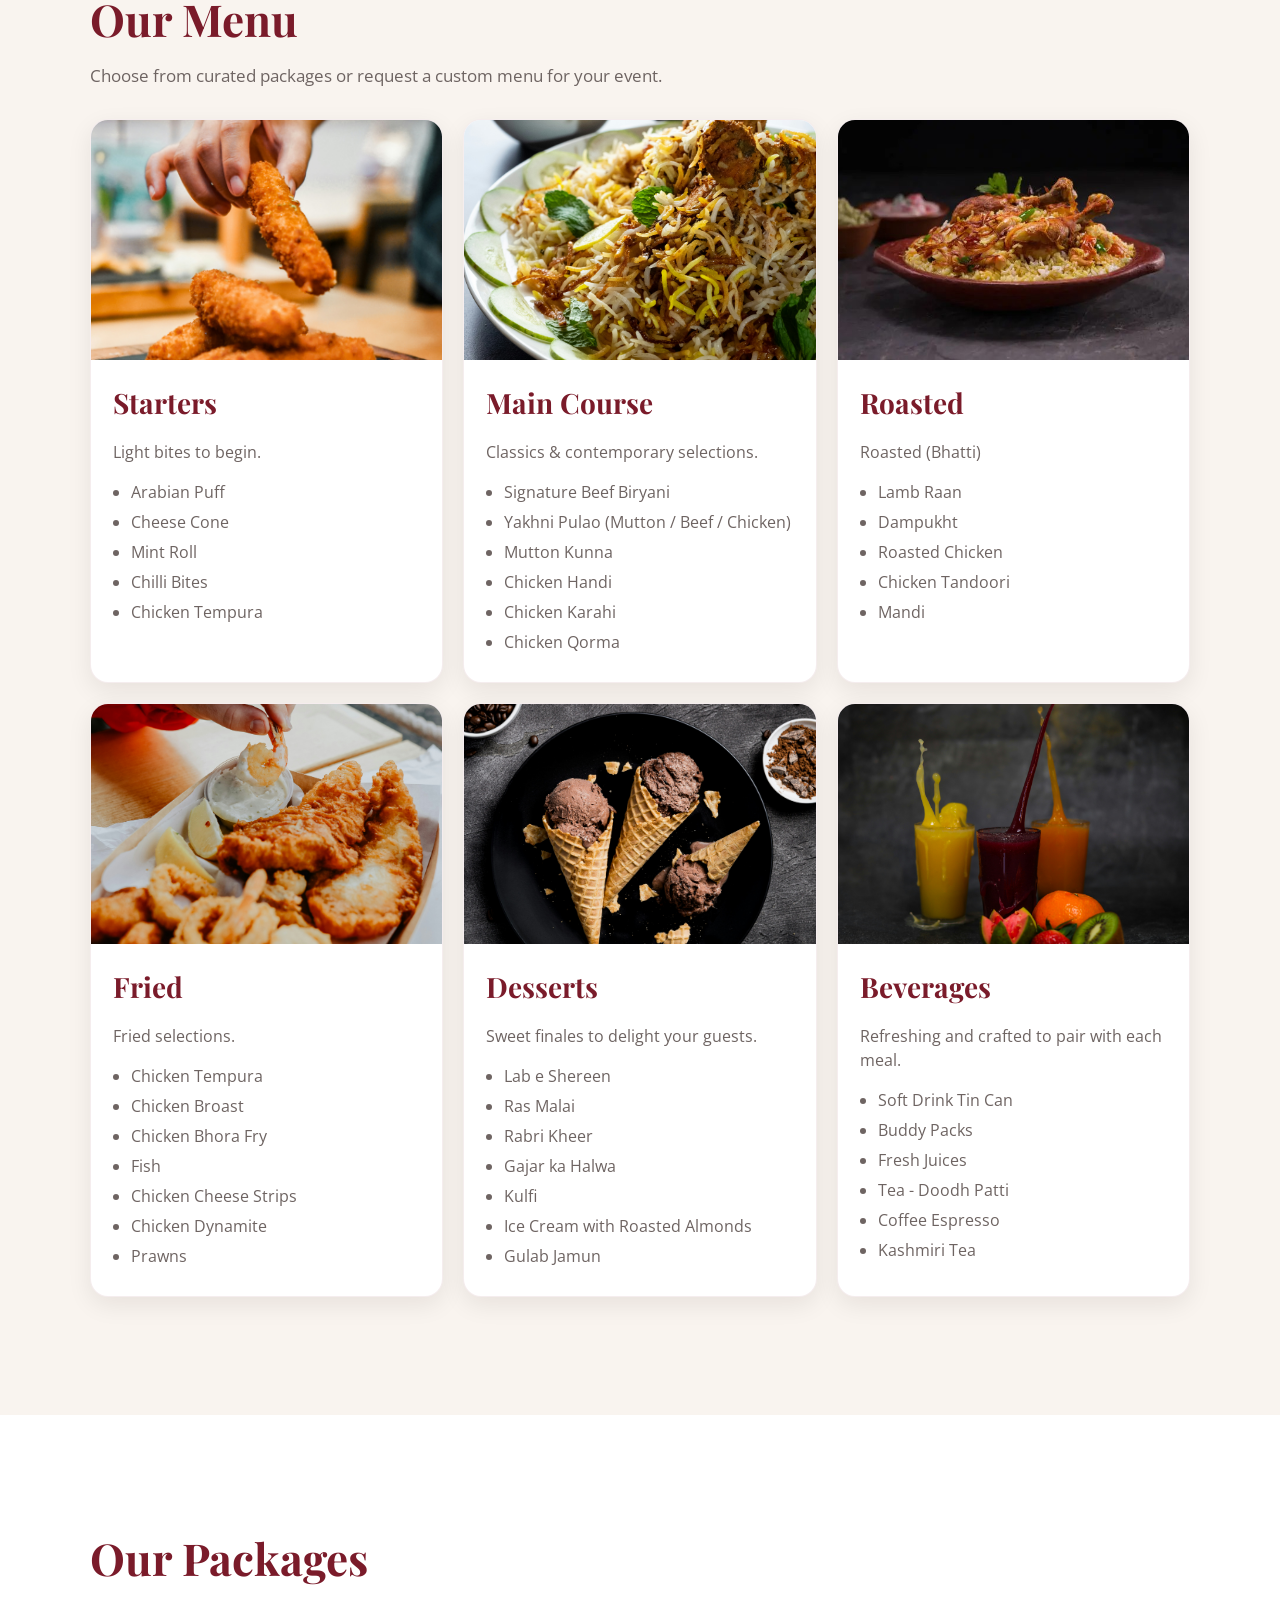
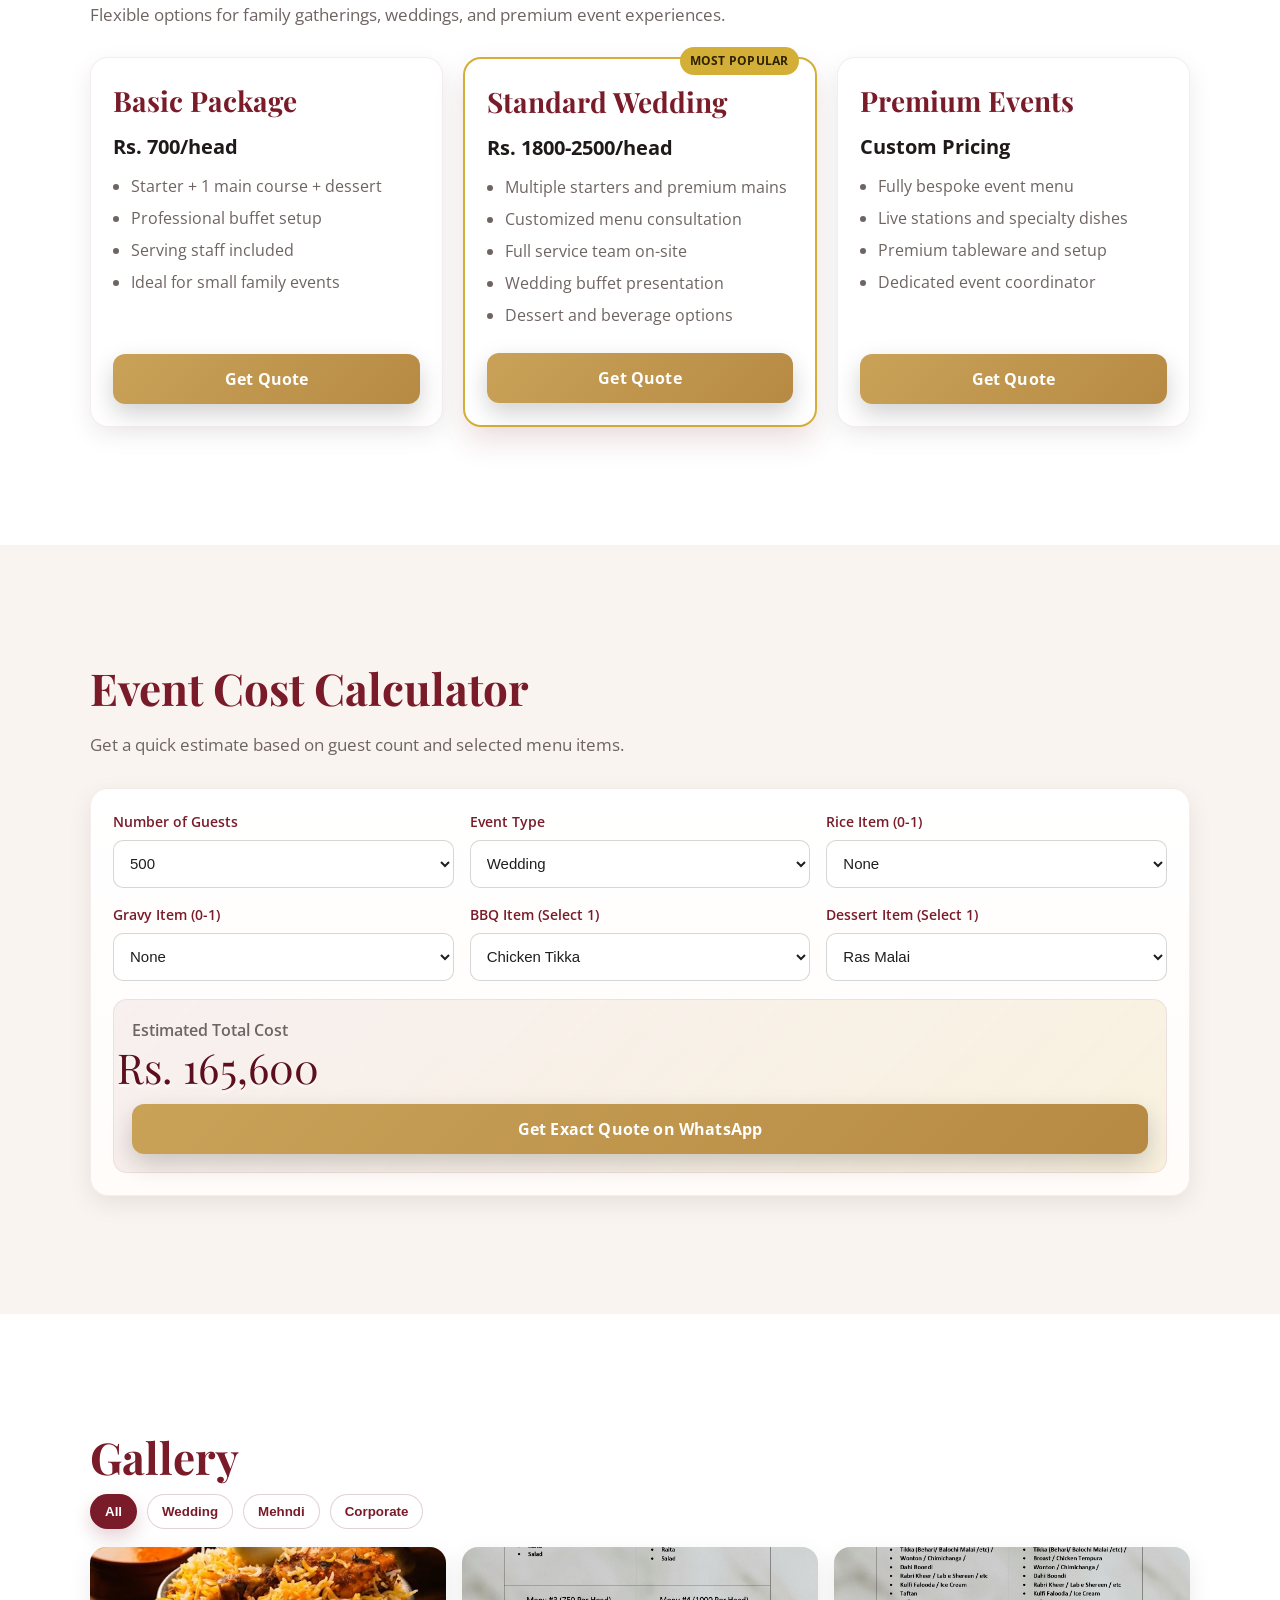
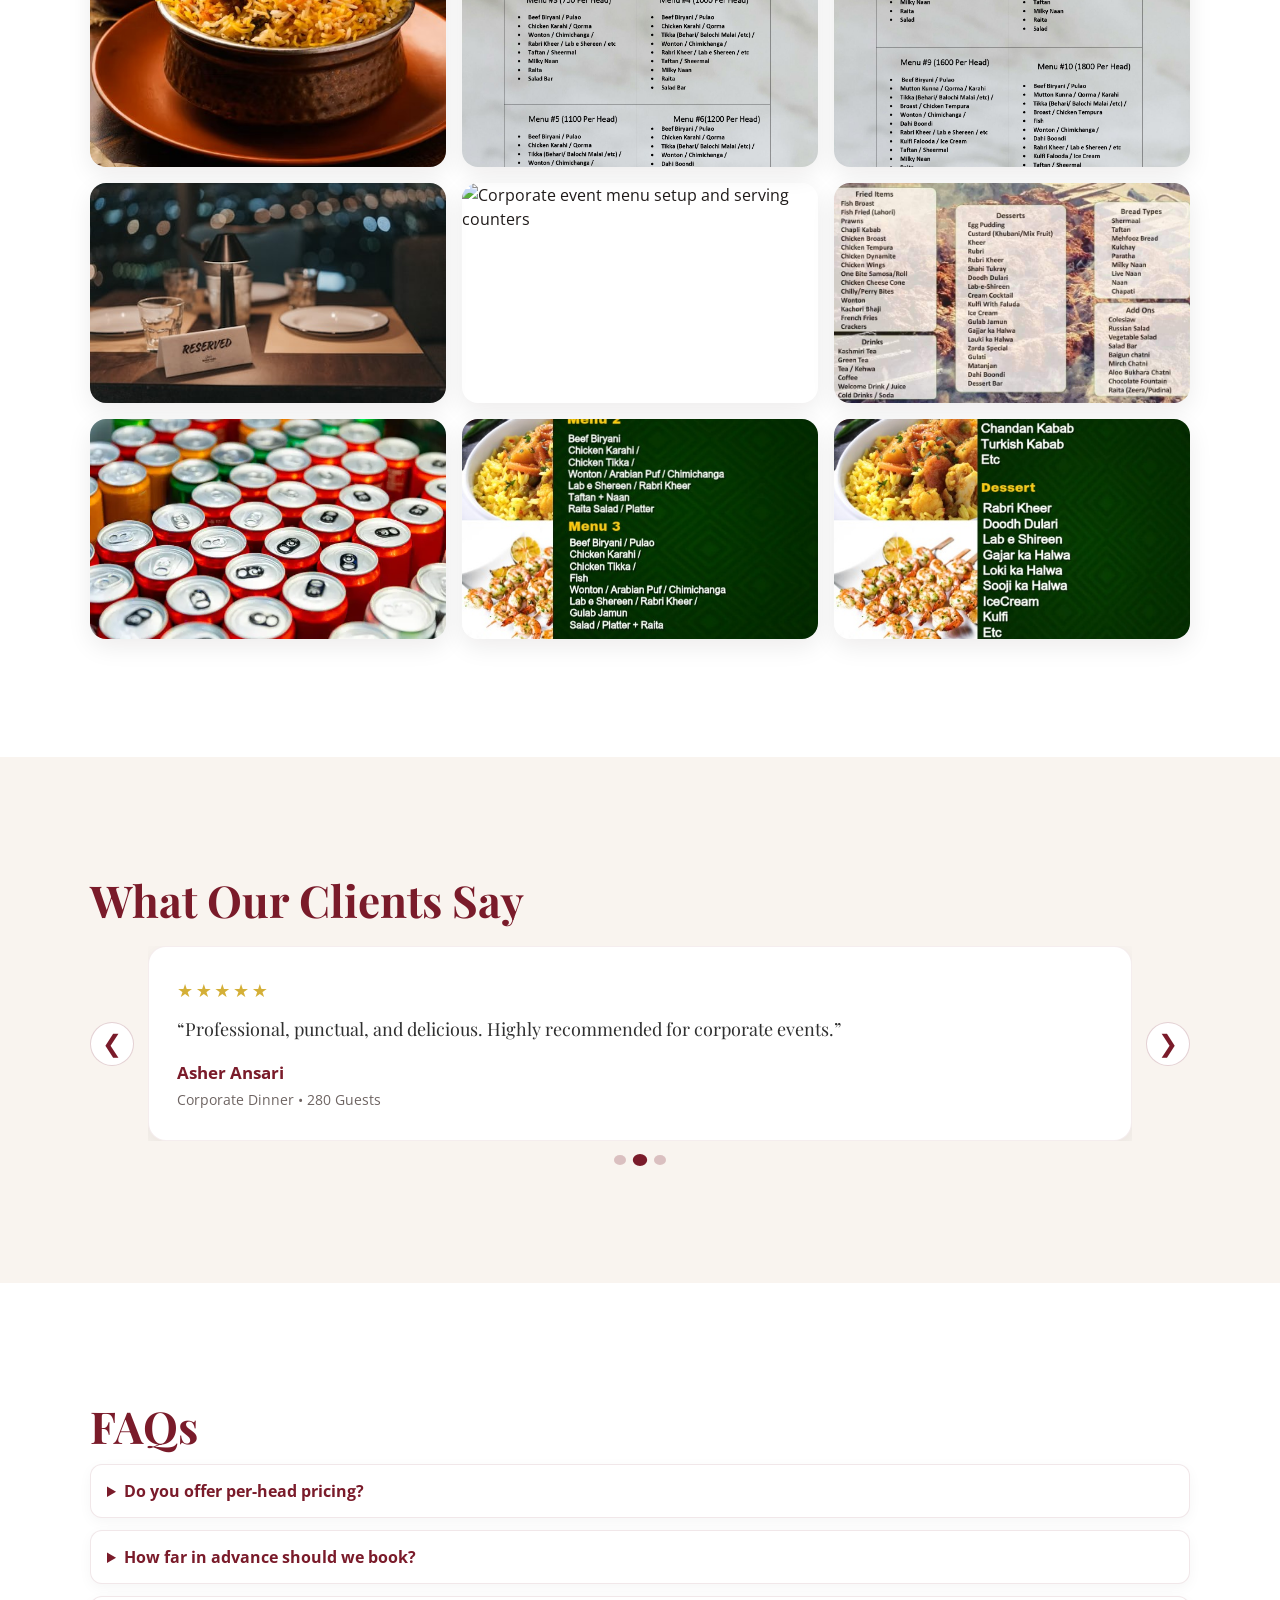
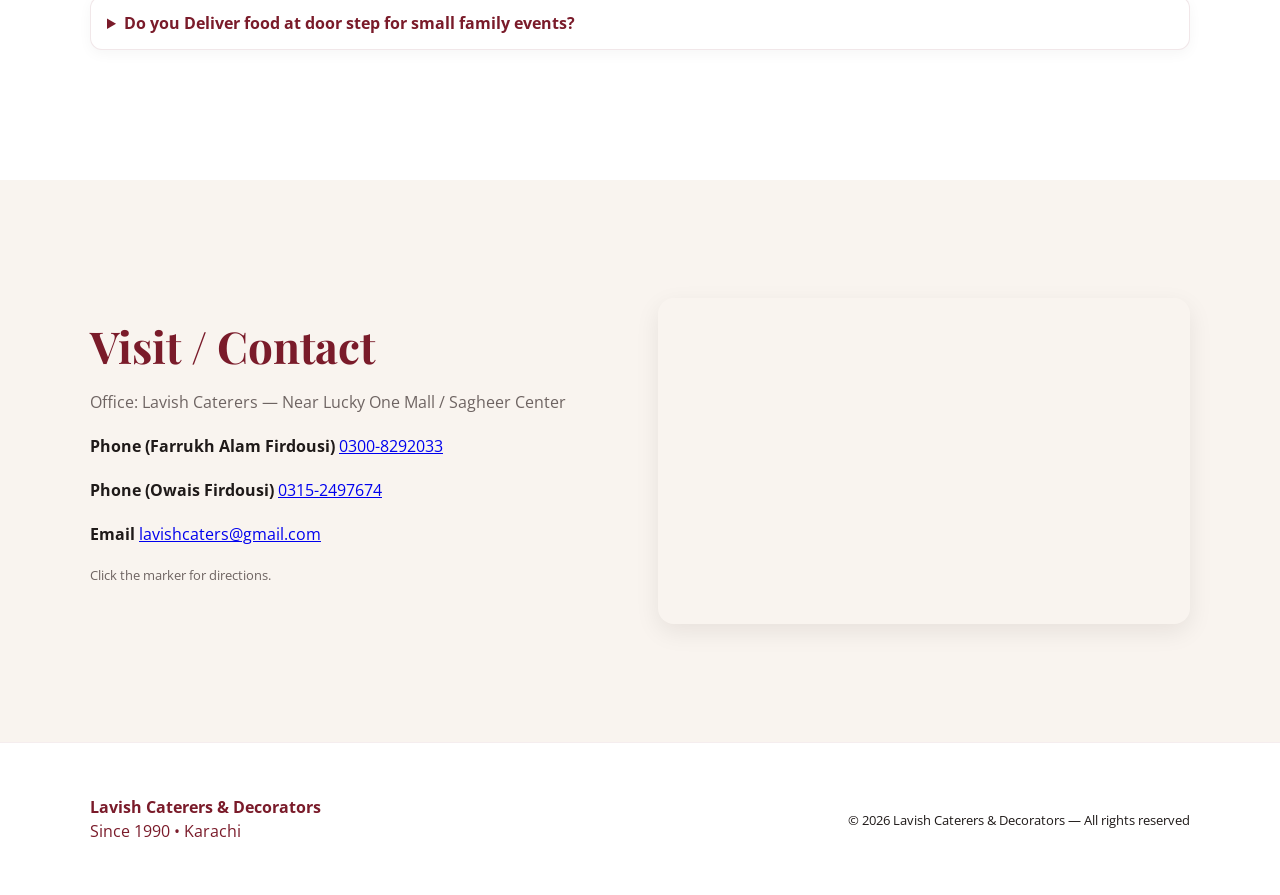
==== commit 913f30f1: "billing fixed" ====
--- a/index.html
+++ b/index.html
@@ -87,7 +87,7 @@
       <p class="hero-eyebrow">Premium Catering & Event Decor in Karachi</p>
       <h1 class="hero-title">Lavish Catering & Décor That Leave Lasting Memories</h1>
       <p class="hero-subtitle">
-        Founded in 1990 by Farrukh Alam Firdousi, Lavish Caterers delivers food and service that make events memorable.
+        Founded in 1995 by Farrukh Alam Firdousi, Lavish Caterers delivers food and service that make events memorable.
         From weddings to corporate functions, we craft dishes with care and serve them with warmth.
       </p>
       <div class="hero-buttons">
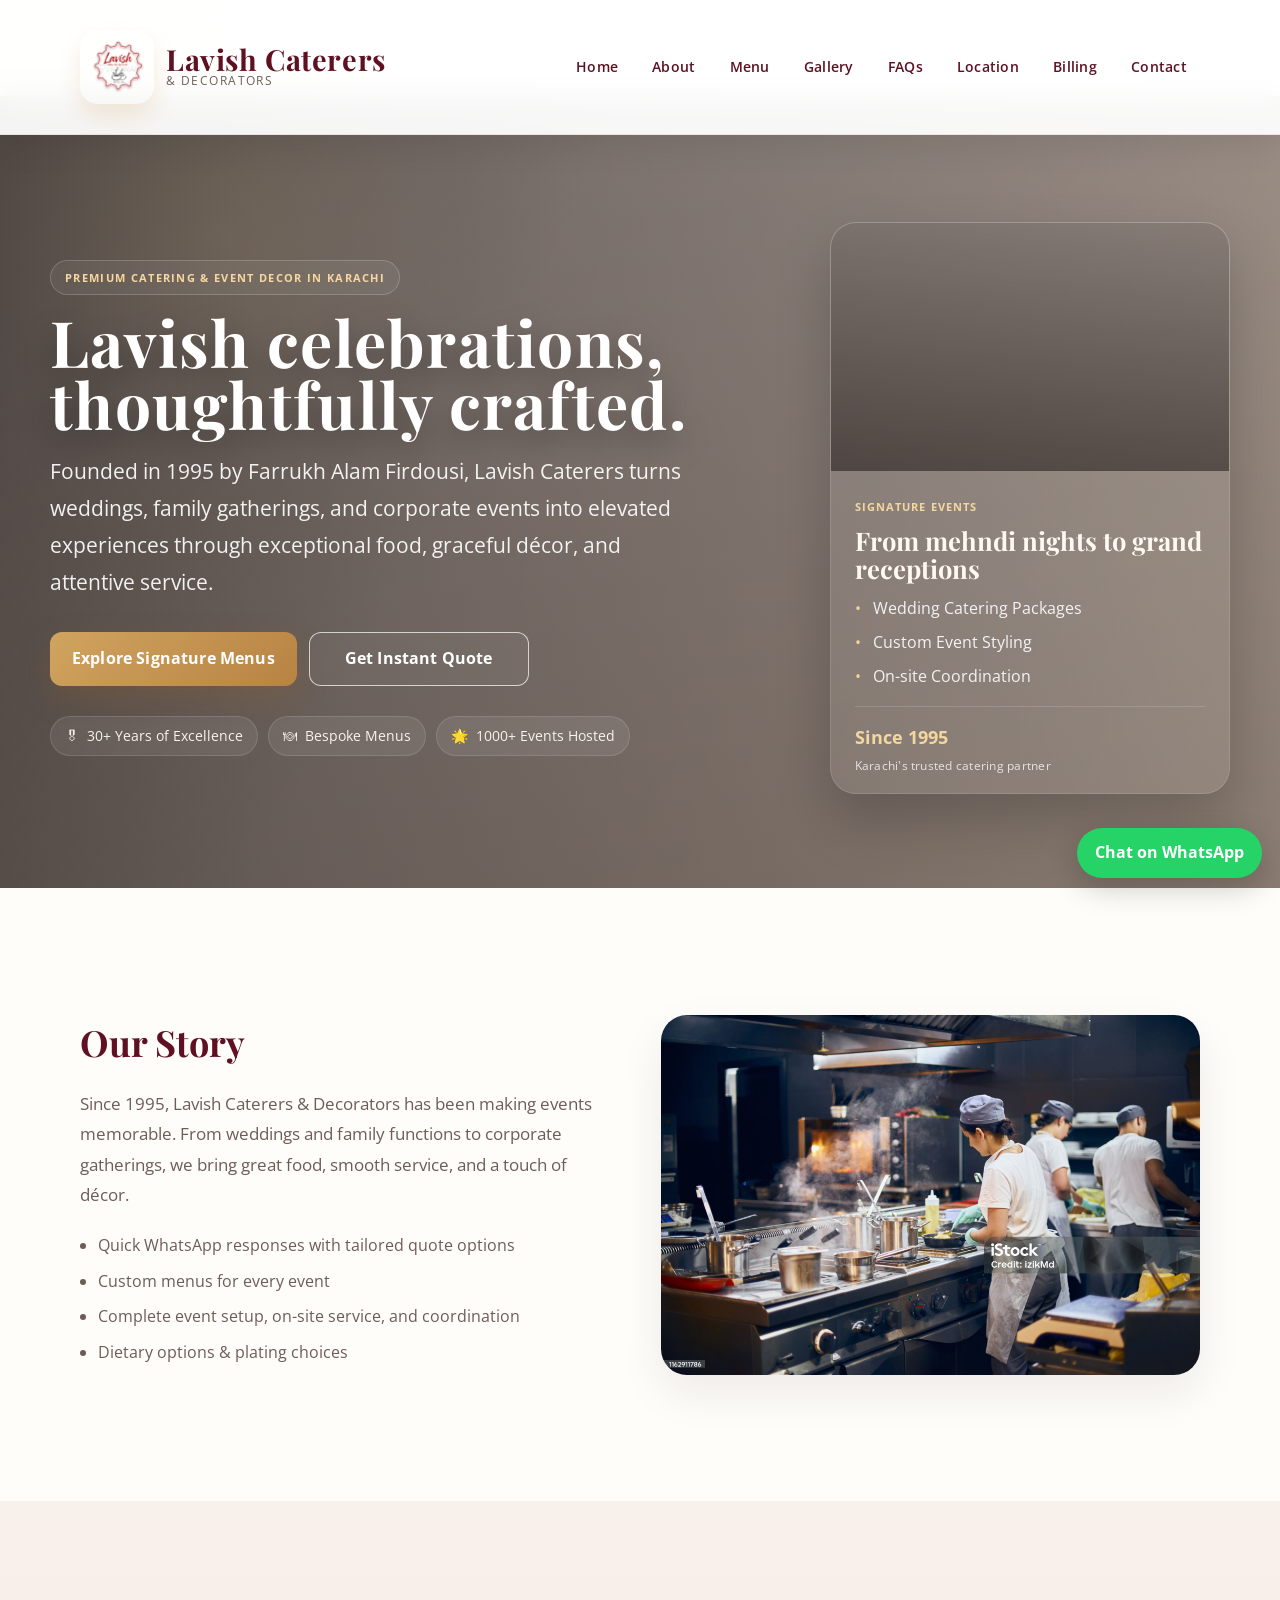
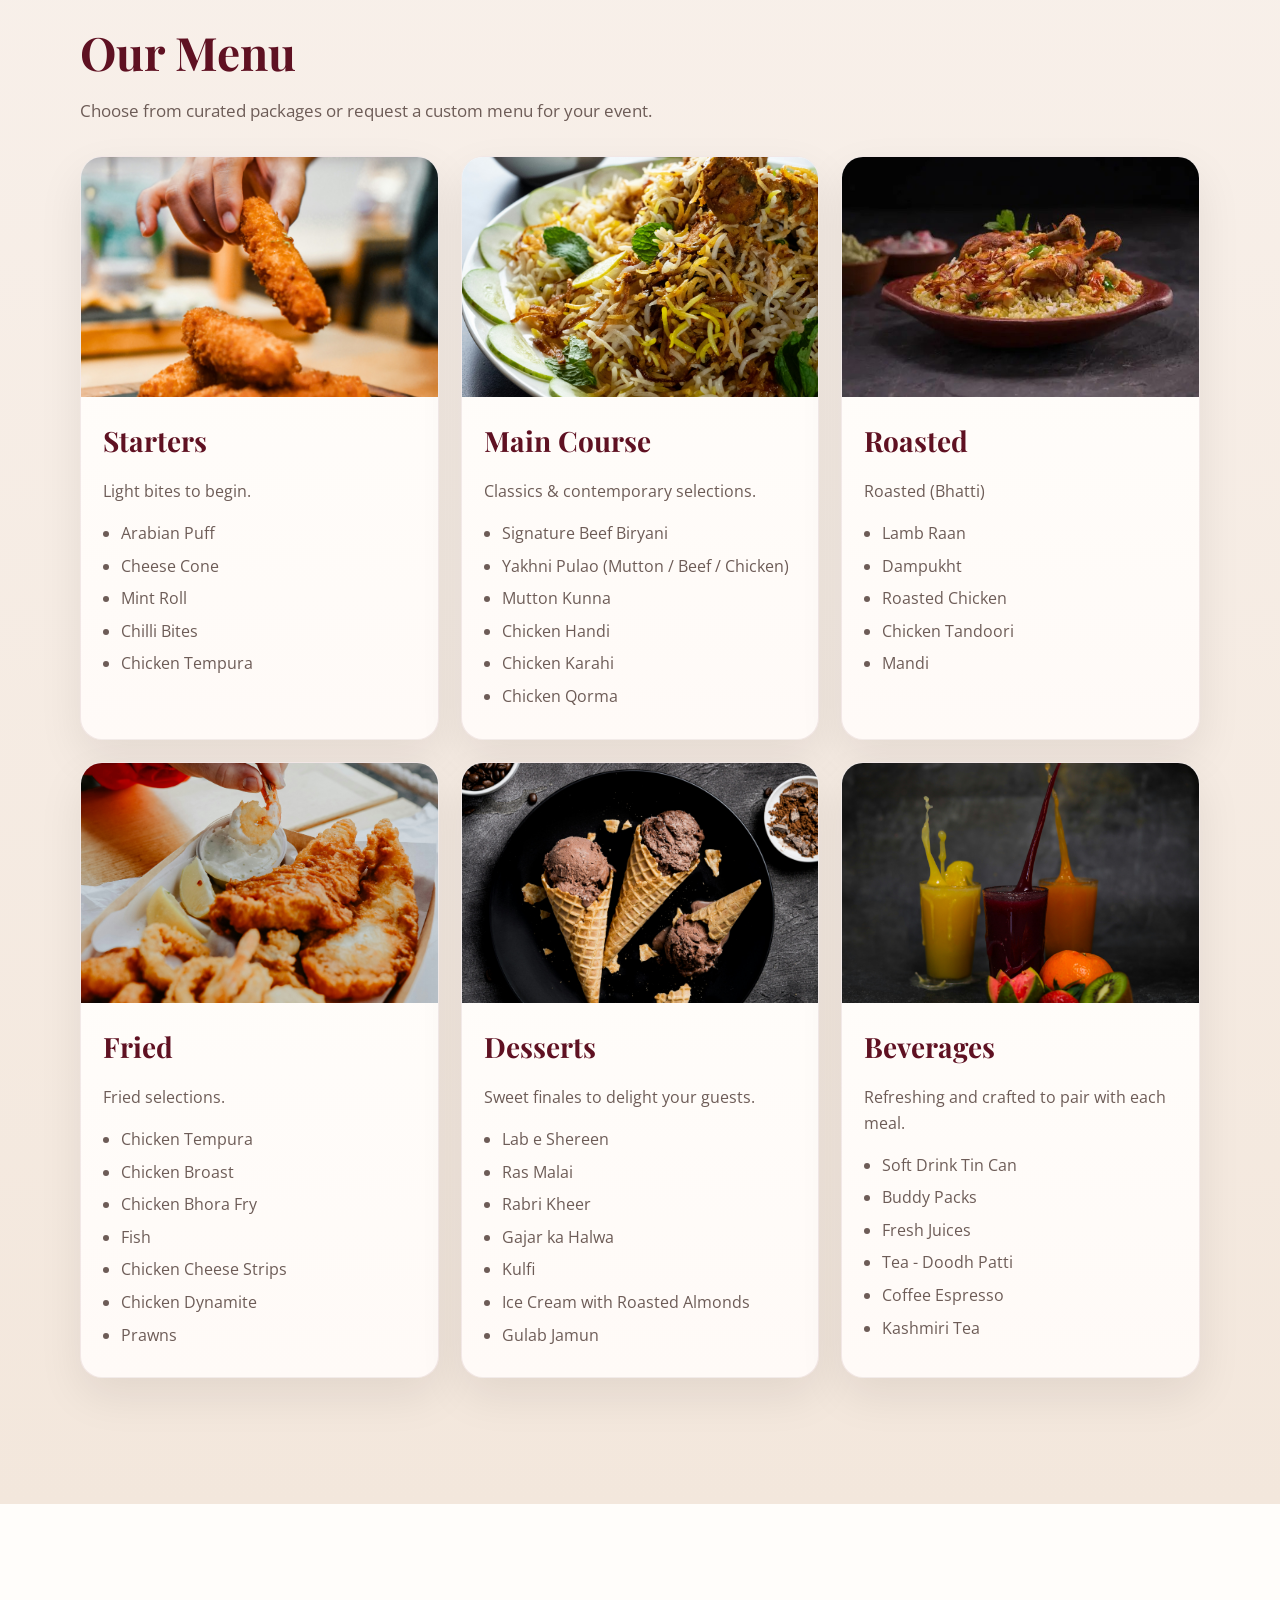
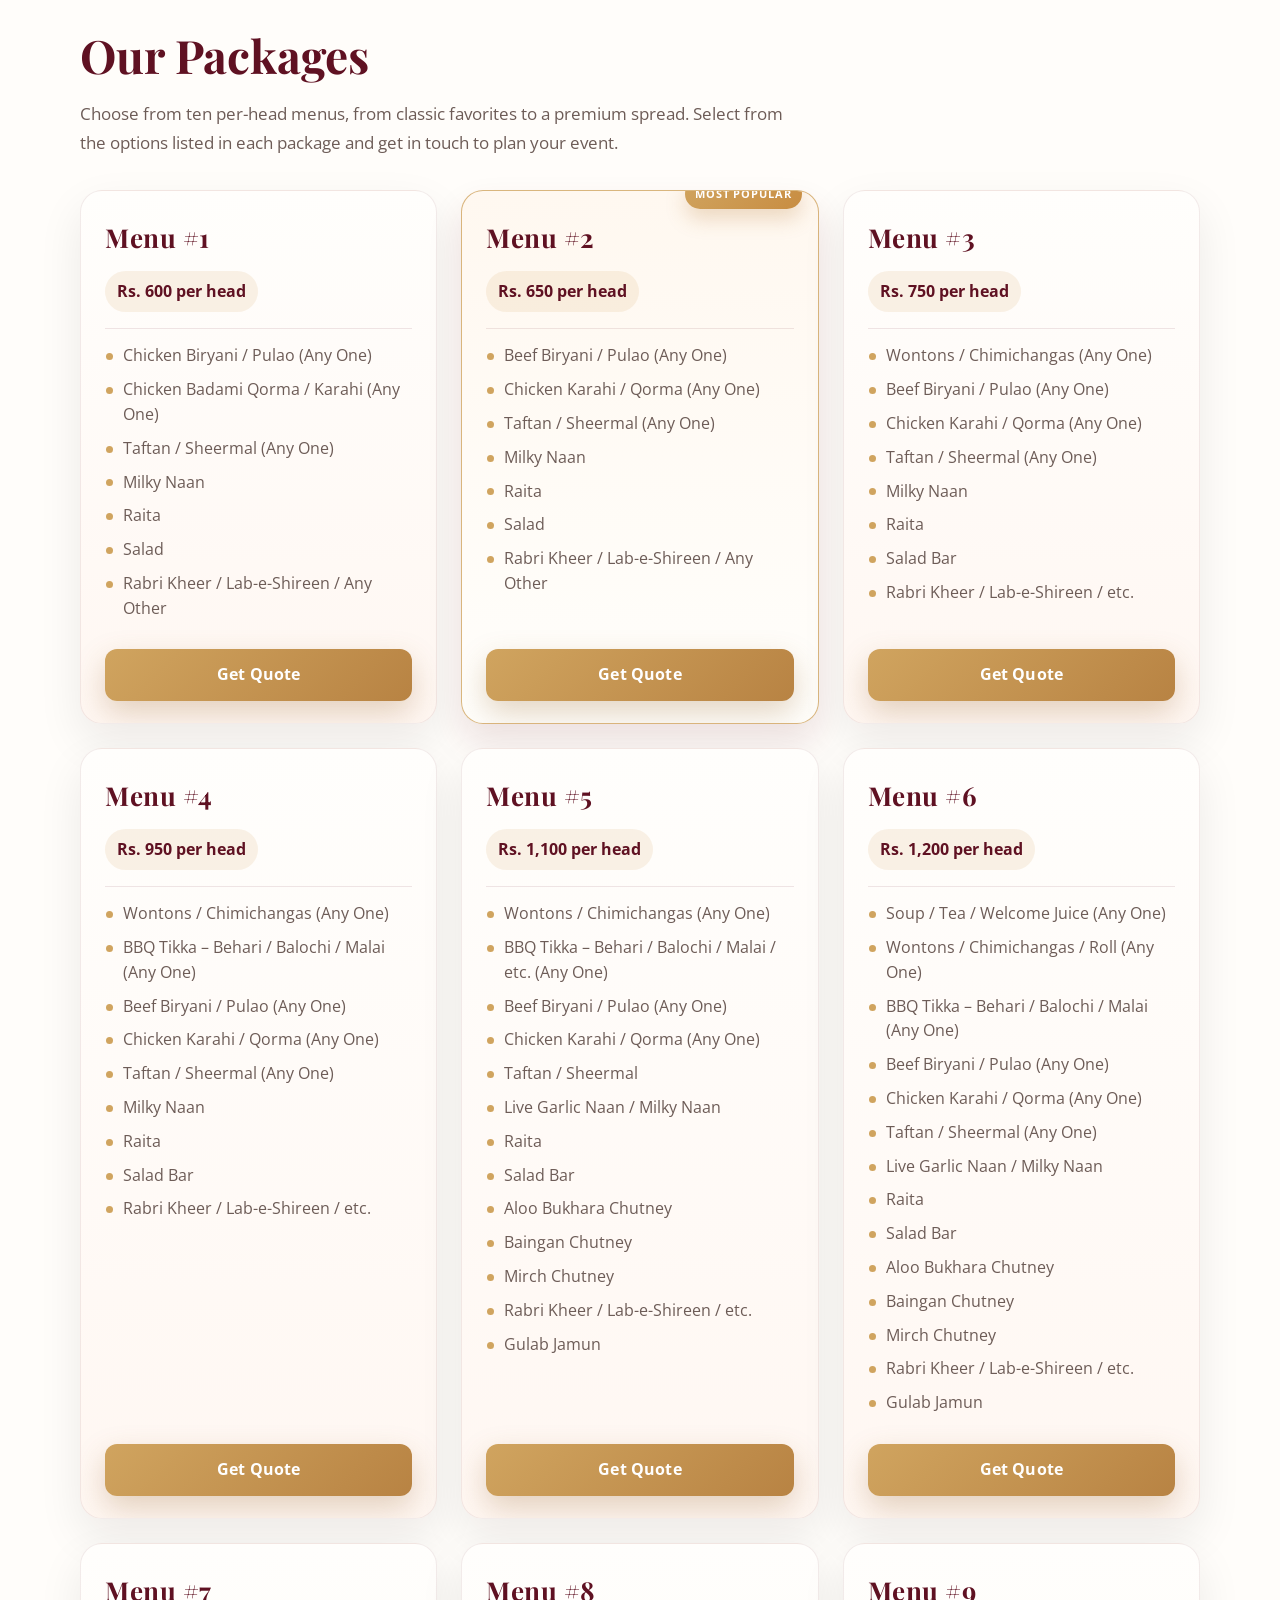
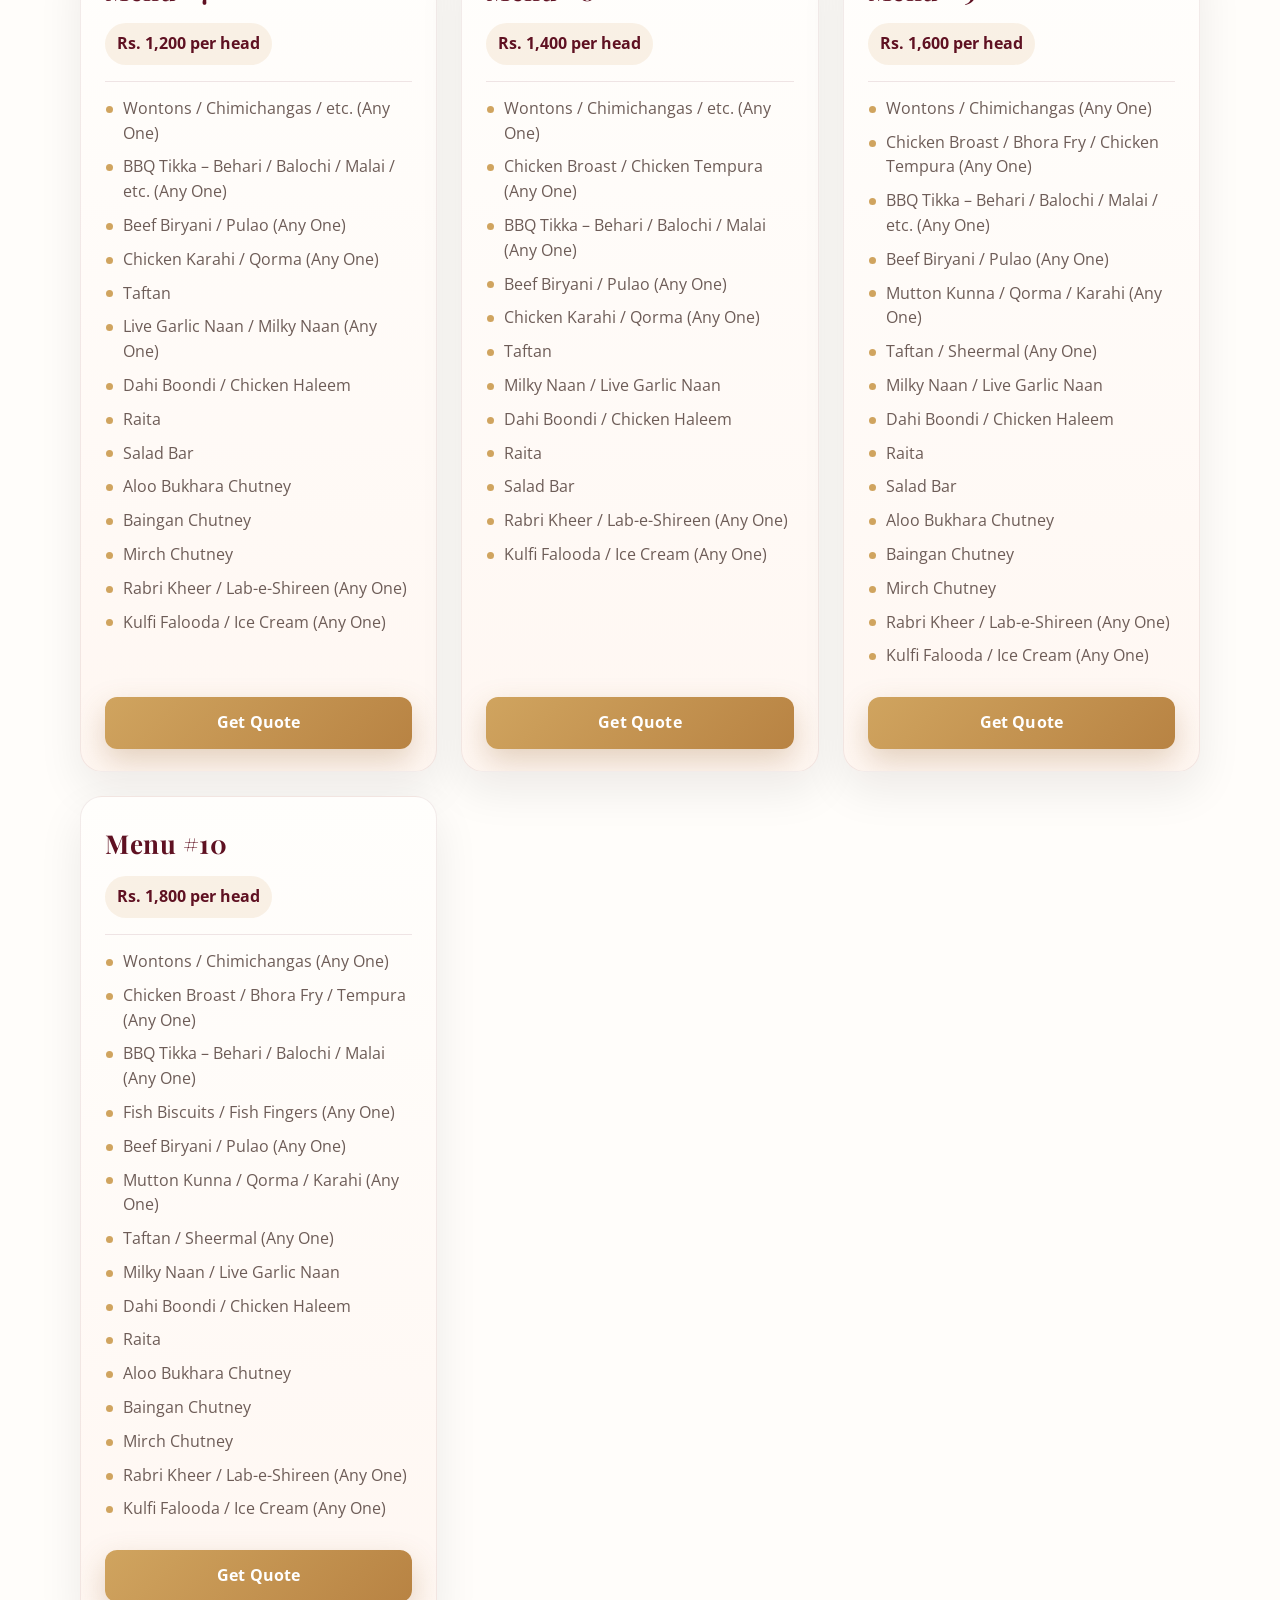
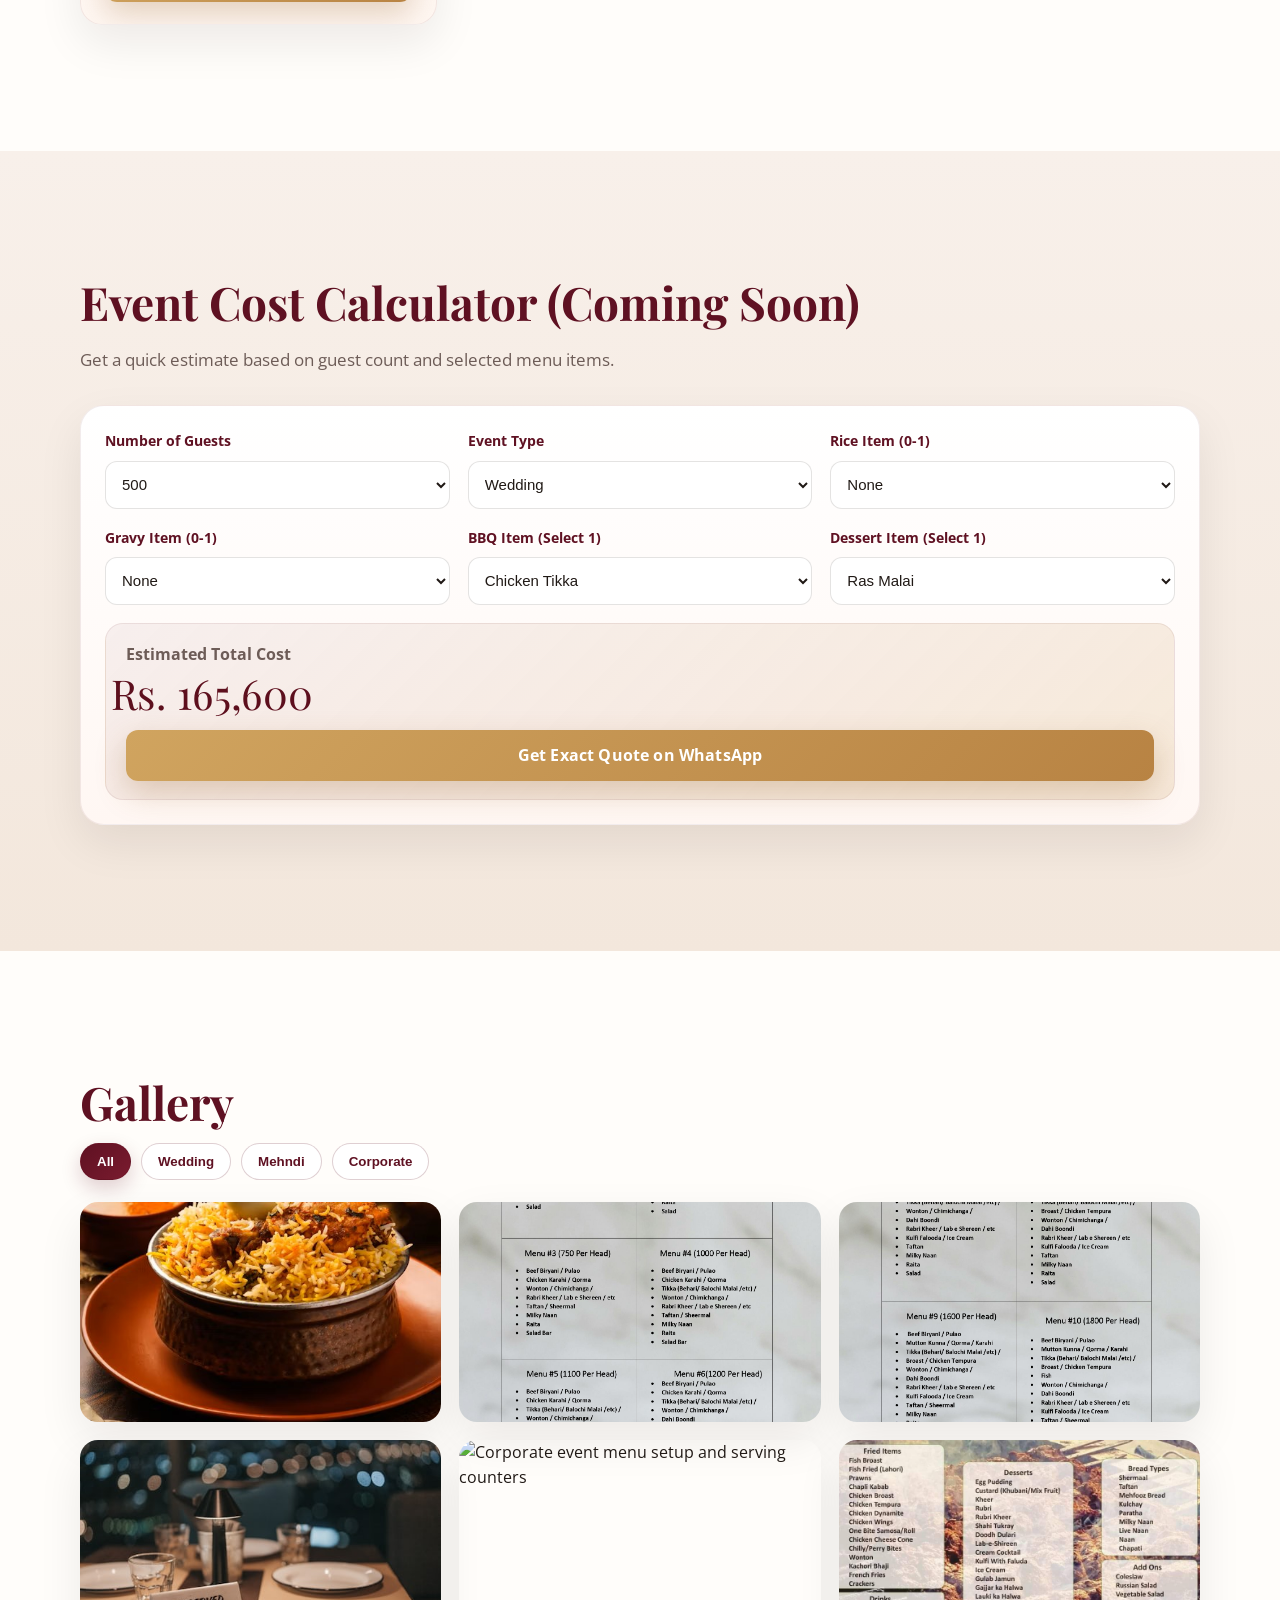
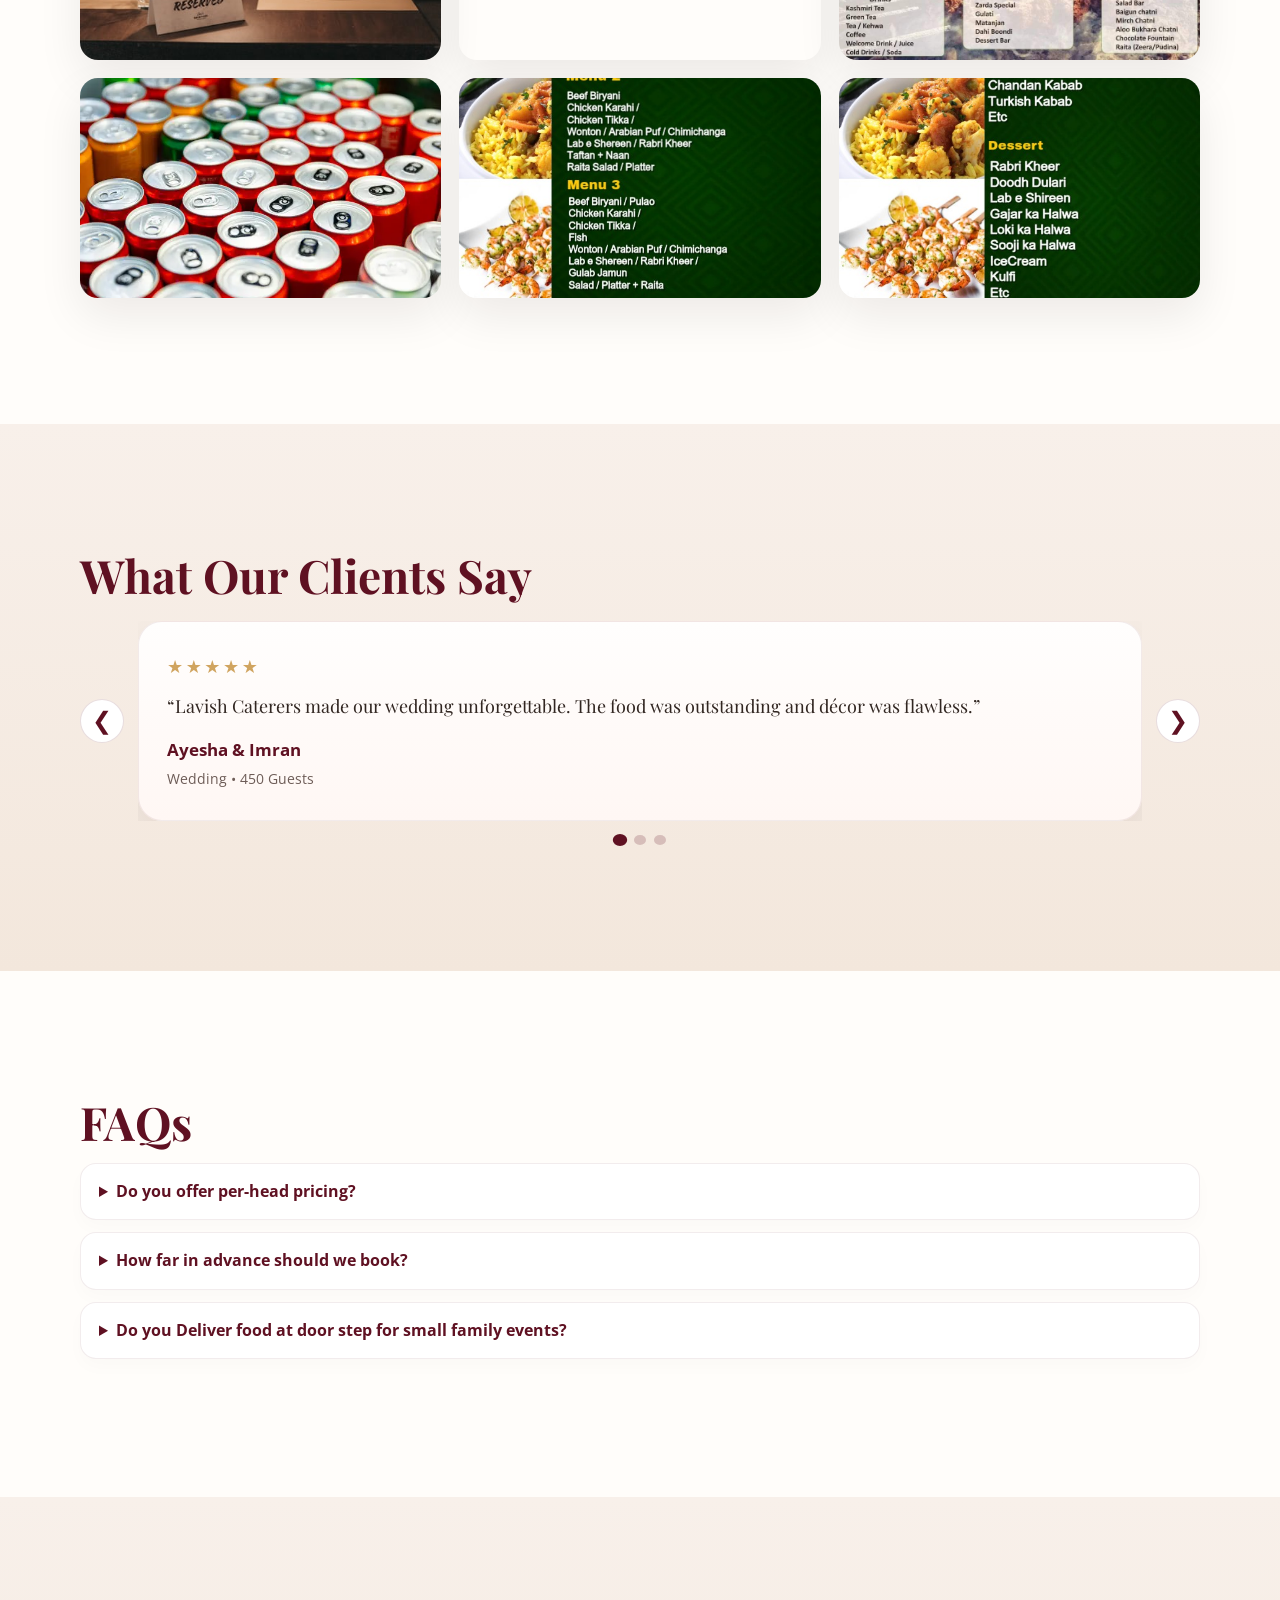
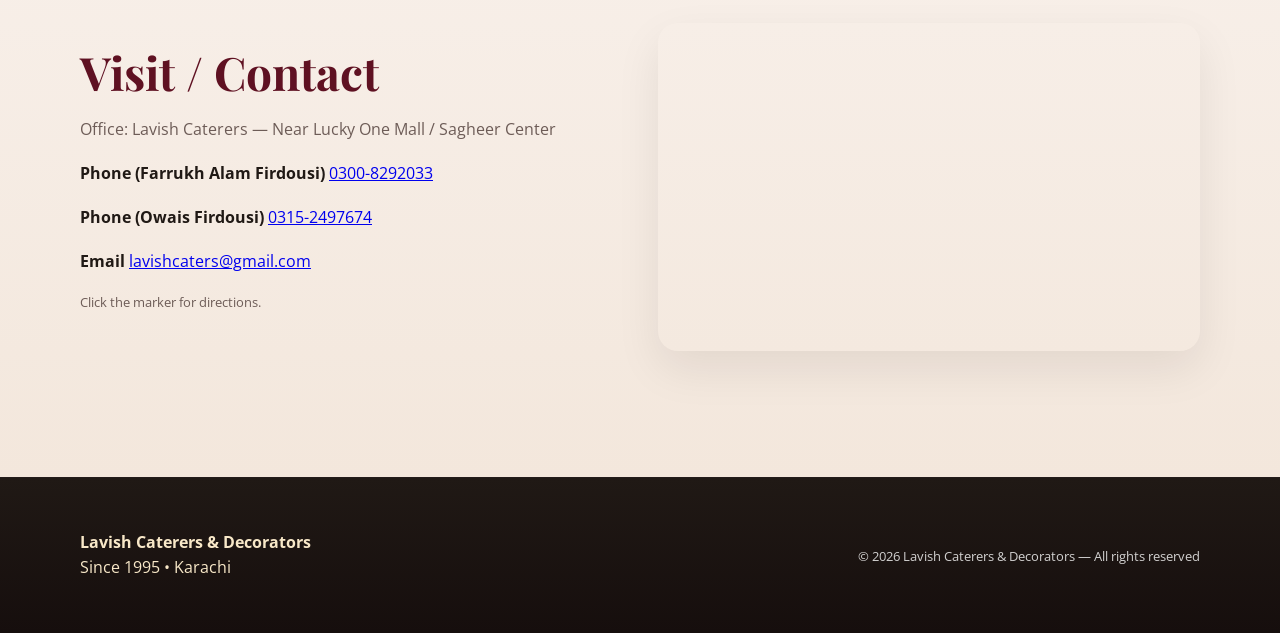
==== commit b9d2b84a: "pacakges section new,  banner and minor fixes - all ok" ====
--- a/index.html
+++ b/index.html
@@ -13,8 +13,8 @@
 
   <!-- Styles -->
   <link rel="stylesheet" href="assets/css/style.css">
-  <link rel="icon" type="image/x-icon" href="assets/images/favicon.ico">
-  <link rel="icon" type="image/png" sizes="32x32" href="assets/images/favicon-32x32.png">
+  <link rel="icon" type="image/png" href="assets/images/lavish-logo.png">
+  <link rel="icon" type="image/png" sizes="32x32" href="assets/images/lavish-logo.png">
 
   <meta name="description"
     content="Lavish Caterers & Decorators offers premium catering Karachi services, wedding catering, and event decorators for weddings, corporate events, and family functions in Karachi.">
@@ -52,17 +52,10 @@
   <header class="site-header">
     <div class="wrap header-inner">
       <a class="brand" href="#home" aria-label="Lavish Caterers home">
-        <!-- inline SVG logo (editable) -->
-        <svg id="logo" width="56" height="56" viewBox="0 0 100 100" xmlns="http://www.w3.org/2000/svg"
-          aria-hidden="true">
-          <circle cx="50" cy="50" r="48" fill="#7A1B2A" />
-          <path d="M30 60 C40 45,60 45,70 60" stroke="#D4AF37" stroke-width="4" fill="none" stroke-linecap="round" />
-          <text x="50" y="55" font-family="Playfair Display, serif" text-anchor="middle" fill="#D4AF37" font-size="18"
-            font-weight="700">LC</text>
-        </svg>
+        <img class="brand-logo" src="assets/images/lavish-logo.png" alt="Lavish Caterers logo" />
         <div class="brand-text">
           <div class="name">Lavish Caterers</div>
-          <div class="tag">& Decorators</div>
+          <div class="tag">&amp; Decorators</div>
         </div>
       </a>
 
@@ -77,28 +70,47 @@
         <a href="#contact" class="nav-link contact-link" id="openContact">Contact</a>
       </nav>
 
-      <button id="navToggle" class="nav-toggle" aria-label="Open menu">☰</button>
+      <button id="navToggle" class="nav-toggle" aria-label="Open menu" aria-expanded="false">☰</button>
     </div>
   </header>
 
-  <!-- HERO (parallax) -->
+  <!-- HERO -->
   <section id="home" class="hero">
     <div class="hero-inner" data-aos="fade-up">
-      <p class="hero-eyebrow">Premium Catering & Event Decor in Karachi</p>
-      <h1 class="hero-title">Lavish Catering & Décor That Leave Lasting Memories</h1>
-      <p class="hero-subtitle">
-        Founded in 1995 by Farrukh Alam Firdousi, Lavish Caterers delivers food and service that make events memorable.
-        From weddings to corporate functions, we craft dishes with care and serve them with warmth.
-      </p>
-      <div class="hero-buttons">
-        <a href="#menu" class="btn btn-primary">Explore Our Signature Menus</a>
-        <a href="https://wa.me/923008292033" class="btn btn-outline-light" target="_blank" rel="noopener noreferrer">Get
-          Instant Quote on WhatsApp</a>
-      </div>
-      <div class="hero-trust">
-        <div><span>🎖</span> Over 30 Years of Experience</div>
-        <div><span>🍽</span> Custom Menus Available</div>
-        <div><span>🌟</span> 1000+ Events Hosted</div>
+      <div class="hero-copy">
+        <p class="hero-eyebrow">Premium Catering &amp; Event Decor in Karachi</p>
+        <h1 class="hero-title">Lavish celebrations, thoughtfully crafted.</h1>
+        <p class="hero-subtitle">
+          Founded in 1995 by Farrukh Alam Firdousi, Lavish Caterers turns weddings, family gatherings, and corporate events
+          into elevated experiences through exceptional food, graceful décor, and attentive service.
+        </p>
+        <div class="hero-buttons">
+          <a href="#menu" class="btn btn-primary">Explore Signature Menus</a>
+          <a href="https://wa.me/923008292033" class="btn btn-outline-light" target="_blank" rel="noopener noreferrer">Get
+            Instant Quote</a>
+        </div>
+        <div class="hero-trust">
+          <div><span>🎖</span> 30+ Years of Excellence</div>
+          <div><span>🍽</span> Bespoke Menus</div>
+          <div><span>🌟</span> 1000+ Events Hosted</div>
+        </div>
+      </div>
+
+      <div class="hero-panel" aria-label="Luxury event highlights">
+        <div class="hero-panel-media"></div>
+        <div class="hero-panel-content">
+          <span class="panel-kicker">Signature Events</span>
+          <h2>From mehndi nights to grand receptions</h2>
+          <ul>
+            <li>Wedding Catering Packages</li>
+            <li>Custom Event Styling</li>
+            <li>On-site Coordination</li>
+          </ul>
+          <div class="panel-footer">
+            <strong>Since 1995</strong>
+            <span>Karachi's trusted catering partner</span>
+          </div>
+        </div>
       </div>
     </div>
   </section>
@@ -109,7 +121,7 @@
     <div class="wrap two-col about-grid">
       <div class="about-text">
         <h2>Our Story</h2>
-        <p class="lead">Since 1990, Lavish Caterers & Decorators has been making events memorable.
+        <p class="lead">Since 1995, Lavish Caterers & Decorators has been making events memorable.
           From weddings and family functions to corporate gatherings, we bring great food, smooth service, and a touch
           of décor.</p>
         <ul class="bullets">
@@ -243,7 +255,7 @@
   <section id="packages" class="section section-light" data-parallax-bg>
     <div class="wrap">
       <h2 class="section-title">Our Packages</h2>
-      <p class="muted section-intro">Flexible options for family gatherings, weddings, and premium event experiences.</p>
+      <p class="muted section-intro">Choose from ten per-head menus, from classic favorites to a premium spread. Select from the options listed in each package and get in touch to plan your event.</p>
 
       <div id="packagesGrid" class="packages-grid"></div>
     </div>
@@ -252,7 +264,7 @@
   <!-- EVENT COST CALCULATOR -->
   <section id="calculator" class="section section-cream">
     <div class="wrap">
-      <h2 class="section-title">Event Cost Calculator</h2>
+      <h2 class="section-title">Event Cost Calculator (Coming Soon)</h2>
       <p class="muted section-intro">Get a quick estimate based on guest count and selected menu items.</p>
 
       <div class="calculator-card">
@@ -462,7 +474,7 @@
     <div class="wrap">
       <div class="footer-left">
         <strong>Lavish Caterers & Decorators</strong><br>
-        Since 1990 • Karachi
+        Since 1995 • Karachi
       </div>
       <div class="footer-right">
         <small>© <span id="year"></span> Lavish Caterers & Decorators — All rights reserved</small>
--- a/assets/css/style.css
+++ b/assets/css/style.css
@@ -1,27 +1,34 @@
 :root {
-  --maroon: #7a1b2a;
-  --gold: #d4af37;
-  --cream: #fbf6f0;
-  --surface: #ffffff;
-  --surface-alt: #f9f4ef;
-  --text: #1f1a19;
-  --muted: #6e6462;
-  --wrap: 1160px;
+  --maroon: #5f1122;
+  --maroon-deep: #2f0b1a;
+  --gold: #d0a45f;
+  --gold-soft: #f3d7a0;
+  --gold-deep: #9b6730;
+  --cream: #f9f1ea;
+  --surface: #fffdfb;
+  --surface-alt: #f4efe9;
+  --text: #201915;
+  --muted: #6d5c57;
+  --bg-soft: #f6efe9;
+  --wrap: 1180px;
   --radius-md: 14px;
-  --radius-lg: 18px;
-  --transition: 280ms cubic-bezier(0.2, 0.9, 0.3, 1);
-  --shadow-soft: 0 8px 24px rgba(21, 14, 12, 0.08);
-  --shadow-strong: 0 18px 42px rgba(21, 14, 12, 0.12);
+  --radius-lg: 22px;
+  --transition: 260ms cubic-bezier(0.2, 0.8, 0.2, 1);
+  --shadow-soft: 0 18px 45px rgba(24, 15, 12, 0.08);
+  --shadow-strong: 0 28px 60px rgba(24, 15, 12, 0.16);
 }
 
 * { box-sizing: border-box; }
+html { scroll-behavior: smooth; }
 html, body { height: 100%; }
 body {
   margin: 0;
   font-family: "Open Sans", system-ui, -apple-system, "Segoe UI", Roboto, Arial, sans-serif;
   color: var(--text);
-  background: linear-gradient(180deg, #fff 0%, #fcf7f2 100%);
-  line-height: 1.5;
+  background:
+    radial-gradient(circle at top left, rgba(208, 164, 95, 0.14), transparent 28%),
+    linear-gradient(180deg, #fffdfb 0%, #f6efe9 100%);
+  line-height: 1.6;
   -webkit-font-smoothing: antialiased;
   -moz-osx-font-smoothing: grayscale;
   padding-top: 96px;
@@ -43,10 +50,10 @@
   left: 0;
   right: 0;
   z-index: 100;
-  background: rgba(255, 255, 255, 0.9);
-  backdrop-filter: blur(10px);
-  border-bottom: 1px solid rgba(122, 27, 42, 0.08);
-  box-shadow: 0 4px 20px rgba(122, 27, 42, 0.08);
+  background: rgba(255, 255, 255, 0.94);
+  backdrop-filter: blur(14px);
+  border-bottom: 1px solid rgba(95, 17, 34, 0.08);
+  box-shadow: 0 12px 30px rgba(11, 8, 7, 0.08);
 }
 .header-inner {
   display: flex;
@@ -61,19 +68,30 @@
   text-decoration: none;
   color: inherit;
 }
-.brand #logo { flex-shrink: 0; }
+.brand-logo {
+  width: 74px;
+  height: 74px;
+  flex-shrink: 0;
+  object-fit: contain;
+  border-radius: 18px;
+  background: rgba(255, 255, 255, 0.08);
+  padding: 6px;
+  box-shadow: 0 12px 22px rgba(208, 164, 95, 0.22);
+}
 .brand-text .name {
   font-family: "Playfair Display", serif;
-  font-size: 30px;
+  font-size: 29px;
   line-height: 1;
-  letter-spacing: 0.01em;
+  letter-spacing: 0.02em;
   color: var(--maroon);
   font-weight: 700;
 }
 .brand-text .tag {
-  font-size: 13px;
+  font-size: 12px;
+  line-height: 1.2;
   color: var(--muted);
-  letter-spacing: 0.04em;
+  letter-spacing: 0.12em;
+  text-transform: uppercase;
 }
 
 .main-nav {
@@ -86,13 +104,15 @@
   text-decoration: none;
   font-weight: 600;
   font-size: 14px;
-  letter-spacing: 0.01em;
-  padding: 10px 12px;
+  letter-spacing: 0.02em;
+  padding: 10px 13px;
   border-radius: 999px;
   transition: var(--transition);
 }
-.main-nav .nav-link:hover {
-  background: rgba(122, 27, 42, 0.06);
+.main-nav .nav-link:hover,
+.main-nav .nav-link:focus-visible {
+  background: rgba(95, 17, 34, 0.06);
+  color: var(--maroon);
 }
 .nav-toggle {
   display: none;
@@ -103,25 +123,25 @@
 }
 
 /* Sections + typography */
-.section { padding: 88px 0; }
-.section-light { background: var(--surface); }
-.section-cream { background: var(--surface-alt); }
+.section { padding: 96px 0; }
+.section-light { background: #fffdfa; }
+.section-cream { background: linear-gradient(180deg, #f8f0ea 0%, #f3e7dc 100%); }
 .section-title {
-  margin: 0 0 12px;
+  margin: 0 0 14px;
   font-family: "Playfair Display", serif;
   color: var(--maroon);
-  font-size: clamp(30px, 4vw, 44px);
-  line-height: 1.15;
+  font-size: clamp(30px, 4vw, 46px);
+  line-height: 1.12;
 }
 .section-intro {
-  max-width: 680px;
-  margin-bottom: 28px;
+  max-width: 720px;
+  margin-bottom: 30px;
   font-size: 17px;
-  line-height: 1.7;
+  line-height: 1.75;
 }
 .lead {
   font-size: 17px;
-  line-height: 1.75;
+  line-height: 1.8;
   color: var(--muted);
 }
 
@@ -139,24 +159,25 @@
   text-align: center;
   letter-spacing: 0.01em;
   text-decoration: none;
-  transition: transform var(--transition), box-shadow var(--transition), background-color var(--transition), color var(--transition);
+  transition: transform var(--transition), box-shadow var(--transition), background-color var(--transition), color var(--transition), border-color var(--transition);
 }
 .btn-primary {
-  background: linear-gradient(135deg, #c9a258, #b78a43);
+  background: linear-gradient(135deg, var(--gold) 0%, #b88343 100%);
   color: #fff;
-  box-shadow: 0 10px 24px rgba(0, 0, 0, 0.18);
+  box-shadow: 0 12px 30px rgba(147, 95, 37, 0.26);
 }
 .btn-primary:hover {
   transform: translateY(-2px);
-  box-shadow: 0 14px 28px rgba(0, 0, 0, 0.24);
+  box-shadow: 0 16px 34px rgba(147, 95, 37, 0.3);
 }
 .btn-outline-light {
-  border: 2px solid rgba(255, 255, 255, 0.75);
+  border: 1.5px solid rgba(255,255,255,0.7);
   color: #fff;
+  background: rgba(255,255,255,0.04);
 }
 .btn-outline-light:hover {
-  background: #fff;
-  color: #000;
+  background: rgba(255,255,255,0.9);
+  color: var(--text);
   transform: translateY(-2px);
 }
 
@@ -164,96 +185,174 @@
 .hero {
   position: relative;
   min-height: 88vh;
-  padding: 110px 0 84px;
-  background: url("assets/images/hero-bg.jpg") center/cover no-repeat;
+  padding: 120px 0 88px;
+  background:
+    linear-gradient(115deg, rgba(25, 15, 12, 0.58) 0%, rgba(49, 24, 15, 0.42) 38%, rgba(78, 46, 21, 0.4) 100%),
+    url("assets/images/Biryani.jpg") center/cover no-repeat;
   display: flex;
   align-items: center;
   justify-content: center;
-  text-align: center;
+  text-align: left;
   color: #fff;
 }
 .hero::before {
   content: "";
   position: absolute;
   inset: 0;
-  background: rgba(14, 8, 8, 0.68);
+  background:
+    radial-gradient(circle at 18% 18%, rgba(240, 211, 150, 0.16), transparent 20%),
+    linear-gradient(180deg, rgba(0,0,0,0.08), rgba(0,0,0,0.18));
 }
 .hero::after {
   content: "";
   position: absolute;
   inset: 0;
-  background:
-    radial-gradient(circle at 20% 18%, rgba(212, 175, 55, 0.22), transparent 34%),
-    radial-gradient(circle at 84% 80%, rgba(122, 27, 42, 0.4), transparent 36%),
-    linear-gradient(160deg, rgba(122, 27, 42, 0.5), rgba(0, 0, 0, 0.35));
-  mix-blend-mode: multiply;
+  background: linear-gradient(90deg, rgba(24,16,12,0.35), rgba(24,16,12,0.08));
 }
 .hero-inner {
   position: relative;
   z-index: 1;
-  max-width: 1020px;
-  padding: 0 20px;
+  width: min(1180px, calc(100% - 32px));
+  display: grid;
+  grid-template-columns: minmax(0, 1.3fr) minmax(280px, 0.7fr);
+  align-items: center;
+  gap: 36px;
   animation: heroFadeUp 900ms ease-out both;
+}
+.hero-copy {
+  max-width: 700px;
 }
 .hero-eyebrow {
   display: inline-block;
-  margin: 0 0 14px;
+  margin: 0 0 16px;
   padding: 8px 14px;
   border-radius: 999px;
-  font-size: 12px;
-  font-weight: 700;
-  letter-spacing: 0.08em;
+  font-size: 11px;
+  font-weight: 700;
+  letter-spacing: 0.12em;
   text-transform: uppercase;
-  color: #f8ead0;
-  border: 1px solid rgba(255, 255, 255, 0.24);
-  background: rgba(255, 255, 255, 0.08);
+  color: #f7d79f;
+  border: 1px solid rgba(255, 255, 255, 0.18);
+  background: rgba(255,255,255,0.06);
 }
 .hero-title {
-  margin: 0 0 20px;
+  margin: 0 0 18px;
   font-family: "Playfair Display", serif;
-  font-size: clamp(42px, 6vw, 74px);
-  line-height: 1.04;
+  font-size: clamp(42px, 5vw, 76px);
+  line-height: 0.97;
   letter-spacing: 0.02em;
-  text-shadow: 0 10px 30px rgba(0, 0, 0, 0.38);
+  text-shadow: 0 12px 30px rgba(0,0,0,0.35);
 }
 .hero-subtitle {
-  max-width: 820px;
-  margin: 0 auto 34px;
+  max-width: 660px;
+  margin: 0 0 32px;
   font-size: clamp(17px, 2vw, 21px);
   line-height: 1.75;
-  color: rgba(255, 255, 255, 0.92);
+  color: rgba(255,255,255,0.92);
 }
 .hero-buttons {
   display: flex;
-  justify-content: center;
+  justify-content: flex-start;
   flex-wrap: wrap;
   gap: 12px;
 }
 .hero-buttons .btn {
-  min-width: 240px;
+  min-width: 220px;
 }
 .hero-trust {
-  margin-top: 34px;
-  display: flex;
-  justify-content: center;
-  gap: 12px;
+  margin-top: 30px;
+  display: flex;
+  justify-content: flex-start;
+  gap: 10px;
   flex-wrap: wrap;
 }
 .hero-trust div {
   display: flex;
   align-items: center;
   gap: 8px;
-  background: rgba(255, 255, 255, 0.14);
-  border: 1px solid rgba(255, 255, 255, 0.2);
+  background: rgba(255,255,255,0.08);
+  border: 1px solid rgba(255,255,255,0.12);
   border-radius: 999px;
   padding: 8px 14px;
+  backdrop-filter: blur(2px);
+  color: #f9f4ec;
+  font-size: 14px;
+}
+
+.hero-panel {
+  position: relative;
+  background: rgba(255,255,255,0.08);
+  border: 1px solid rgba(255,255,255,0.12);
+  border-radius: 26px;
+  overflow: hidden;
+  box-shadow: 0 26px 56px rgba(0,0,0,0.2);
+  backdrop-filter: blur(10px);
+}
+.hero-panel-media {
+  height: 248px;
+  background: linear-gradient(180deg, rgba(13, 7, 7, 0.15), rgba(13, 7, 7, 0.48)),
+    url("assets/images/perHead11.jpg") center/cover no-repeat;
+}
+.hero-panel-content {
+  padding: 22px 24px 18px;
+}
+.panel-kicker {
+  display: inline-block;
+  margin-bottom: 10px;
+  color: var(--gold-soft);
+  font-weight: 700;
+  text-transform: uppercase;
+  letter-spacing: 0.1em;
+  font-size: 11px;
+}
+.hero-panel-content h2 {
+  margin: 0 0 14px;
+  font-family: "Playfair Display", serif;
+  font-size: clamp(24px, 2vw, 34px);
+  line-height: 1.1;
+  color: #fff9f1;
+}
+.hero-panel-content ul {
+  list-style: none;
+  padding: 0;
+  margin: 0 0 18px;
+  display: grid;
+  gap: 10px;
+  color: rgba(255,255,255,0.9);
+}
+.hero-panel-content li {
+  position: relative;
+  padding-left: 18px;
+  line-height: 1.5;
+}
+.hero-panel-content li::before {
+  content: "•";
+  position: absolute;
+  left: 0;
+  color: var(--gold-soft);
+}
+.panel-footer {
+  display: flex;
+  flex-direction: column;
+  gap: 4px;
+  padding-top: 16px;
+  border-top: 1px solid rgba(255,255,255,0.14);
+}
+.panel-footer strong {
+  color: var(--gold-soft);
+  font-size: 18px;
+}
+.panel-footer span {
+  color: rgba(255,255,255,0.78);
+  font-size: 12px;
+  letter-spacing: 0.02em;
 }
 
 /* Layout blocks */
 .two-col {
   display: grid;
   grid-template-columns: 1fr 1fr;
-  gap: 44px;
+  gap: 42px;
   align-items: center;
 }
 .about-text h2 {
@@ -264,20 +363,25 @@
 }
 .about-grid .about-photo img {
   width: 100%;
-  border-radius: var(--radius-lg);
+  border-radius: 26px;
   box-shadow: var(--shadow-soft);
   display: block;
 }
-.bullets li { margin-bottom: 8px; }
+.bullets {
+  margin: 22px 0 0;
+  padding-left: 18px;
+  color: var(--muted);
+}
+.bullets li { margin-bottom: 10px; }
 
 /* Cards (shared) */
 .menu-card,
 .package-card,
 .calculator-card,
 .testimonial-card {
-  background: #fff;
+  background: rgba(255,255,255,0.9);
   border-radius: var(--radius-lg);
-  border: 1px solid rgba(122, 27, 42, 0.08);
+  border: 1px solid rgba(95, 17, 34, 0.08);
   box-shadow: var(--shadow-soft);
   transition: transform var(--transition), box-shadow var(--transition);
 }
@@ -293,10 +397,15 @@
 .menu-grid {
   display: grid;
   grid-template-columns: repeat(3, 1fr);
-  gap: 20px;
-  margin-top: 20px;
-}
-.menu-card { overflow: hidden; display: flex; flex-direction: column; }
+  gap: 22px;
+  margin-top: 22px;
+}
+.menu-card {
+  overflow: hidden;
+  display: flex;
+  flex-direction: column;
+  background: linear-gradient(180deg, #fffefb 0%, #fffaf7 100%);
+}
 .menu-card img {
   width: 100%;
   height: 240px;
@@ -307,102 +416,140 @@
 .menu-card:hover img { transform: scale(1.05); }
 .menu-body { padding: 22px; }
 .menu-body h3 {
-  margin: 0 0 6px;
+  margin: 0 0 8px;
   color: var(--maroon);
   font-family: "Playfair Display", serif;
   font-size: 28px;
 }
 .menu-items {
-  margin: 8px 0 0;
+  margin: 14px 0 0;
   padding-left: 18px;
   color: var(--muted);
 }
-.menu-items li { margin-bottom: 6px; }
+.menu-items li { margin-bottom: 7px; }
 
 /* Packages */
 .packages-grid {
   display: grid;
-  grid-template-columns: repeat(3, 1fr);
-  gap: 20px;
-  margin-top: 22px;
-}
-.package-card { padding: 22px; display: flex; flex-direction: column; gap: 10px; position: relative; }
+  grid-template-columns: repeat(3, minmax(0, 1fr));
+  align-items: stretch;
+  gap: 24px;
+  margin-top: 32px;
+}
+.package-card {
+  overflow: hidden;
+  padding: 26px 24px 22px;
+  display: flex;
+  flex-direction: column;
+  gap: 12px;
+  position: relative;
+  background: linear-gradient(180deg, #fffefc 0%, #fff7f2 100%);
+}
 .package-card h3 {
   margin: 0;
   color: var(--maroon);
   font-family: "Playfair Display", serif;
-  font-size: 28px;
-}
-.package-price { margin: 0; font-weight: 700; font-size: 20px; }
+  font-size: 26px;
+  letter-spacing: 0.02em;
+}
+.package-price {
+  align-self: flex-start;
+  margin: 0;
+  padding: 8px 12px;
+  border-radius: 999px;
+  background: rgba(208, 164, 95, 0.14);
+  color: var(--maroon);
+  font-size: 16px;
+  font-weight: 700;
+}
 .package-features {
-  margin: 2px 0 8px;
-  padding-left: 18px;
+  margin: 4px 0 8px;
+  padding: 14px 0 0;
+  border-top: 1px solid rgba(95, 17, 34, 0.1);
+  list-style: none;
   color: var(--muted);
   flex-grow: 1;
 }
-.package-features li { margin-bottom: 8px; }
+.package-features li {
+  position: relative;
+  margin-bottom: 9px;
+  padding-left: 18px;
+  line-height: 1.55;
+}
+.package-features li::before {
+  position: absolute;
+  top: 0.62em;
+  left: 1px;
+  width: 7px;
+  height: 7px;
+  border-radius: 50%;
+  background: var(--gold);
+  content: "";
+}
 .package-btn { width: 100%; }
 .package-popular {
-  border: 2px solid var(--gold);
-  box-shadow: 0 14px 30px rgba(122, 27, 42, 0.14);
+  border: 1.5px solid rgba(208, 164, 95, 0.8);
+  box-shadow: 0 18px 35px rgba(95, 17, 34, 0.12);
+  background: linear-gradient(180deg, #fff8f0 0%, #fffefb 100%);
 }
 .popular-badge {
   position: absolute;
   top: -12px;
   right: 16px;
-  background: var(--gold);
-  color: #2e2200;
-  font-size: 12px;
-  font-weight: 700;
-  padding: 5px 10px;
+  background: linear-gradient(135deg, var(--gold) 0%, #c88d42 100%);
+  color: #fff;
+  font-size: 11px;
+  font-weight: 700;
+  padding: 6px 10px;
   border-radius: 999px;
-  letter-spacing: 0.02em;
+  letter-spacing: 0.08em;
   text-transform: uppercase;
+  box-shadow: 0 10px 20px rgba(184, 125, 53, 0.25);
 }
 
 /* Calculator */
 .calculator-card {
   margin-top: 22px;
-  padding: 22px;
-  background: linear-gradient(180deg, #fff 0%, #fffcfa 100%);
+  padding: 24px;
+  background: linear-gradient(180deg, #fff 0%, #fff7f3 100%);
+  border-radius: 24px;
 }
 .calculator-grid {
   display: grid;
   grid-template-columns: repeat(3, 1fr);
-  gap: 16px;
+  gap: 18px;
 }
 .calc-field { display: flex; flex-direction: column; gap: 8px; }
-.calc-field label { color: var(--maroon); font-weight: 600; font-size: 14px; }
+.calc-field label { color: var(--maroon); font-weight: 700; font-size: 14px; }
 .calc-select {
   min-height: 48px;
-  border: 1px solid rgba(0, 0, 0, 0.16);
-  border-radius: 10px;
+  border: 1px solid rgba(32, 25, 21, 0.12);
+  border-radius: 12px;
   padding: 10px 12px;
   font-size: 15px;
   background: #fff;
-  color: #1f1f1f;
+  color: var(--text);
   transition: border-color 200ms ease, box-shadow 200ms ease;
 }
 .calc-select:focus {
   outline: none;
   border-color: var(--maroon);
-  box-shadow: 0 0 0 4px rgba(122, 27, 42, 0.12);
+  box-shadow: 0 0 0 4px rgba(95, 17, 34, 0.1);
 }
 .calc-result-wrap {
   margin-top: 18px;
-  padding: 18px;
-  border-radius: 14px;
-  background: linear-gradient(135deg, rgba(122, 27, 42, 0.06), rgba(212, 175, 55, 0.14));
-  border: 1px solid rgba(122, 27, 42, 0.08);
-}
-.calc-result-label { margin: 0 0 4px; color: var(--muted); font-weight: 600; }
+  padding: 18px 20px;
+  border-radius: 18px;
+  background: linear-gradient(135deg, rgba(95, 17, 34, 0.05), rgba(208, 164, 95, 0.18));
+  border: 1px solid rgba(95, 17, 34, 0.08);
+}
+.calc-result-label { margin: 0 0 4px; color: var(--muted); font-weight: 700; }
 .calc-result-value {
   margin: 0 0 14px;
   font-size: 40px;
   line-height: 1.1;
   font-family: "Playfair Display", serif;
   color: var(--maroon);
-  text-shadow: 0 2px 0 rgba(255, 255, 255, 0.7);
   transition: transform 220ms ease, color 220ms ease;
 }
 .calc-result-value.updated { transform: scale(1.03); color: #5d0f1d; }
@@ -416,30 +563,30 @@
   margin-top: 12px;
 }
 .gallery-filter {
-  border: 1px solid rgba(122, 27, 42, 0.2);
+  border: 1px solid rgba(95, 17, 34, 0.2);
   background: #fff;
   color: var(--maroon);
   border-radius: 999px;
-  padding: 9px 14px;
+  padding: 10px 16px;
   font-weight: 700;
   cursor: pointer;
   transition: all 220ms ease;
 }
 .gallery-filter:hover,
 .gallery-filter.active {
-  background: var(--maroon);
+  background: linear-gradient(135deg, var(--maroon) 0%, #7a1b2f 100%);
   color: #fff;
-  box-shadow: 0 8px 18px rgba(122, 27, 42, 0.2);
+  box-shadow: 0 8px 20px rgba(95, 17, 34, 0.2);
 }
 .gallery-grid {
   display: grid;
   grid-template-columns: repeat(3, 1fr);
-  gap: 16px;
-  margin-top: 18px;
+  gap: 18px;
+  margin-top: 22px;
 }
 .gallery-item {
   position: relative;
-  border-radius: 16px;
+  border-radius: 18px;
   overflow: hidden;
   box-shadow: var(--shadow-soft);
   transition: transform var(--transition), box-shadow var(--transition), opacity 220ms ease;
@@ -457,8 +604,8 @@
 .gallery-overlay {
   position: absolute;
   inset: auto 0 0 0;
-  padding: 18px 12px 10px;
-  background: linear-gradient(to top, rgba(0, 0, 0, 0.7), rgba(0, 0, 0, 0));
+  padding: 18px 14px 12px;
+  background: linear-gradient(to top, rgba(0, 0, 0, 0.72), rgba(0, 0, 0, 0));
   color: #fff;
   font-weight: 700;
   letter-spacing: 0.02em;
@@ -479,7 +626,12 @@
   gap: 14px;
 }
 .testimonial-track { flex: 1; overflow: hidden; position: relative; }
-.testimonial-card { display: none; padding: 30px 28px; }
+.testimonial-card {
+  display: none;
+  padding: 30px 28px;
+  background: linear-gradient(180deg, #fffefd 0%, #fff7f4 100%);
+  border-radius: 24px;
+}
 .testimonial-card.active { display: block; animation: testimonialFade 420ms ease both; }
 .testimonial-rating {
   color: var(--gold);
@@ -489,7 +641,7 @@
 }
 .testimonial-text {
   margin: 0 0 14px;
-  color: #2f2f2f;
+  color: #312621;
   font-size: 18px;
   line-height: 1.75;
   font-family: "Playfair Display", serif;
@@ -506,7 +658,7 @@
   min-width: 44px;
   height: 44px;
   border-radius: 999px;
-  border: 1px solid rgba(122, 27, 42, 0.2);
+  border: 1px solid rgba(95, 17, 34, 0.14);
   background: #fff;
   color: var(--maroon);
   font-size: 24px;
@@ -518,7 +670,7 @@
 }
 .testimonial-arrow:hover {
   transform: translateY(-2px);
-  box-shadow: 0 8px 20px rgba(0, 0, 0, 0.14);
+  box-shadow: 0 8px 18px rgba(0,0,0,0.12);
 }
 .testimonial-dots {
   margin-top: 14px;
@@ -532,7 +684,7 @@
   height: 10px;
   border-radius: 50%;
   border: none;
-  background: rgba(122, 27, 42, 0.24);
+  background: rgba(95, 17, 34, 0.2);
   cursor: pointer;
 }
 .testimonial-dot.active { transform: scale(1.2); background: var(--maroon); }
@@ -540,11 +692,11 @@
 /* FAQ */
 #faq details {
   background: #fff;
-  border: 1px solid rgba(122, 27, 42, 0.1);
-  border-radius: 12px;
-  padding: 14px 16px;
+  border: 1px solid rgba(95, 17, 34, 0.08);
+  border-radius: 16px;
+  padding: 15px 18px;
   margin-bottom: 12px;
-  box-shadow: 0 4px 14px rgba(0, 0, 0, 0.04);
+  box-shadow: 0 8px 18px rgba(0,0,0,0.02);
 }
 #faq summary {
   color: var(--maroon);
@@ -556,10 +708,14 @@
 /* Location + footer */
 #location .wrap { gap: 36px; }
 #location p { line-height: 1.75; }
-.map-wrap { border-radius: 16px; overflow: hidden; box-shadow: var(--shadow-soft); }
+.map-wrap {
+  border-radius: 20px;
+  overflow: hidden;
+  box-shadow: var(--shadow-soft);
+}
 .site-footer {
-  background: #fff;
-  border-top: 1px solid rgba(122, 27, 42, 0.08);
+  background: linear-gradient(180deg, #201915 0%, #160e0d 100%);
+  border-top: 1px solid rgba(255,255,255,0.06);
   padding: 22px 0;
 }
 .site-footer .wrap {
@@ -570,7 +726,8 @@
   padding-top: 30px;
   padding-bottom: 30px;
 }
-.footer-left { color: var(--maroon); }
+.footer-left { color: #f8e8c8; }
+.footer-right { color: rgba(255,255,255,0.8); }
 
 /* Lightbox */
 .lightbox {
@@ -699,18 +856,44 @@
     position: absolute;
     top: 76px;
     right: 18px;
-    background: #fff;
-    border: 1px solid rgba(122, 27, 42, 0.08);
-    box-shadow: var(--shadow-soft);
-    border-radius: 12px;
+    background: rgba(255, 255, 255, 0.98);
+    border: 1px solid rgba(95, 17, 34, 0.08);
+    box-shadow: 0 18px 40px rgba(11, 8, 7, 0.12);
+    border-radius: 16px;
     padding: 10px;
     flex-direction: column;
     align-items: stretch;
+    min-width: min(260px, calc(100vw - 36px));
   }
   .main-nav.open { display: flex; }
+  .main-nav .nav-link {
+    color: var(--maroon);
+    padding: 12px 14px;
+    border-radius: 12px;
+  }
+  .main-nav .nav-link:hover,
+  .main-nav .nav-link:focus-visible {
+    background: rgba(95, 17, 34, 0.06);
+  }
   .hero {
     min-height: 76vh;
     padding: 92px 0 72px;
+  }
+  .hero-inner {
+    grid-template-columns: 1fr;
+    text-align: center;
+  }
+  .hero-copy {
+    max-width: none;
+  }
+  .hero-buttons,
+  .hero-trust {
+    justify-content: center;
+  }
+  .hero-panel {
+    max-width: 560px;
+    width: 100%;
+    margin: 0 auto;
   }
 }
 
@@ -718,6 +901,9 @@
   body { padding-top: 82px; }
   .wrap { padding: 20px; }
   .section { padding: 58px 0; }
+  .brand-logo { width: 62px; height: 62px; }
+  .brand-text .name { font-size: 20px; }
+  .brand-text .tag { letter-spacing: 0.08em; }
   .hero { min-height: 620px; padding-top: 78px; }
   .hero-trust { justify-content: center; }
   .hero-trust div { width: 100%; justify-content: center; }
@@ -749,6 +935,9 @@
 
 @media (max-width: 480px) {
   .wrap { padding: 12px; }
+  .brand-logo { width: 58px; height: 58px; }
+  .brand-text .name { font-size: 18px; }
+  .brand-text .tag { font-size: 10px; }
   .hero-title { font-size: 32px; }
   .hero-inner { padding: 0 8px; }
   .hero-buttons .btn { width: 100%; }
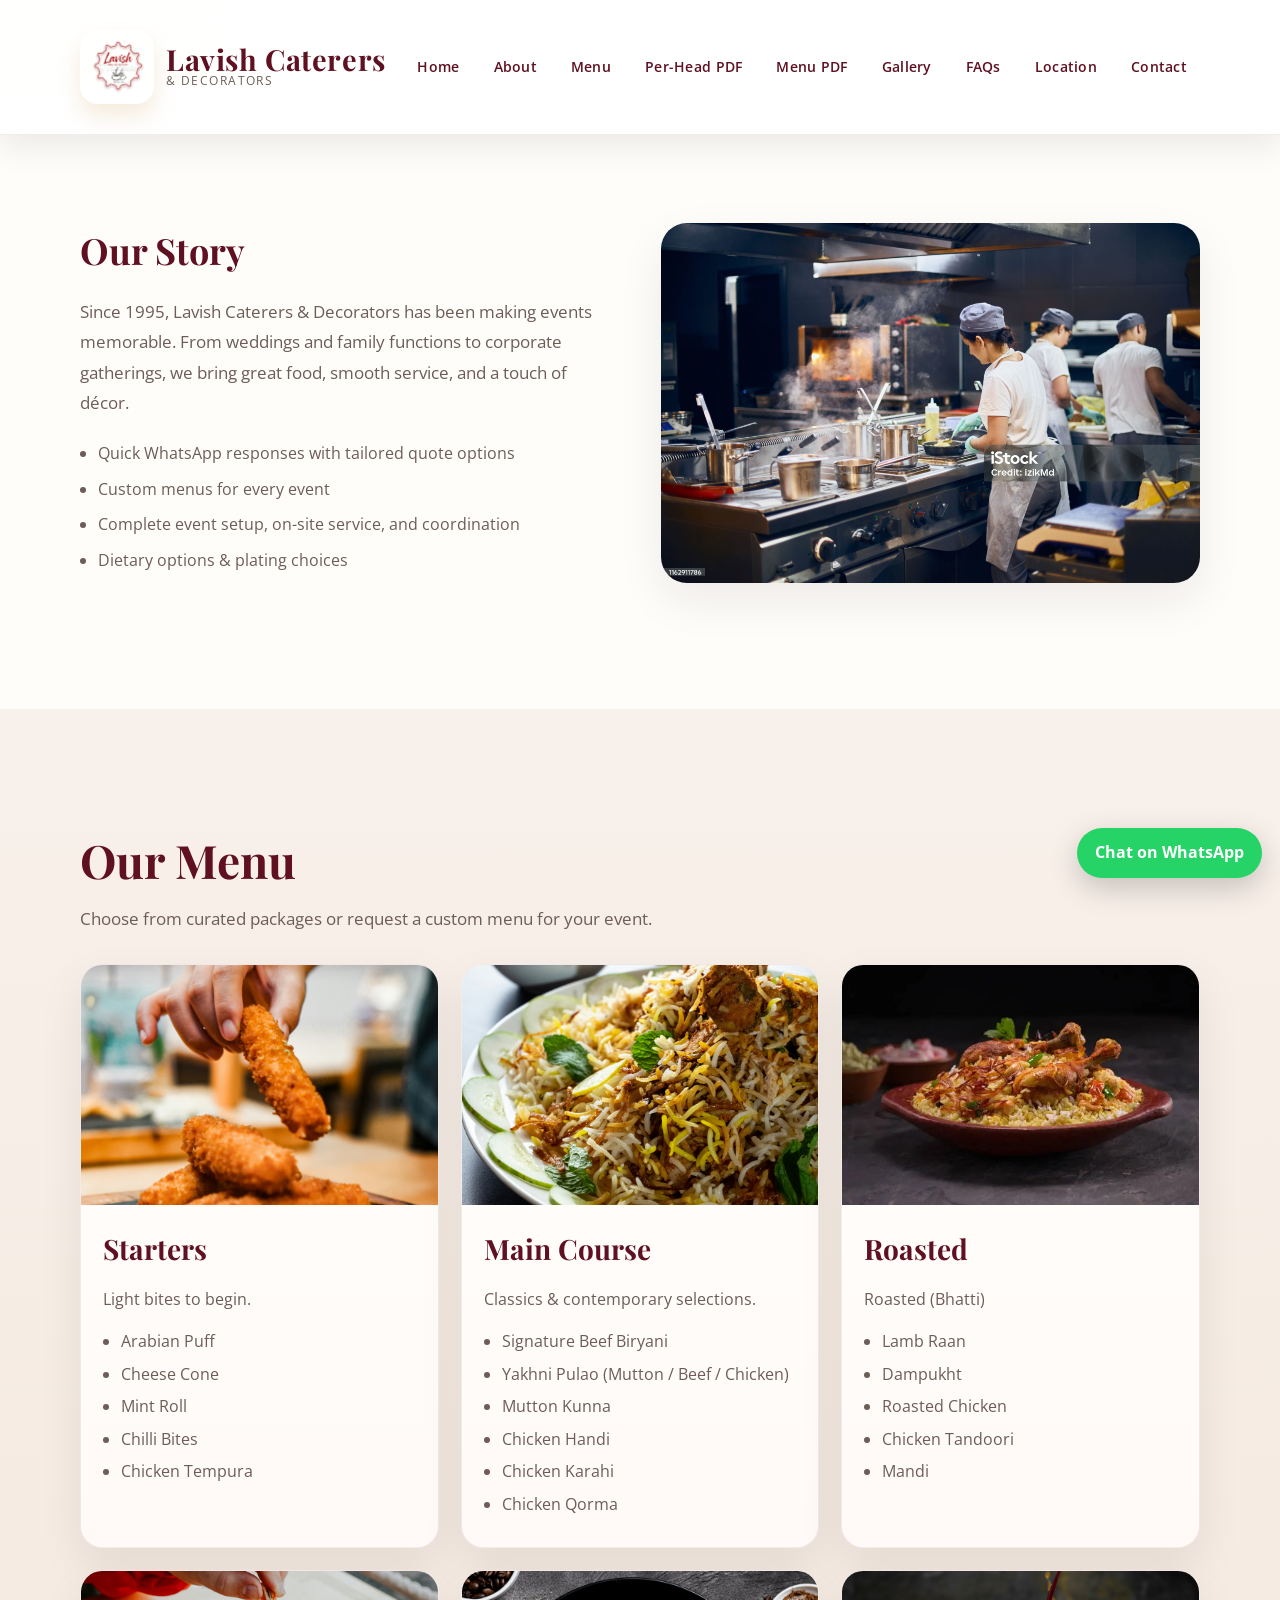
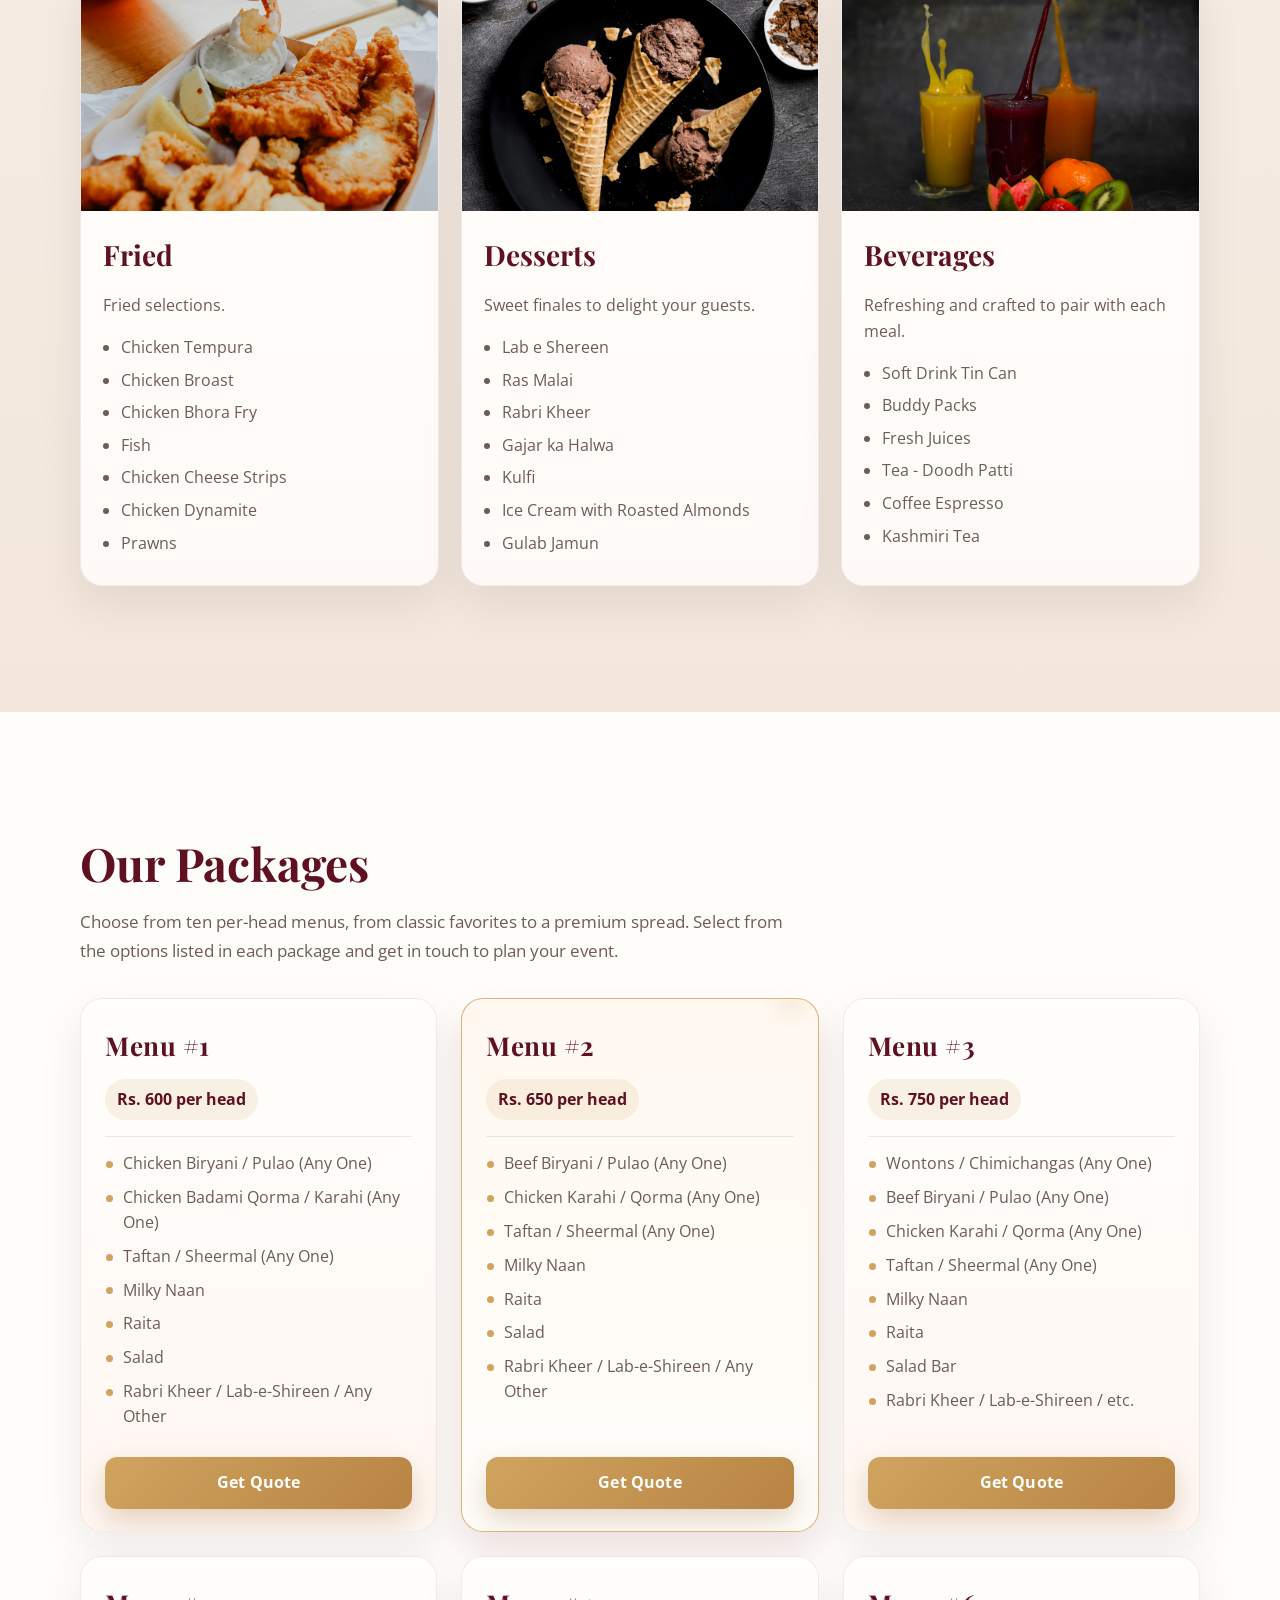
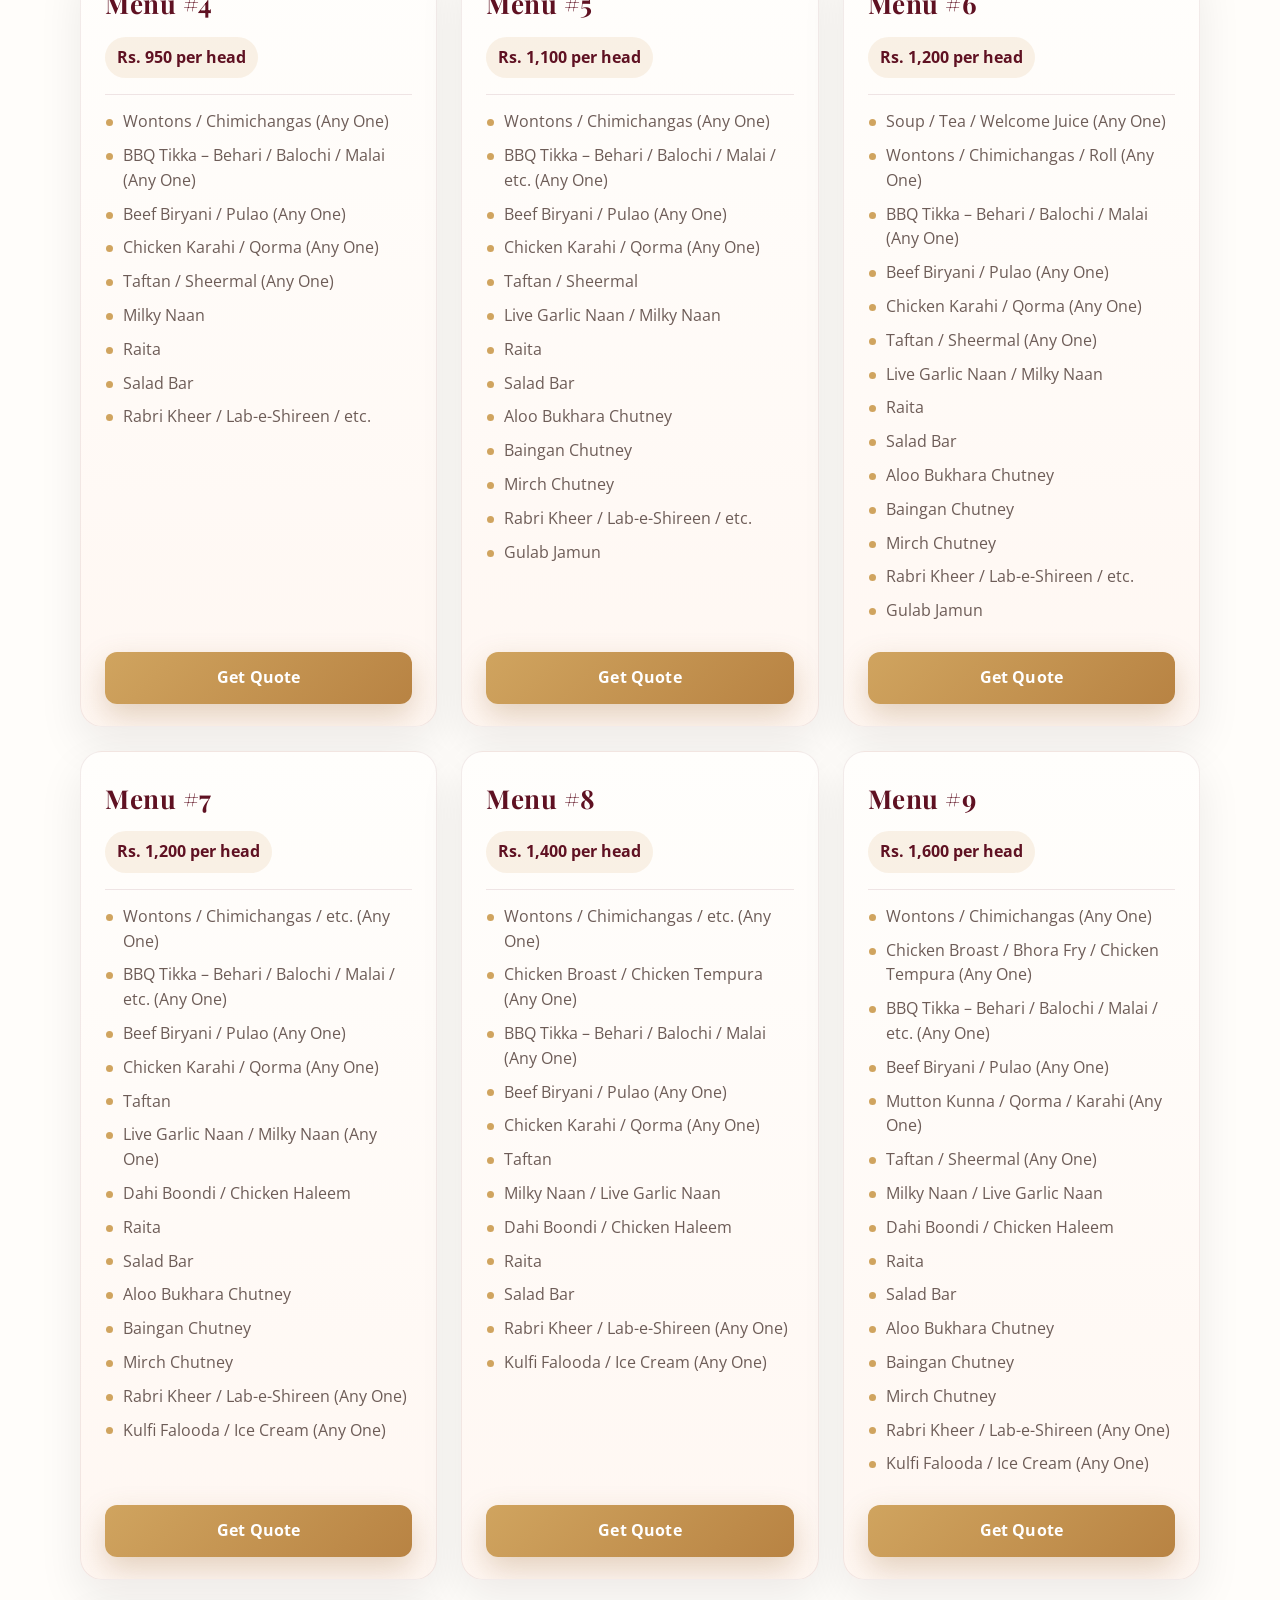
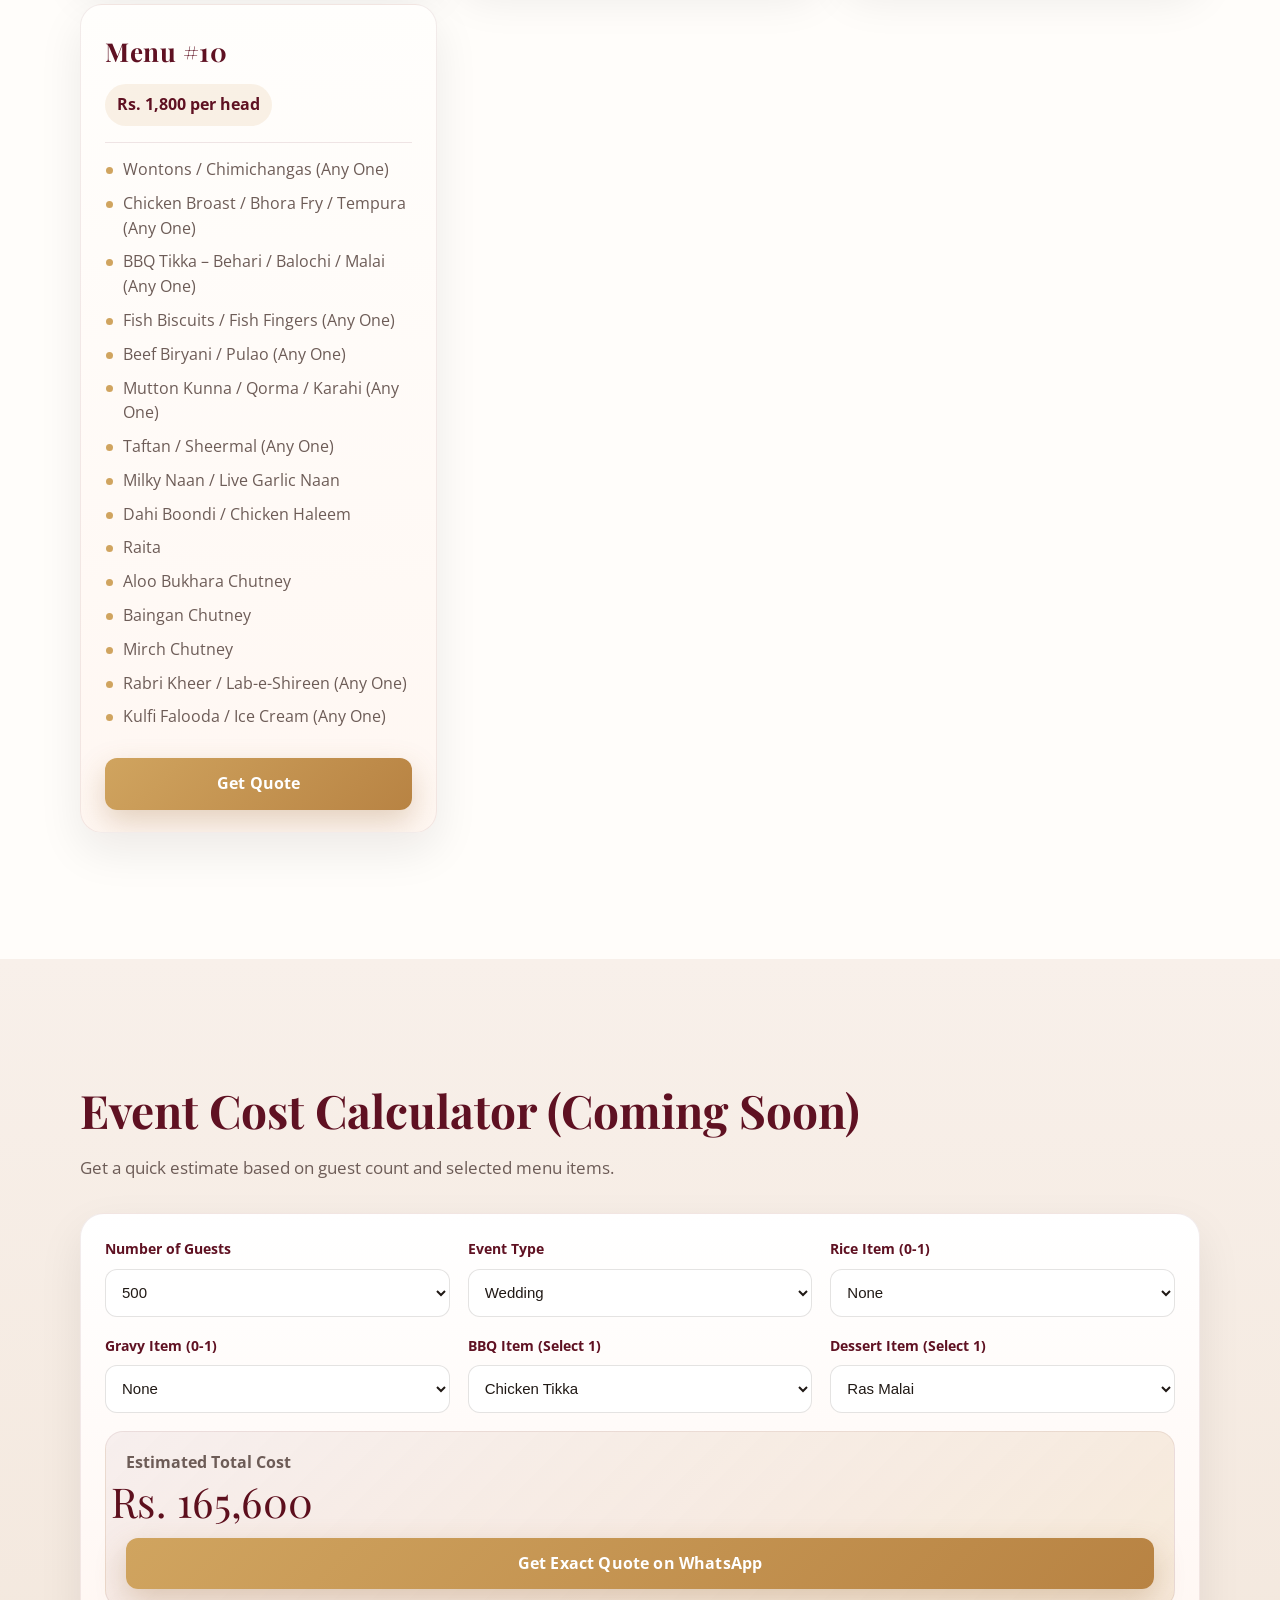
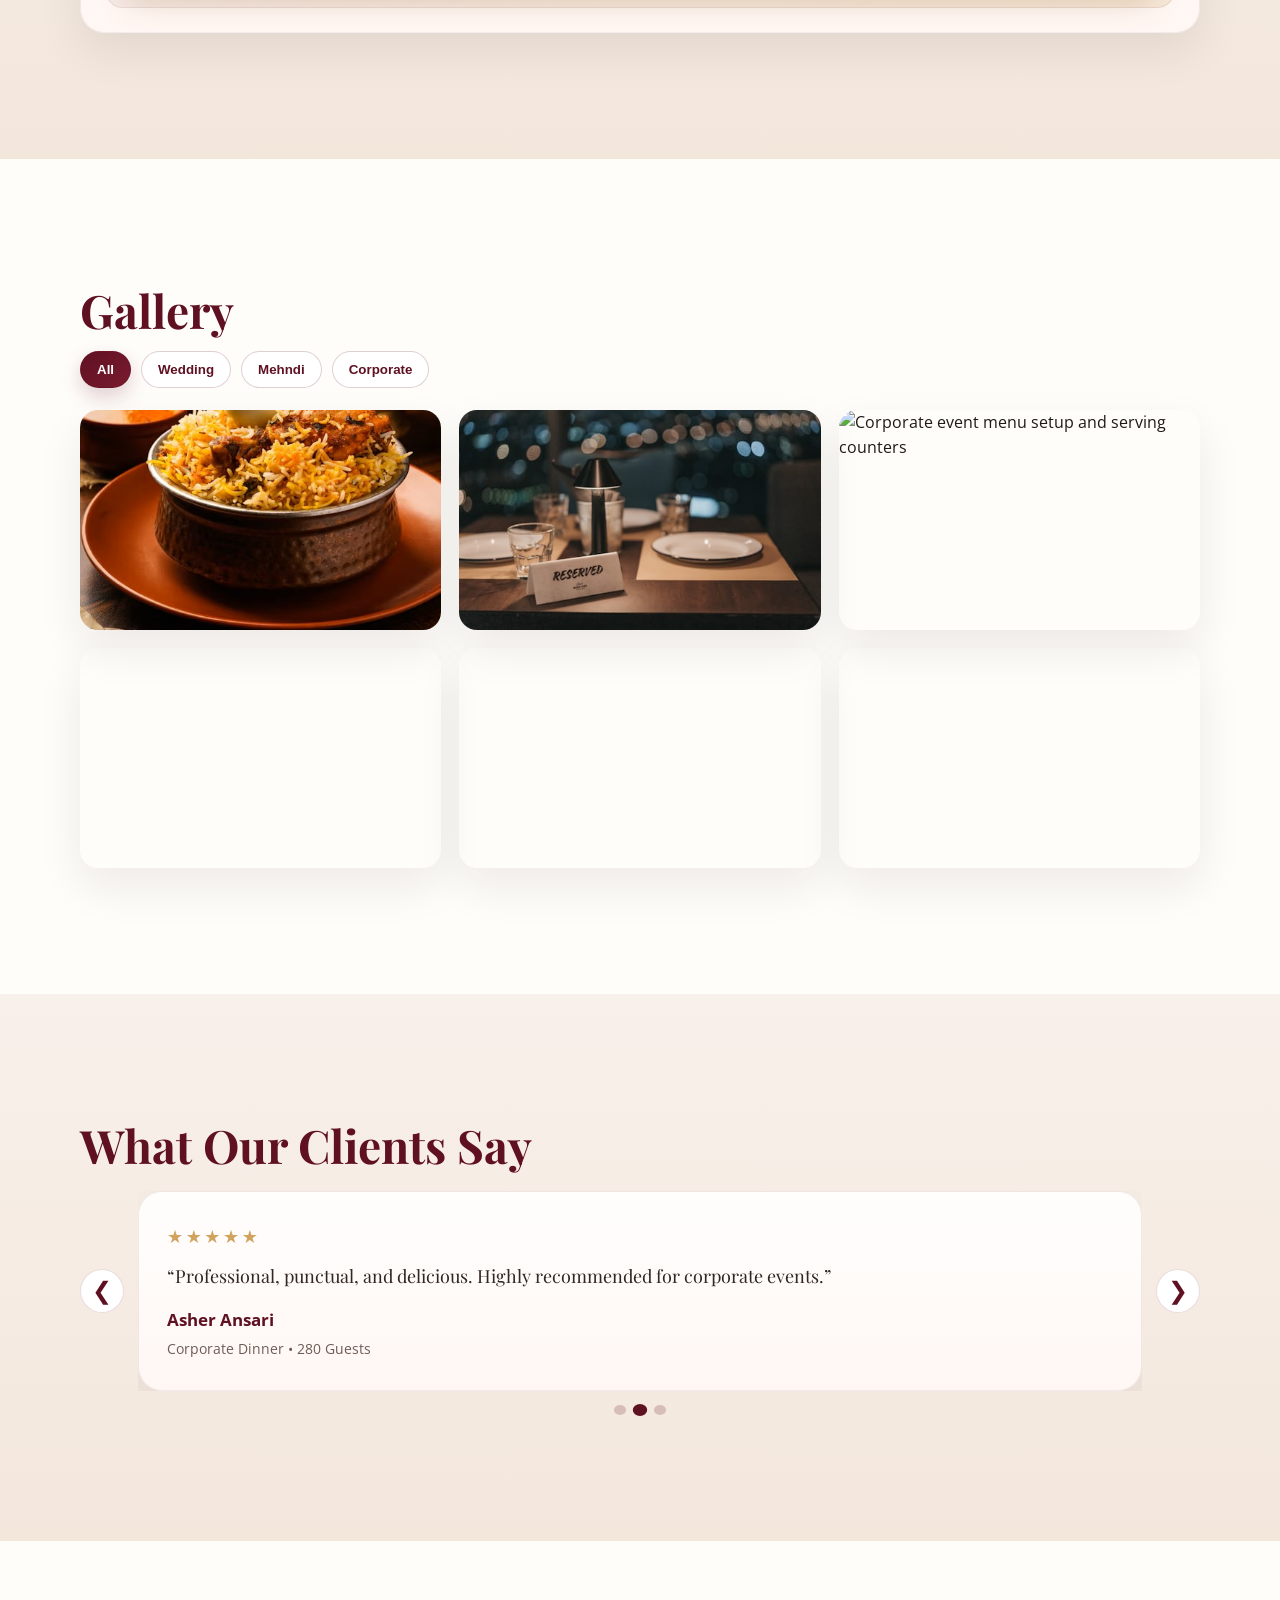
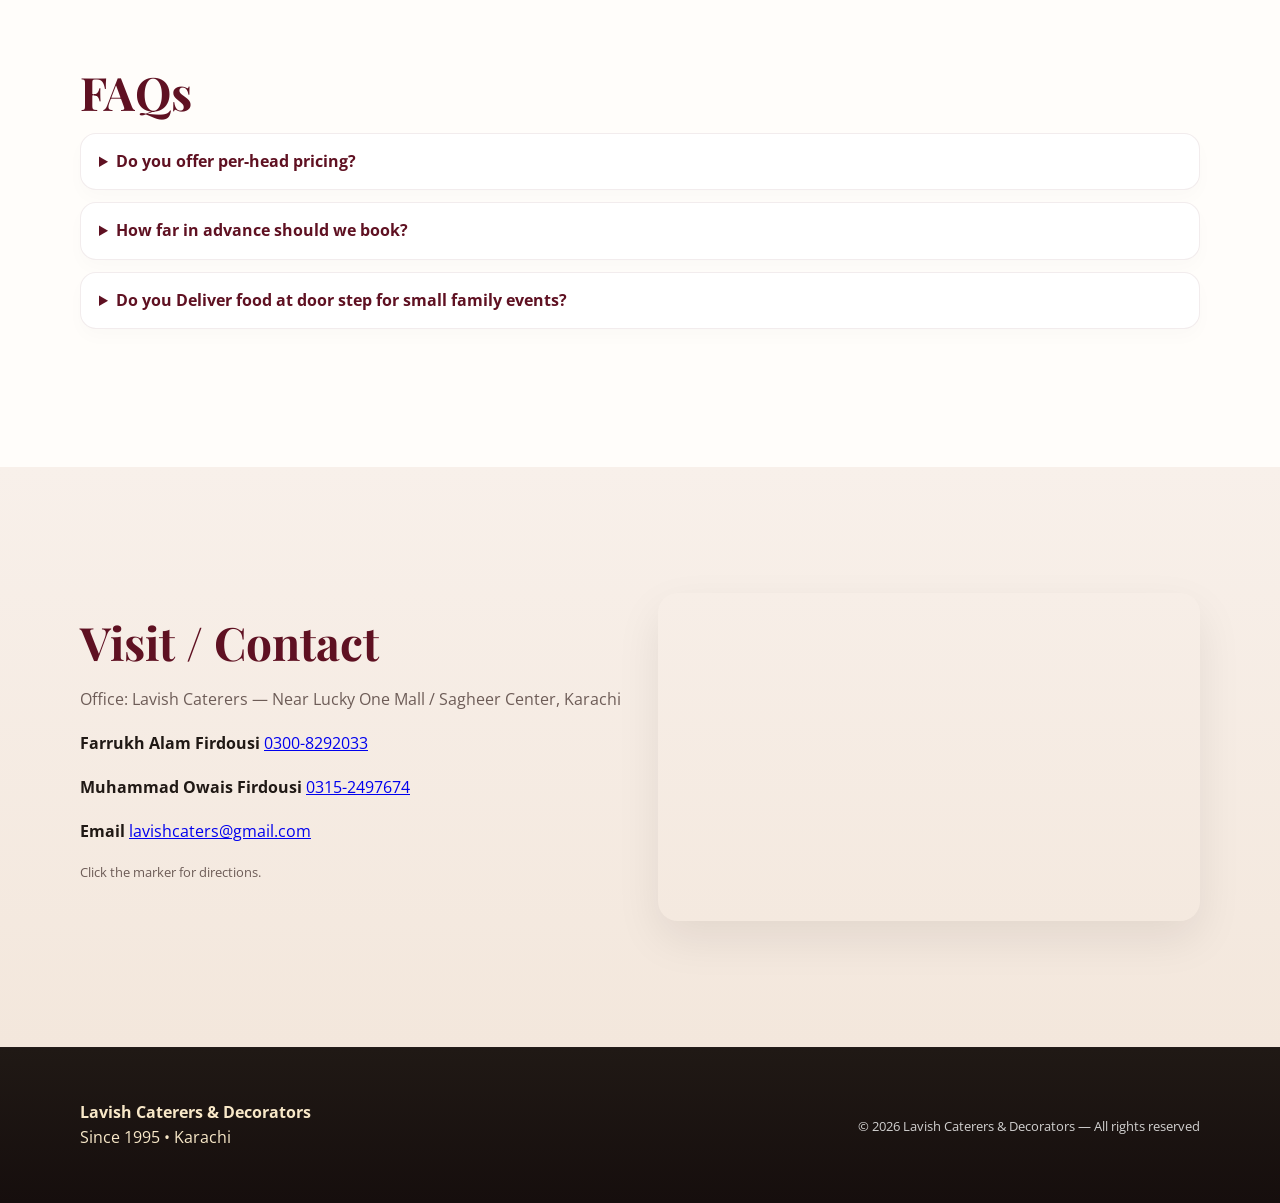
==== commit ae030665: "pdf menu and perhead added along with other changes - ready to deploy" ====
--- a/index.html
+++ b/index.html
@@ -60,13 +60,15 @@
       </a>
 
       <nav class="main-nav" id="mainNav">
-        <a href="#home" class="nav-link">Home</a>
+        <a href="#about" class="nav-link">Home</a>
         <a href="#about" class="nav-link">About</a>
         <a href="#menu" class="nav-link">Menu</a>
+        <a href="menuByPerHead.html" class="nav-link">Per-Head PDF</a>
+        <a href="menuPdf.html" class="nav-link">Menu PDF</a>
         <a href="#gallery" class="nav-link">Gallery</a>
         <a href="#faq" class="nav-link">FAQs</a>
         <a href="#location" class="nav-link">Location</a>
-        <a href="billing.html" class="nav-link">Billing</a>
+        <!-- <a href="billing.html" class="nav-link">Billing</a> -->
         <a href="#contact" class="nav-link contact-link" id="openContact">Contact</a>
       </nav>
 
@@ -75,7 +77,7 @@
   </header>
 
   <!-- HERO -->
-  <section id="home" class="hero">
+  <!-- <section id="home" class="hero">
     <div class="hero-inner" data-aos="fade-up">
       <div class="hero-copy">
         <p class="hero-eyebrow">Premium Catering &amp; Event Decor in Karachi</p>
@@ -113,7 +115,7 @@
         </div>
       </div>
     </div>
-  </section>
+  </section> -->
 
 
   <!-- ABOUT -->
@@ -359,14 +361,6 @@
           <img class="glight" src="assets/images/gallery6.jpg" alt="Wedding stage and dining event setup in Karachi" loading="lazy">
           <div class="gallery-overlay"><span>Wedding</span></div>
         </article>
-        <article class="gallery-item" data-category="corporate">
-          <img class="glight" src="assets/images/perHead11.jpg" alt="Corporate buffet arrangement by Lavish Caterers" loading="lazy">
-          <div class="gallery-overlay"><span>Corporate</span></div>
-        </article>
-        <article class="gallery-item" data-category="mehndi">
-          <img class="glight" src="assets/images/perhead22.jpg" alt="Mehndi function food display and presentation" loading="lazy">
-          <div class="gallery-overlay"><span>Mehndi</span></div>
-        </article>
         <article class="gallery-item" data-category="wedding">
           <img class="glight" src="assets/images/gallery2.jpeg" alt="Wedding catering service with plated dishes" loading="lazy">
           <div class="gallery-overlay"><span>Wedding</span></div>
@@ -382,10 +376,6 @@
         <article class="gallery-item" data-category="corporate">
           <img class="glight" src="assets/images/softdrinks.jpg" alt="Refreshments and soft drinks counter for events" loading="lazy">
           <div class="gallery-overlay"><span>Corporate</span></div>
-        </article>
-        <article class="gallery-item" data-category="wedding">
-          <img class="glight" src="assets/images/Menus.jpeg" alt="Wedding menu display with signature dishes" loading="lazy">
-          <div class="gallery-overlay"><span>Wedding</span></div>
         </article>
         <article class="gallery-item" data-category="mehndi">
           <img class="glight" src="assets/images/listOfitems.jpeg" alt="List of mehndi dishes offered by caterer" loading="lazy">
@@ -455,9 +445,9 @@
     <div class="wrap two-col">
       <div>
         <h2 class="section-title">Visit / Contact</h2>
-        <p class="muted">Office: Lavish Caterers — Near Lucky One Mall / Sagheer Center</p>
-        <p><strong>Phone (Farrukh Alam Firdousi)</strong> <a href="tel:+923008292033">0300-8292033</a></p>
-        <p><strong>Phone (Owais Firdousi)</strong> <a href="tel:+923152497674">0315-2497674</a></p>
+        <p class="muted">Office: Lavish Caterers — Near Lucky One Mall / Sagheer Center, Karachi</p>
+        <p><strong>Farrukh Alam Firdousi</strong> <a href="tel:+923008292033">0300-8292033</a></p>
+        <p><strong>Muhammad Owais Firdousi</strong> <a href="tel:+923152497674">0315-2497674</a></p>
         <p><strong>Email</strong> <a href="mailto:lavishcaters@gmail.com">lavishcaters@gmail.com</a></p>
         <p class="muted small">Click the marker for directions.</p>
       </div>
--- a/assets/css/style.css
+++ b/assets/css/style.css
@@ -126,6 +126,20 @@
 .section { padding: 96px 0; }
 .section-light { background: #fffdfa; }
 .section-cream { background: linear-gradient(180deg, #f8f0ea 0%, #f3e7dc 100%); }
+.menu-pdf-page { min-height: calc(100vh - 96px); padding: 44px 0 72px; }
+.menu-pdf-header { margin-bottom: 20px; }
+.menu-pdf-header .section-title { margin-bottom: 8px; }
+.menu-pdf-actions { display: flex; flex-wrap: wrap; gap: 12px; margin-top: 18px; }
+.menu-pdf-viewer {
+  display: block;
+  width: 100%;
+  height: min(78vh, 1000px);
+  min-height: 480px;
+  border: 1px solid rgba(95, 17, 34, 0.14);
+  border-radius: var(--radius-md);
+  background: #fff;
+  box-shadow: var(--shadow-soft);
+}
 .section-title {
   margin: 0 0 14px;
   font-family: "Playfair Display", serif;
@@ -901,6 +915,8 @@
   body { padding-top: 82px; }
   .wrap { padding: 20px; }
   .section { padding: 58px 0; }
+  .menu-pdf-page { min-height: calc(100vh - 82px); padding: 32px 0 48px; }
+  .menu-pdf-viewer { min-height: 360px; height: 70vh; }
   .brand-logo { width: 62px; height: 62px; }
   .brand-text .name { font-size: 20px; }
   .brand-text .tag { letter-spacing: 0.08em; }
